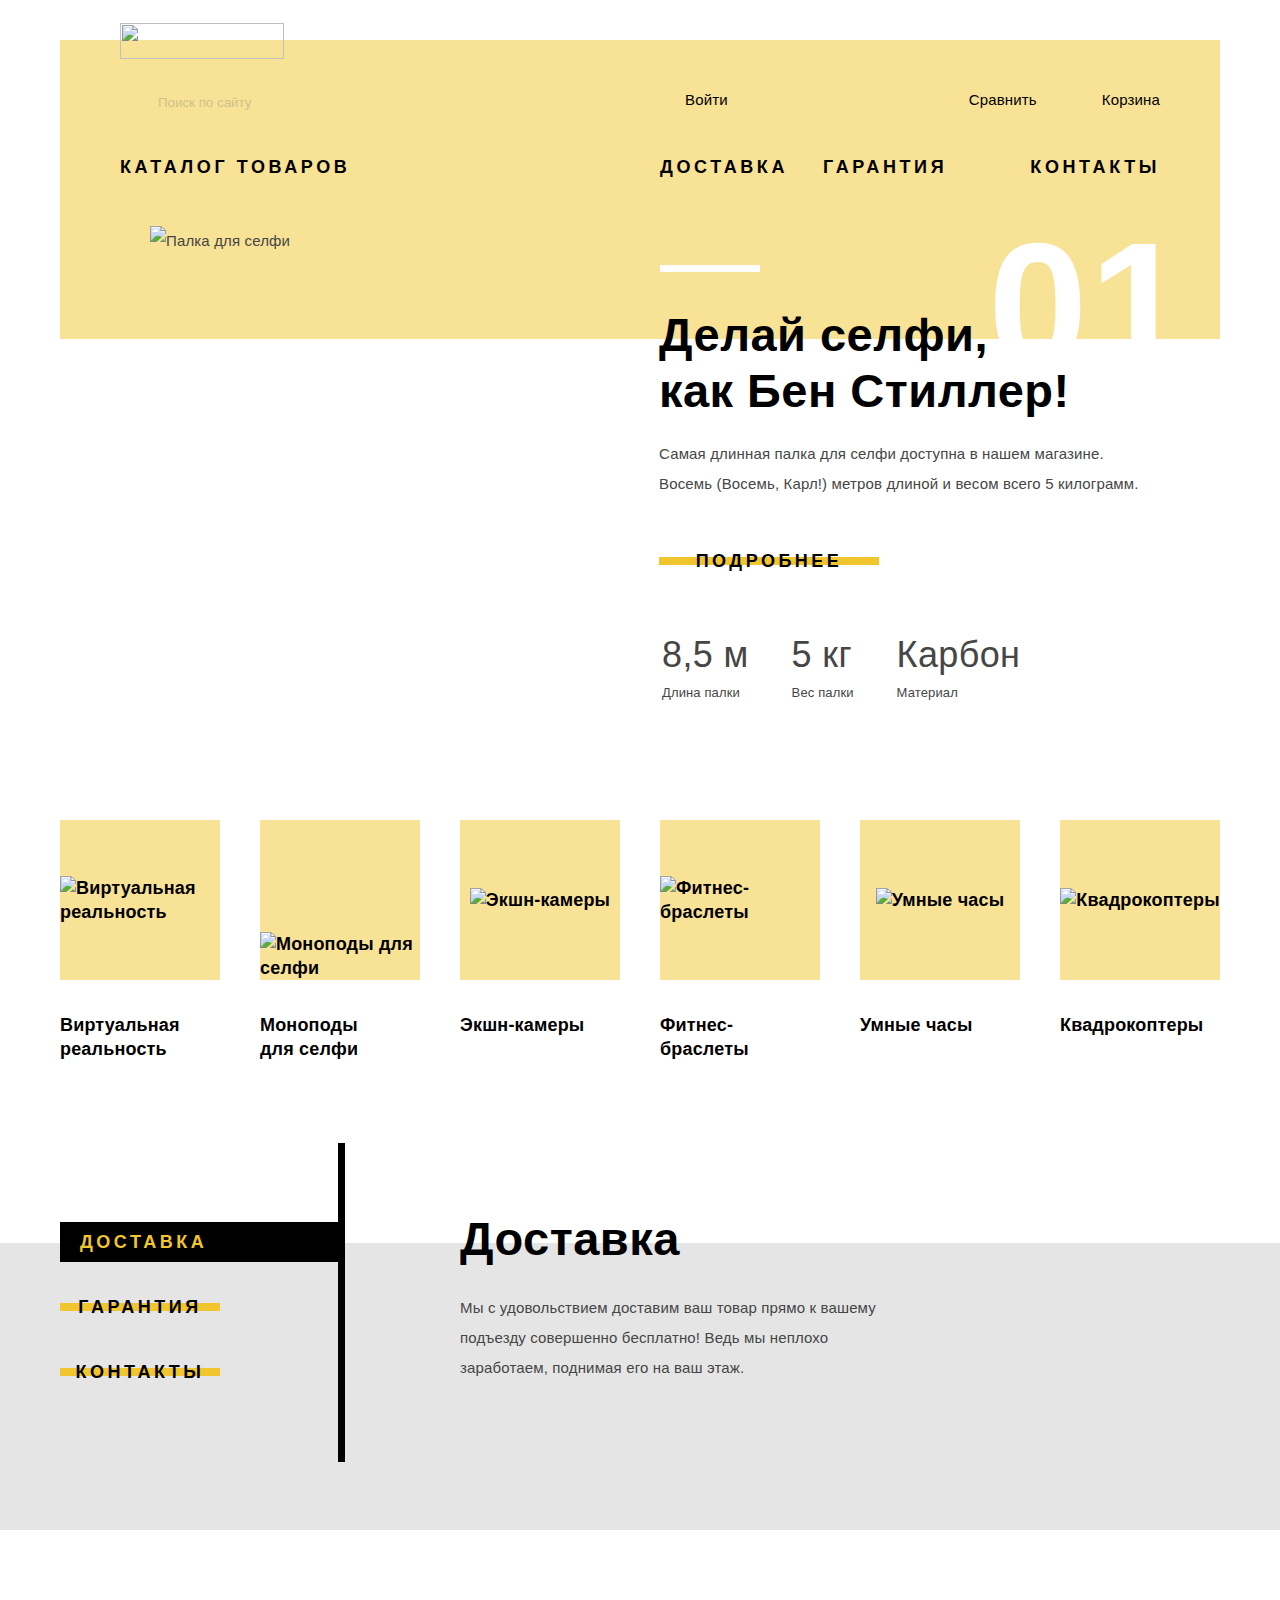
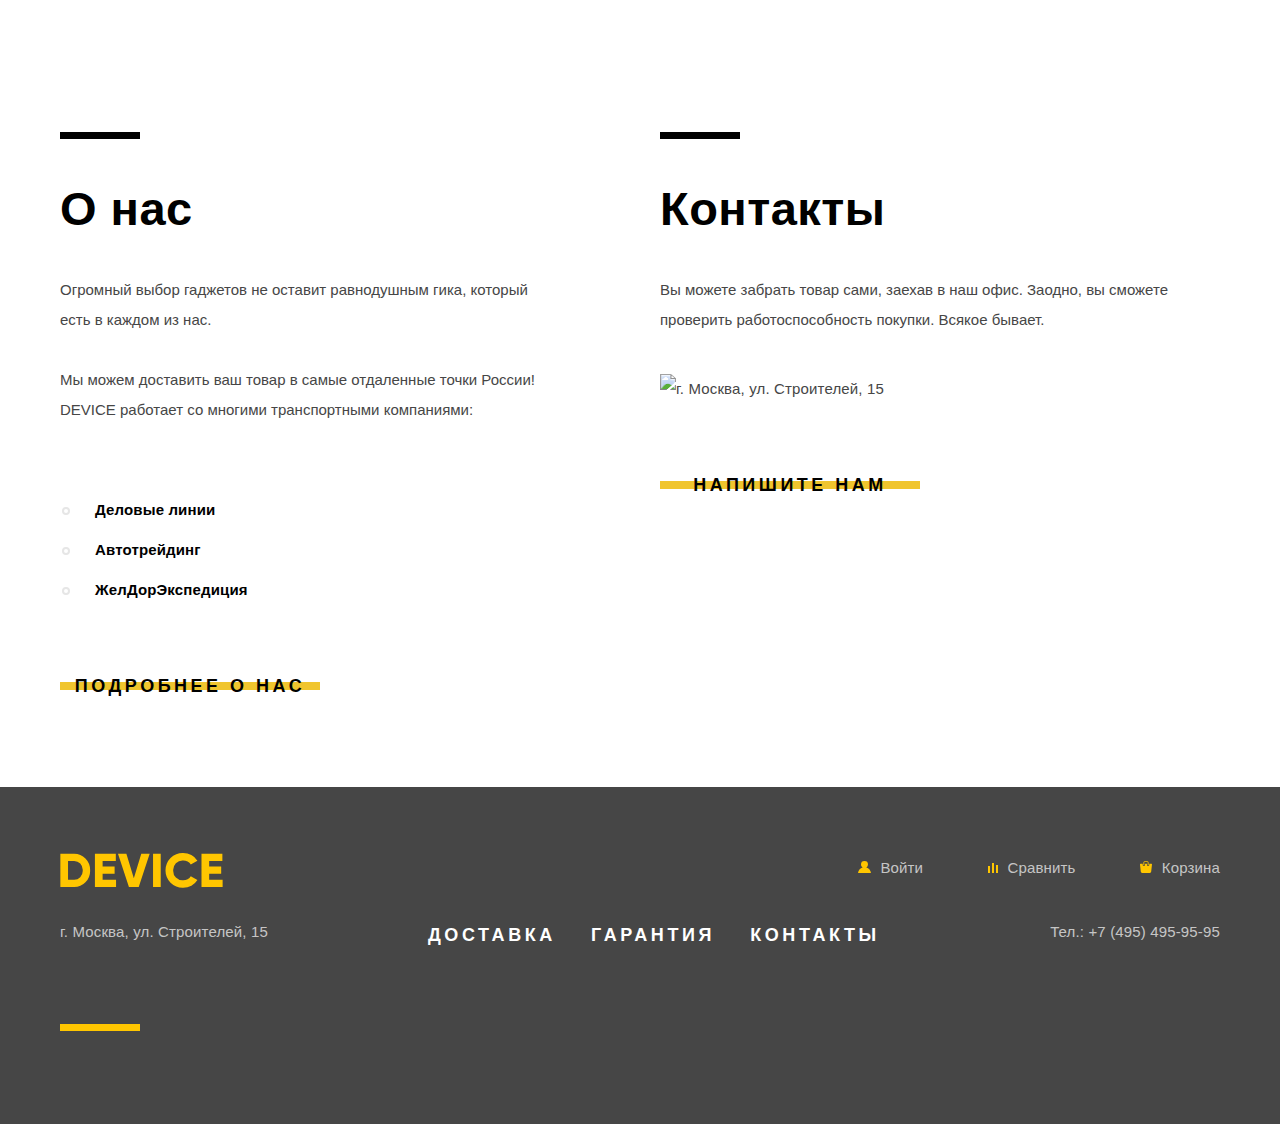
==== index.html @ c59d7c66 "Fixed map popup shadow" ====
<!DOCTYPE html>
<html lang="ru">
  <head>
    <meta charset="utf-8" />
    <title>HTML Academy: Девайс</title>
    <link rel="stylesheet" type="text/css" href="css/normalize.css" />
    <link rel="stylesheet" type="text/css" href="css/style.css" />
  </head>
  <body>
    <header class="main-header">
      <nav class="main-navigation">
        <a class="main-header-logo">
          <img src="img/icons/logo-device.svg" width="164" height="36" />
        </a>

        <div class="header-row-top">
          <div class="main-navigation-search-container">
            <form
              class="main-navigation-search"
              action="https://echo.htmlacademy.ru"
              method="GET"
            >
              <input type="search" name="search" placeholder="Поиск по сайту" />
              <button type="submit" class="navigation-search-button">
                Найти
              </button>
            </form>
          </div>

          <div class="navigation-wrapper">
            <ul class="user-navigation">
              <li><a class="login-link" href="login.html">Войти</a></li>
            </ul>

            <ul class="main-navigation-links">
              <li>
                <a class="main-navigation-link compare-link" href="compare.html"
                  >Сравнить</a
                >
              </li>
              <li>
                <a class="main-navigation-link cart-link" href="cart.html"
                  >Корзина</a
                >
              </li>
            </ul>
          </div>
        </div>

        <div class="header-row-bottom">
          <div class="catalog-link-container">
            <a class="catalog-link" href="catalog.html">
              Каталог товаров
            </a>
            <!-- Выпадающий список категорий -->
            <div class="category-dropdown">
              <div class="category-dropdown-inner">
                <ul class="category-dropdown-column">
                  <li><a href="vr.html">Виртуальная реальность</a></li>
                  <li><a href="monopod.html">Моноподы для селфи</a></li>
                  <li><a href="cameras.html">Экшн-камеры</a></li>
                </ul>
                <ul class="category-dropdown-column">
                  <li><a href="fintess.html">Фитнес-браслеты</a></li>
                  <li><a href="watch.html">Умные часы</a></li>
                </ul>
                <ul class="category-dropdown-column">
                  <li><a href="quadrocopter.html">Квадрокоптеры</a></li>
                </ul>
              </div>
            </div>
          </div>

          <ul class="service-info">
            <li><a href="#">Доставка</a></li>
            <li><a href="#">Гарантия</a></li>
            <li><a href="#">Контакты</a></li>
          </ul>
        </div>
      </nav>
    </header>
    <main>
      <h1 class="visually-hidden">Интернет-магазин "Device"</h1>
      <input
        class="visually-hidden"
        type="radio"
        id="product-1"
        name="toggle"
        checked
      />
      <input
        class="visually-hidden"
        type="radio"
        id="product-2"
        name="toggle"
      />
      <input
        class="visually-hidden"
        type="radio"
        id="product-3"
        name="toggle"
      />
      <section class="promo container">
        <div class="slider-controls">
          <label for="product-1">Первый</label>
          <label for="product-2">Второй</label>
          <label for="product-3">Третий</label>
        </div>
        <ul class="promo-slider-list">
          <!-- ПЕРВЫЙ СЛАЙД -->
          <li
            class="promo-slide promo-slide-current promo-slide-selfie"
            id="slide-1"
          >
            <h2 class="visually-hidden">Палка для селфи</h2>
            <img
              class="promo-photo"
              src="img/index/promo-1.png"
              alt="Палка для селфи"
              width="384"
              height="486"
            />
            <div class="promo-details">
              <p class="promo-header">
                Делай селфи,<br />
                как Бен Стиллер!
              </p>
              <p class="promo-description">
                Самая длинная палка для селфи доступна в нашем магазине.
                <br />Восемь (Восемь, Карл!) метров длиной и весом всего 5
                килограмм.
              </p>

              <button type="button" class="button">Подробнее</button>
              <table class="promo-features">
                <tr>
                  <td>8,5 м</td>
                  <td>5 кг</td>
                  <td>Карбон</td>
                </tr>
                <tr>
                  <td>Длина палки</td>
                  <td>Вес палки</td>
                  <td>Материал</td>
                </tr>
              </table>
            </div>
          </li>

          <!-- ВТОРОЙ СЛАЙД -->
          <li class="promo-slide promo-slide-fitness" id="slide-2">
            <h2 class="visually-hidden">Фитнес-браслет</h2>
            <img
              class="promo-photo"
              src="img/index/promo-2.png"
              alt="Фитнес-браслет"
              width="345"
              height="485"
            />
            <div class="promo-details">
              <p class="promo-header">Худеем<br />правильно!</p>
              <p class="promo-description">
                Мотивирующие фитнес-браслеты помогут найти в себе силы <br />не
                пропускать занятия и соблюдать диету.
              </p>
              <button type="button" class="button">Подробнее</button>
              <table class="promo-features">
                <tr>
                  <td>48 часов</td>
                </tr>
                <tr>
                  <td>Без подзарядки</td>
                </tr>
              </table>
            </div>
          </li>

          <!-- ТРЕТИЙ СЛАЙД -->
          <li class="promo-slide promo-slide-quadrocopter" id="slide-3">
            <h2 class="visually-hidden">Квадрокоптер</h2>
            <img
              class="promo-photo"
              src="img/index/promo-3.png"
              alt="Квадрокоптер"
              width="526"
              height="334"
            />
            <div class="promo-details">
              <p class="promo-header">
                Порхает как бабочка,<br />
                жалит как пчела!
              </p>
              <p class="promo-description">
                Этот обычный, на первый взгляд, квадрокоптер оснащен <br />
                мощным лазером, замаскированным под стандартную камеру.
              </p>
              <button type="button" class="button">Подробнее</button>
              <table class="promo-features">
                <tr>
                  <td>800 м</td>
                  <td>50 м</td>
                </tr>
                <tr>
                  <td>Дальность полета</td>
                  <td>Радиус поражения</td>
                </tr>
              </table>
            </div>
          </li>
        </ul>
      </section>

      <section class="categories">
        <div class="categories-inner container">
          <h2 class="visually-hidden">Категории товаров</h2>
          <ul class="categories-list">
            <li class="category-item">
              <a class="category-item-link" href="vr.html">
                <div class="category-icon-container">
                  <img
                    class="category-icon"
                    src="img/icons/popular-1.svg"
                    alt="Виртуальная реальность"
                  />
                </div>
                <span class="category-item-name">Виртуальная реальность</span>
              </a>
            </li>
            <li class="category-item">
              <a class="category-item-link" href="selfie.html">
                <div class="category-icon-container">
                  <img
                    class="category-icon"
                    src="img/icons/popular-2.svg"
                    alt="Моноподы для селфи"
                  />
                </div>
                <span class="category-item-name">Моноподы<br />для селфи</span>
              </a>
            </li>
            <li class="category-item">
              <a class="category-item-link" href="camera.html">
                <div class="category-icon-container">
                  <img
                    class="category-icon"
                    src="img/icons/popular-3.svg"
                    alt="Экшн-камеры"
                  />
                </div>
                <span class="category-item-name">Экшн-камеры</span>
              </a>
            </li>
            <li class="category-item">
              <a class="category-item-link" href="fitness.html">
                <div class="category-icon-container">
                  <img
                    class="category-icon"
                    src="img/icons/popular-4.svg"
                    alt="Фитнес-браслеты"
                  />
                </div>
                <span class="category-item-name">Фитнес-браслеты</span>
              </a>
            </li>
            <li class="category-item">
              <a class="category-item-link" href="watch.html">
                <div class="category-icon-container">
                  <img
                    class="category-icon"
                    src="img/icons/popular-5.svg"
                    alt="Умные часы"
                  />
                </div>
                <span class="category-item-name">Умные часы</span>
              </a>
            </li>
            <li class="category-item">
              <a class="category-item-link" href="camera.html">
                <div class="category-icon-container">
                  <img
                    class="category-icon"
                    src="img/icons/popular-6.svg"
                    alt="Квадрокоптеры"
                  />
                </div>
                <span class="category-item-name">Квадрокоптеры</span>
              </a>
            </li>
          </ul>
        </div>
      </section>

      <section class="info">
        <div class="info-inner container">
          <h2 class="visually-hidden">Как мы работаем</h2>
          <ul class="info-navigation">
            <li>
              <a
                class="info-navigation-item button info-navigation-current"
                href="#"
                >Доставка</a
              >
            </li>
            <li>
              <a class="info-navigation-item button" href="#">Гарантия</a>
            </li>
            <li>
              <a class="info-navigation-item button" href="#">Контакты</a>
            </li>
          </ul>

          <!-- Тут будет слайдер -->
          <div class="info-slide info-slide-current info-slide-delivery">
            <h3 class="info-section-name">Доставка</h3>
            <p class="info-details">
              Мы с удовольствием доставим ваш товар прямо к вашему подъезду
              совершенно бесплатно! Ведь мы неплохо заработаем, поднимая его на
              ваш этаж.
            </p>
          </div>

          <div class="info-slide info-slide-warranty">
            <h3 class="info-section-name">Гарантия</h3>
            <p class="info-details">
              Если из-за возгорания купленного у нас товара у вас сгорит дом —
              не переживайте, мы выдадим вам новый.  Товар, не дом, конечно же.
            </p>
          </div>

          <div class="info-slide info-slide-credit">
            <h3 class="info-section-name">Кредит</h3>
            <p class="info-details">
              Залезть в долговую яму стало проще! Кредитные консультанты
              подберут для вас наиболее выгодные  условия кредита. Выгодные для
              нашего банка, разумеется.
            </p>
          </div>
        </div>
      </section>

      <section class="brands">
        <div class="brands-inner container">
          <h2 class="visually-hidden">Бренды</h2>
          <ul class="brands-list">
            <li class="brand-item">
              <a class="brand-link brand-link-dji" href="#" aria-label="dji">
                <img
                  class="brand-icon"
                  src="img/index/brand-1-color.png"
                  alt="dji"
                  width="260"
                  height="100"
                />dji
              </a>
            </li>
            <li class="brand-item">
              <a
                class="brand-link brand-link-spgadgets"
                href="#"
                aria-label="SP Gadjets"
              >
                <img
                  class="brand-icon"
                  src="img/index/brand-2-color.png"
                  alt="SP Gadjets"
                  width="260"
                  height="100"
                />SP Gadjets
              </a>
            </li>
            <li class="brand-item">
              <a
                class="brand-link brand-link-gopro"
                href="#"
                aria-label="GoPro"
              >
                <img
                  class="brand-icon"
                  src="img/index/brand-3-color.png"
                  alt="GoPro"
                  width="260"
                  height="100"
                />GoPro
              </a>
            </li>
            <li class="brand-item">
              <a class="brand-link brand-link-vive" href="#" aria-label="Vive">
                <img
                  class="brand-icon"
                  src="img/index/brand-4-color.png"
                  alt="Vive"
                  width="260"
                  height="100"
                />Vive
              </a>
            </li>
          </ul>
        </div>
      </section>

      <div class="about-us-contacts-container container">
        <section class="about-us">
          <h2>О нас</h2>
          <p>
            Огромный выбор гаджетов не оставит равнодушным гика, который есть в
            каждом из нас.
          </p>
          <p>
            Мы можем доставить ваш товар в самые отдаленные точки России! DEVICE
            работает со многими транспортными компаниями:
          </p>
          <ul class="delivery-services">
            <li class="delivery-services-item">Деловые линии</li>
            <li class="delivery-services-item">Автотрейдинг</li>
            <li class="delivery-services-item">ЖелДорЭкспедиция</li>
          </ul>
          <a class="button map-button" href="#">Подробнее о нас</a>
        </section>

        <section class="contacts">
          <h2>Контакты</h2>
          <p>
            Вы можете забрать товар сами, заехав в наш офис. Заодно, вы сможете
            проверить работоспособность покупки. Всякое бывает.
          </p>
          <div class="contacts-map-container">
            <img
              class="contacts-map"
              src="img/index/map.png"
              alt="г. Москва, ул. Строителей, 15"
              width="560"
              height="222"
            />
          </div>
          <button type="button" class="contact-us-button button">
            Напишите нам
          </button>
        </section>
      </div>
    </main>

    <footer class="footer">
      <div class="footer-inner">
        <div class="footer-row-top">
          <a class="footer-logo">
            <svg
              class="footer-logo-image"
              xmlns="http://www.w3.org/2000/svg"
              viewBox="0 0 164 35"
            >
              <path
                d="m0.35 0.7v33.6h13.532a15.723 15.723 0 0 0 11.72-4.824 16.464 16.464 0 0 0 4.712-11.976 16.465 16.465 0 0 0-4.712-11.976 15.723 15.723 0 0 0-11.72-4.824zm7.733 26.208v-18.819h5.8a8.648 8.648 0 0 1 6.5 2.568 9.412 9.412 0 0 1 2.489 6.84 9.41 9.41 0 0 1-2.489 6.84 8.646 8.646 0 0 1-6.5 2.568h-5.8zm34.8-5.952h12.082v-7.3h-12.086v-5.567h13.291v-7.389h-21.024v33.6h21.265v-7.392h-13.532v-5.952zm36.343 13.344 11.019-33.6h-8.458l-7.491 24.72-7.491-24.72h-8.457l11.019 33.6zm14.4 0h7.733v-33.6h-7.733zm38.615-1.416a15.514 15.514 0 0 0 6.041-5.688l-6.67-3.84a7.488 7.488 0 0 1-3.165 3.024 9.874 9.874 0 0 1-4.664 1.1 9.594 9.594 0 0 1-7.177-2.736 9.907 9.907 0 0 1-2.682-7.248 9.908 9.908 0 0 1 2.682-7.248 9.594 9.594 0 0 1 7.177-2.736 9.914 9.914 0 0 1 4.64 1.08 7.6 7.6 0 0 1 3.189 3.048l6.67-3.84a15.881 15.881 0 0 0-6.09-5.688 17.419 17.419 0 0 0-8.409-2.088 17.12 17.12 0 0 0-17.592 17.472 17.12 17.12 0 0 0 17.589 17.476 17.519 17.519 0 0 0 8.458-2.088zm17.881-11.928h12.082v-7.3h-12.085v-5.567h13.29v-7.389h-21.022v33.6h21.264v-7.392h-13.532v-5.952z"
              />
            </svg>
          </a>
          <div class="footer-navigation">
            <ul class="user-navigation">
              <li>
                <a href="login.html">
                  <svg
                    xmlns="http://www.w3.org/2000/svg"
                    width="13"
                    height="12"
                    viewBox="0 0 13 12"
                  >
                    <path
                      d="M.032 12h12.937c-.163-2.643-2.074-4.837-4.671-5.543a3.47 3.47 0 0 0 1.687-2.972 3.485 3.485 0 0 0-6.97 0c0 1.264.68 2.361 1.688 2.972C2.106 7.163.194 9.357.032 12z"
                    />
                  </svg>
                  Войти
                </a>
              </li>
            </ul>
            <ul class="main-navigation-links">
              <li>
                <a
                  class="main-navigation-link compare-link"
                  href="compare.html"
                >
                  <svg
                    xmlns="http://www.w3.org/2000/svg"
                    width="10"
                    height="10"
                    viewBox="0 0 10 10"
                  >
                    <path d="M8 2h1.984v8H8zM0 3h1.984v7H0zM4 0h2v10H4z" />
                  </svg>
                  <span>Сравнить</span>
                </a>
              </li>
              <li>
                <a class="main-navigation-link cart-link" href="cart.html">
                  <svg
                    xmlns="http://www.w3.org/2000/svg"
                    width="12"
                    height="12"
                    viewBox="0 0 12 12"
                  >
                    <path
                      d="M11.864 3.017a.429.429 0 0 0-.327-.154H9.225V4.09c0 .563-.484 1.022-1.08 1.022-.594 0-1.078-.458-1.078-1.022V2.863H4.909V4.09c0 .563-.485 1.022-1.08 1.022-.595 0-1.078-.458-1.078-1.022V2.863H.438a.43.43 0 0 0-.327.154.472.472 0 0 0-.108.358l.776 7.134c.015.806.642 1.455 1.411 1.455h7.595c.77 0 1.396-.649 1.411-1.455l.776-7.134a.476.476 0 0 0-.108-.358z"
                    />
                    <path
                      d="M3.829 4.499c.239 0 .433-.184.433-.409V1.84c0-.632.672-1.022 1.295-1.022h1.079c.655 0 1.078.401 1.078 1.022v2.25c0 .225.194.409.431.409.239 0 .433-.184.433-.409V1.84C8.577.773 7.761 0 6.636 0H5.557c-1.19 0-2.159.826-2.159 1.84v2.25c0 .225.194.409.431.409z"
                    />
                  </svg>
                  <span>Корзина</span>
                </a>
              </li>
            </ul>
          </div>
        </div>

        <div class="footer-row-middle">
          <p class="footer-address">
            г. Москва, ул. Строителей, 15
          </p>
          <ul class="service-info">
            <li><a href="#">Доставка</a></li>
            <li><a href="#">Гарантия</a></li>
            <li><a href="#">Контакты</a></li>
          </ul>
          <p class="footer-phone">
            <a href="tel:8-495-495-9595">Тел.: +7 (495) 495-95-95</a>
          </p>
        </div>

        <div class="footer-row-bottom">
          <ul class="footer-social-links">
            <li>
              <a
                class="social social-fb"
                href="#"
                aria-label="Device на фейсбуке"
              >
                Фейсбук
              </a>
            </li>
            <li>
              <a
                class="social social-in"
                href="#"
                aria-label="Device в инстаграме"
              >
                Инстаграм
              </a>
            </li>
            <li>
              <a
                class="social social-tw"
                href="#"
                aria-label="Device в твиттере"
              >
                Твиттер
              </a>
            </li>
          </ul>
          <div class="footer-developer">
            <a
              class="developer-link"
              href="https://htmlacademy.ru/intensive/htmlcss"
              aria-label="Разработчик HTML Академия"
              >HTML Академия</a
            >
          </div>
        </div>
      </div>
    </footer>

    <!-- НАПИШИТЕ НАМ - ФОРМА -->
    <div class="contact-us-popup">
      <button type="button" class="popup-close" aria-label="Закрыть форму">
        Закрыть
      </button>
      <form
        class="contact-us-form"
        action="https://echo.htmlacademy.ru"
        method="GET"
      >
        <label>
          Ваше имя:
          <input type="text" name="name" placeholder="Имя Фамилия" />
        </label>

        <label>
          Ваш e-mail:
          <input type="email" name="email" placeholder="email@example.com" />
        </label>

        <label>
          Текст письма:
          <textarea rows="5" name="text">В свободной форме</textarea>
        </label>

        <button type="submit" class="button">Отправить</button>
      </form>
    </div>

    <!-- MAP POPUP -->
    <div class="map-popup">
      <img src="img/index/map-big.png" width="960" height="559" alt="г. Москва, ул. Строителей, 15"/>
      <button type="button" class="popup-close" aria-label="Закрыть карту">
        Закрыть
      </button>
    </div>

    <script>
      var contactUsLink = document.querySelector(".contact-us-button");
      var mapLink = document.querySelector(".map-button");

      var contactPopup = document.querySelector(".contact-us-popup");
      var mapPopup = document.querySelector(".map-popup");

      var closeForm = contactPopup.querySelector(".popup-close");
      var closeMap = mapPopup.querySelector(".popup-close");

      contactUsLink.addEventListener("click", function(evt) {
        evt.preventDefault();
        contactPopup.classList.add("popup-show");
      });

      mapLink.addEventListener("click", function(evt) {
        evt.preventDefault();
        mapPopup.classList.add("popup-show");
      });

      closeForm.addEventListener("click", function(evt) {
        evt.preventDefault();
        contactPopup.classList.remove("popup-show");
      });

      closeMap.addEventListener("click", function(evt) {
        evt.preventDefault();
        mapPopup.classList.remove("popup-show");
      });
    </script>
  </body>
</html>
---- css/style.css ----
@font-face {
  font-family: Gilroy;
  src: url(../fonts/Gilroy-ExtraBold.otf);
  font-weight: 800;
}

@font-face {
  font-family: Gilroy-Light;
  src: url(../fonts/Gilroy-Light.otf);
  font-weight: 300;
}

@font-face {
  font-family: OpenSans-Light;
  src: url(../fonts/OpenSans-Light.ttf);
  font-weight: 300;
}

@font-face {
  font-family: OpenSans;
  src: url(../fonts/opensans.woff2);
  font-weight: 400;
}

/* GLOBAL STYLES */
body {
  margin: 0;
  padding: 0;

  font-family: OpenSans-Light, Arial, sans-serif;
  font-weight: 300;
  font-size: 15px;
  letter-spacing: 0.15px;
  line-height: 30px;
  color: #464646;
}

.container {
  width: 1160px;
  margin: 0 auto;
  padding: 0;
}

.visually-hidden {
  position: absolute;

  width: 1px;
  height: 1px;
  margin: -1px;
  border: 0;
  padding: 0;

  clip: rect(0 0 0 0);
  overflow: hidden;
}

.button {
  position: relative;
  z-index: 10;
  width: 200px;
  height: 40px;
  border: none;

  display: flex;
  align-items: center;
  justify-content: center;

  font-family: Gilroy, Geneva, sans-serif;
  font-weight: 800;
  font-size: 18px;
  letter-spacing: 3.5px;
  line-height: 24px;
  text-transform: uppercase;
  color: #000000;

  /* background-color: transparent; */
  background: linear-gradient(
    transparent,
    transparent 16px,
    #f0c52e 16px,
    #f0c52e 24px,
    transparent 24px,
    transparent 40px
  );
  transition: all 0.2s;
  cursor: pointer;
}

.button:hover,
.button:focus,
.button:active {
  background-color: #f0c52e;
}

.button:active {
  color: rgba(0, 0, 0, 0.3);
}

/* HEADER */
.main-header {
  position: relative;
  box-sizing: border-box;
  width: 1160px;
  min-height: 226px;
  margin: 0 auto;
  padding-top: 23px;

  background: linear-gradient(#ffffff, #ffffff 40px, #f7e296 40px, #f7e296);
}

.main-header-logo {
  display: inline-block;
  width: 164px;
  height: 36px;
}

.main-header-logo[href]:hover,
.main-header-logo[href]:focus {
  opacity: 0.6;
}

.main-header-logo[href]:active {
  opacity: 0.3;
}

.main-navigation {
  padding-left: 60px;
  padding-right: 60px;
}

.header-row-top,
.header-row-bottom {
  display: flex;
  align-items: flex-start;
}

.header-row-top {
  margin-top: 16px;
  margin-bottom: 21px;
}

/* Search */
.main-navigation-search-container {
  position: relative;
  width: 440px;
  margin-right: auto;
  padding-left: 36px;

  display: flex;
  align-items: center;
  justify-content: flex-start;
}

.main-navigation-search-container::before {
  content: "";
  position: absolute;
  bottom: 22px;
  left: 0;

  width: 16px;
  height: 16px;
  background-image: url("../img/icons/search.svg");
  background-repeat: no-repeat;
}

.main-navigation-search {
  min-height: 49px;
  display: flex;
  align-items: flex-end;
}

.main-navigation-search input[type="search"] {
  box-sizing: border-box;
  height: 49px;
  padding-bottom: 14px;
  border: none;
  border-bottom: 2px solid transparent;

  background-color: #f7e296;
  opacity: 0.3;
}

.main-navigation-search input[type="search"]:hover {
  opacity: 0.6;
}

.main-navigation-search input[type="search"]:focus {
  border-bottom: 2px solid #000000;
  outline: none;
  opacity: 1;
}

.navigation-search-button {
  display: none;
  box-sizing: border-box;
  width: 84px;
  height: 49px;

  color: #000000;
  background-color: #f7e296;
  border: 2px solid #000000;
}

.main-navigation-search input[type="search"]:focus + .navigation-search-button {
  display: block;
  margin: 0;
  padding: 0;
}

.navigation-search-button:hover,
.navigation-search-button:focus {
  width: 84px;
  color: #ffffff;
  background-color: #000000;
  border: none;
}

.navigation-search-button:active {
  width: 84px;
  border: none;
  color: rgba(256, 256, 256, 0.3);
  background-color: #000000;
}

/* navigation-wrapper */
.navigation-wrapper {
  width: 500px;
  display: flex;
  align-items: center;
}

/* User auth */
.user-navigation {
  position: relative;
  padding: 0;
  padding-left: 25px;
  margin: 0;
  margin-right: auto;
  display: flex;
  list-style: none;
}

.profile-link {
  margin-right: 20px;
}

.logout-link {
  opacity: 0.3;
}

.main-navigation-links {
  padding: 0;
  margin: 0;
  display: flex;
  list-style: none;
}

.main-navigation-link {
  position: relative;
  margin-left: 65px;
  display: inline-block;
}

.compare-link::before {
  content: "";
  position: absolute;
  top: 10px;
  left: -20px;

  width: 10px;
  height: 10px;
  background-image: url("../img/icons/compare.svg");
  background-repeat: no-repeat;
}

.cart-link::before {
  content: "";
  position: absolute;
  top: 9px;
  left: -20px;

  width: 12px;
  height: 12px;
  background-image: url("../img/icons/cart.svg");
  background-repeat: no-repeat;
}

/* user icon */
.user-navigation a:first-child::before {
  content: "";
  position: absolute;
  top: 10px;
  left: 0px;

  width: 13px;
  height: 12px;
  background-image: url("../img/icons/user.svg");
  background-repeat: no-repeat;
}

.main-navigation-link,
.user-navigation a {
  text-decoration: none;
  line-height: 30px;
  color: #000000;
}

.main-navigation-link:hover,
.main-navigation-link:focus,
.user-navigation a:hover,
.user-navigation a:focus {
  color: rgba(0, 0, 0, 0.6);
}

.main-navigation-link:active,
.user-navigation a:active {
  color: rgba(0, 0, 0, 0.3);
}

.main-navigation-link:hover::before,
.main-navigation-link:focus::before,
.user-navigation a:hover::before,
.user-navigation a:focus::before {
  opacity: 0.6;
}

.main-navigation-link:active::before,
.user-navigation a:active::before {
  opacity: 0.3;
}

/* Header bottom row */

.catalog-link-container {
  position: relative;
  width: 250px;
  min-height: 56px;
  margin-right: auto;
}

.catalog-link {
  display: block;
}

.catalog-link span {
  position: relative;
}

.catalog-link::after {
  content: "";
  position: absolute;
  top: 4px;
  right: 3px;

  width: 16px;
  height: 16px;
  background-image: url("../img/icons/plus.svg");
  background-repeat: no-repeat;
}

/* Category dropdown */
.category-dropdown {
  display: none;
  z-index: 15;
  position: absolute;
  left: -60px;
  top: 35px;

  box-sizing: border-box;
  width: 1160px;
  min-height: 150px;
  padding-left: 60px;
  padding-bottom: 30px;

  background-color: #f7e296;
  transition: all 0.2s;
}

.catalog-link-container:hover .category-dropdown,
.catalog-link-container:focus .category-dropdown {
  display: block;
}

.category-dropdown-inner {
  width: 660px;
  display: flex;
  justify-content: space-between;
}

.category-dropdown-column {
  width: 220px;
  padding: 0;
  margin: 0;
  list-style: none;
}

.category-dropdown a {
  font-size: 15px;
  letter-spacing: 0.15px;
  line-height: 36px;
  text-decoration: none;
  color: #000000;
}

.category-dropdown a:hover,
.category-dropdown a:focus {
  color: rgba(0, 0, 0, 0.6);
}

.category-dropdown a:active {
  color: rgba(0, 0, 0, 0.3);
}

/* Info links */
.service-info {
  list-style: none;
  padding: 0;
  margin: 0;
  display: flex;
  align-items: center;
  width: 500px;
}

.main-header .service-info li:nth-of-type(1) {
  margin-right: 35px;
}

.main-header .service-info li:nth-last-of-type(1) {
  margin-left: auto;
}

.service-info a,
.catalog-link {
  display: inline-block;
  vertical-align: top;
  font-family: Gilroy, Geneva, sans-serif;
  font-weight: 800;
  font-size: 18px;
  color: #000000;
  letter-spacing: 3.6px;
  line-height: 24px;
  text-decoration: none;
  text-transform: uppercase;
}

.service-info a:hover,
.service-info a:focus,
.catalog-link[href]:hover,
.catalog-link[href]:focus {
  color: rgba(0, 0, 0, 0.6);
}

/* INDEX PAGE */
/* Promo section */
.promo {
  position: relative;
  margin-bottom: 108px;
  background: linear-gradient(#f7e296, #f7e296 113px, #ffffff 113px, #ffffff);
}

.promo-slide {
  display: none;
  position: relative;
  min-height: 486px;
}

/* decoration */
.promo-slide::before {
  content: "";
  position: absolute;
  top: 39px;
  left: 600px;

  width: 100px;
  height: 7px;
  background-color: #ffffff;
}

.promo-slide::after {
  content: "01";
  z-index: 1;
  position: absolute;
  top: -10px;
  left: 928px;

  width: 166px;
  height: 113px;

  font-family: Gilroy, Geneva, sans-serif;
  font-weight: 800;
  font-size: 179px;
  line-height: 179px;
  letter-spacing: 1.79px;
  color: #ffffff;
}

.promo-slide:nth-of-type(1)::after {
  content: "01";
}

.promo-slide:nth-of-type(2)::after {
  content: "02";
}

.promo-slide:nth-of-type(3)::after {
  content: "03";
}

.promo-slider-list {
  padding: 0;
  margin: 0;
  list-style: none;
}

.slider-controls {
  z-index: 20;
  position: absolute;
  top: 330px;
  right: 20px;

  font-size: 0;
}

.slider-controls label {
  display: inline-block;
  box-sizing: border-box;
  width: 23px;
  height: 23px;
  margin-right: 21px;
  vertical-align: top;

  background-image: url("../img/icons/slider-button-empty.svg");
  background-repeat: no-repeat;
  background-position: 0 0;
  background-size: 12px 12px;
  cursor: pointer;
}

#product-1:checked ~ .promo #slide-1,
#product-2:checked ~ .promo #slide-2,
#product-3:checked ~ .promo #slide-3 {
  display: flex;
  /* justify-content: space-around; */
}

#product-1:checked ~ .promo label[for="product-1"],
#product-2:checked ~ .promo label[for="product-2"],
#product-3:checked ~ .promo label[for="product-3"] {
  background-image: url("../img/icons/slider-button.svg");
  background-repeat: no-repeat;
  background-position: 0 0;
  background-size: 12px 12px;
}

.promo-slide-selfie img {
  margin-left: 90px;
  margin-right: 125px;
}

.promo-slide-fitness img {
  margin-left: 103px;
  margin-right: 138px;
}

.promo-slide-quadrocopter img {
  margin-left: 60px;
  margin-right: 42px;
}

.promo-details {
  width: 502px;
  padding-top: 34px;
}

.promo-header {
  z-index: 10;
  position: relative;

  margin-bottom: 20px;

  font-family: Gilroy, Geneva, sans-serif;
  font-weight: 800;
  font-size: 47px;
  letter-spacing: 0.47px;
  line-height: 56px;
  color: #000000;
}

.promo-description {
  margin-bottom: 42px;
  font-size: 15px;
}

.promo-slide .button {
  width: 220px;
}

.promo-features {
  margin-top: 47px;
}

.promo-features td {
  padding-right: 40px;
}

.promo-features tr:nth-of-type(1) td {
  font-family: Gilroy-Light, Geneva, sans-serif;
  font-weight: 300;
  font-size: 36px;
  line-height: 48px;
  letter-spacing: 0.36px;
}

.promo-features tr:nth-of-type(2) td {
  font-family: OpenSans-Light, Arial, sans-serif;
  font-weight: 300;
  font-size: 13px;
  line-height: 20px;
  letter-spacing: 0.13px;
}

/* Categories section */
.categories-inner {
  margin-bottom: 116px;
}

.categories-list {
  padding: 0;
  display: flex;
  justify-content: space-between;
  list-style: none;
}

.category-item-link {
  display: block;
  width: 160px;
  font-family: Gilroy, Geneva, sans-serif;
  font-weight: 800;
  color: #000000;
  font-size: 18px;
  line-height: 24px;
  letter-spacing: 0.18px;
  text-align: left;
  text-decoration: none;
}

.category-icon-container {
  width: 160px;
  height: 160px;
  display: flex;
  align-items: center;
  justify-content: center;
  background-color: rgba(240, 197, 46, 0.5);
}

.category-item:nth-of-type(2) .category-icon-container {
  align-items: flex-end;
}

.category-item-link:hover .category-icon-container,
.category-item-link:focus .category-icon-container {
  background-color: #f0c52e;
}

.category-item-link:active .category-icon-container {
  background-color: #f0c52e;
}

.category-item-link:active .category-item-name {
  color: rgba(0, 0, 0, 0.3);
}

.category-item-link:active .category-icon {
  filter: opacity(0.5);
}

.category-item-name {
  margin-top: 33px;
  display: inline-block;
}

/* Info section */
.info {
  z-index: 0;
  position: relative;
  min-height: 353px;
  margin-bottom: 94px;

  background: linear-gradient(
    #ffffff,
    #ffffff 66px,
    #e5e5e5 66px,
    #e5e5e5 100%
  );
}

.info-slide {
  display: none;
  width: 700px;
  margin-left: 120px;
}

.info-details {
  width: 430px;
}

.info-slide-current {
  display: flex;
  flex-direction: column;
}

.info-inner {
  display: flex;
}

.info-slide-delivery {
  background-image: url("../img/icons/delivery.svg");
  background-repeat: no-repeat;
  background-position: 559px 49px;
}

.info-slide-credit {
  background-image: url("../img/icons/credit.svg");
  background-repeat: no-repeat;
  background-position: 559px 49px;
}

.info-slide-warranty {
  background-image: url("../img/icons/warranty.svg");
  background-repeat: no-repeat;
  background-position: 559px 49px;
}

.info-navigation {
  position: relative;
  width: 280px;
  min-height: 170px;
  padding: 0;
  padding-top: 30px;

  display: flex;
  justify-content: space-between;
  flex-direction: column;
  list-style: none;
}

.info-navigation li {
  vertical-align: bottom;
}

.info-navigation::before {
  content: "";
  position: absolute;
  top: -49px;
  left: 278px;
  width: 7px;
  height: 319px;
  background-color: #000000;
}

.info-navigation-item {
  z-index: 2;
  position: relative;
  box-sizing: border-box;
  width: 160px;

  font-family: Gilroy, Geneva, sans-serif;
  font-weight: 800;
  font-size: 18px;
  letter-spacing: 3.5px;
  line-height: 24px;
  color: #000000;
  text-transform: uppercase;
  text-decoration: none;
}

.info-navigation-current:hover,
.info-navigation-current:focus {
  background-color: #000000;
}

.info-navigation-item:active,
.info-navigation-current {
  width: 278px;
  min-height: 40px;
  padding-left: 20px;
  display: flex;
  justify-content: flex-start;
  background: none;
  background-color: #000000;
  color: #f0c52e;
}

.info-navigation-current::before {
  display: none;
}

.info-navigation-current:hover::before,
.info-navigation-current:focus::before {
  display: none;
}

.info-section-name {
  display: inline-block;
  margin-bottom: 24px;
  font-family: Gilroy, Geneva, sans-serif;
  font-weight: 800;
  font-size: 47px;
  letter-spacing: 0.47px;
  color: #000000;
}

/* Brands section */
.brands {
  margin-bottom: 88px;
}

.brands-list {
  margin: 0;
  padding: 0;
  display: flex;
  justify-content: space-around;
  list-style: none;
}

.brand-link {
  display: block;
  font-size: 0;
  background-repeat: no-repeat;
  transition: all 0.2s;
}

.brand-link-dji {
  background-image: url("../img/index/brand-1.png");
}

.brand-link-spgadgets {
  background-image: url("../img/index/brand-2.png");
}

.brand-link-gopro {
  background-image: url("../img/index/brand-3.png");
}

.brand-link-vive {
  background-image: url("../img/index/brand-4.png");
}

.brand-icon {
  opacity: 0;
}

.brand-link:hover .brand-icon,
.brand-link:focus .brand-icon,
.brand-link:active .brand-icon {
  opacity: 1;
}

/* About us section */
.about-us,
.contacts {
  position: relative;
}

.about-us::before,
.contacts::before {
  content: "";
  position: absolute;
  left: 0;
  top: -10px;
  width: 80px;
  height: 7px;
  background-color: #000000;
}

.about-us h2,
.contacts h2 {
  display: inline-block;
  margin-bottom: 23px;
  font-family: Gilroy, Geneva, sans-serif;
  font-weight: 800;
  font-size: 47px;
  letter-spacing: 0.47px;
  line-height: 56px;
  color: #000000;
}

.about-us p,
.contacts p {
  letter-spacing: 0;
}

.about-us {
  width: 480px;
  display: flex;
  flex-direction: column;
}

.contacts {
  width: 560px;
  display: flex;
  flex-direction: column;
}

.about-us a {
  text-decoration: none;
}

.delivery-services {
  padding: 0;
  margin: 0;
  margin-bottom: 51px;
  margin-top: 55px;
  font-weight: bold;
  color: #000000;
  list-style: none;
}

.delivery-services-item {
  position: relative;
  display: block;
  padding-left: 35px;
  margin-bottom: 10px;
}

.delivery-services-item::before {
  content: "";
  position: absolute;
  top: 12px;
  left: 2px;
  box-sizing: border-box;
  width: 8px;
  height: 8px;
  border: 2px solid #e6e6e6;
  border-radius: 50%;
}

.about-us-contacts-container {
  margin-bottom: 81px;
  display: flex;
  justify-content: space-between;
}

.contacts-map-container {
  margin-top: 24px;
  margin-bottom: 61px;
}

.about-us-contacts-container .button {
  width: 260px;
}

/* CATALOG PAGE */
.catalog-header-container {
  box-sizing: border-box;
  width: 1160px;
  margin: 0 auto;
  padding: 0;
  padding-left: 60px;
  padding-top: 36px;
  margin-bottom: 47px;
}

.page-header {
  display: block;
  padding: 0;
  margin: 0;
  margin-bottom: 25px;
}

/* Breadcrumbs */
.breadcrumbs {
  padding: 0;
  display: flex;
  color: rgba(0, 0, 0, 0.3);
  font-size: 14px;
  letter-spacing: 0.14px;
  line-height: 24px;
  list-style: none;
}

.breadcrumbs-link {
  position: relative;
  margin-right: 40px;
  display: inline-block;
  color: rgba(0, 0, 0, 0.3);
  text-decoration: none;
}

.breadcrumbs-link:not(.breadcrumbs-current)::after {
  content: "";
  position: absolute;
  bottom: 8px;
  right: -18px;
  width: 4px;
  height: 7px;
  background-image: url("../img/icons/nav-arrow.svg");
  background-position: 50% 50%;
  background-repeat: no-repeat;
}

.breadcrumbs-link:hover,
.breadcrumbs-link:focus {
  color: rgba(0, 0, 0, 0.6);
}

.breadcrumbs-link:active {
  color: rgba(0, 0, 0, 0.3);
}

.page-header {
  font-size: 47px;
  font-family: Gilroy, Geneva, sans-serif;
  font-weight: 800;
  color: #000000;
  line-height: 48px;
  letter-spacing: 0.47px;
}

.catalog-container {
  display: flex;
  justify-content: space-between;
}

/* Filters */
.filters h2,
.sorting h2 {
  font-family: Gilroy, Geneva, sans-serif;
  font-weight: 800;
  font-size: 16px;
  color: #000000;
  letter-spacing: 3.5px;
  line-height: 24px;
  text-transform: uppercase;
}

.filters {
  padding: 0;
  flex-grow: 1;
  background-color: #ebebeb;
}

.filters-inner {
  box-sizing: border-box;
  width: 327px;
  margin: 0;
  margin-left: auto;
  padding-left: 60px;
  padding-right: 67px;
  padding-top: 78px;
}

.filters-header-container {
  margin-left: auto;
  width: 100%;
  height: 70px;
  display: flex;
  align-items: center;
  background-color: #d9d9d9;
}

.filter-item {
  position: relative;
  margin: 0;
  padding: 0;
  margin-bottom: 42px;
  border: none;
}

.filter-item::before {
  content: "";
  position: absolute;
  top: -10px;
  left: 0;
  width: 201px;
  height: 2px;
  background-color: #000000;
}

.filters-header {
  width: 270px;
  padding: 0;
  padding-left: 60px;
  margin: 0;
  margin-left: auto;
}

.filter-name {
  display: inline-block;
  margin-bottom: 16px;
  font-family: Gilroy, Geneva, sans-serif;
  font-weight: 800;
  font-size: 18px;
  color: #000000;
  letter-spacing: 0.18px;
  line-height: 24px;
}

/* Price range */
.range-controls {
  position: relative;
  padding-top: 20px;
  padding-bottom: 10px;
}

.range-controls .scale {
  height: 2px;
  background: #dbdbdb;
}

.range-controls .bar {
  width: 60%;
  height: 2px;

  background: #91c92f;
}

.range-controls .toggle {
  position: absolute;
  top: 10px;
  left: 0;

  display: block;
  width: 4px;
  height: 4px;
  padding: 0;

  border: 8px solid #ffffff;
  border-radius: 50%;
  box-shadow: 0 2px 1px 0 #cfcfcf;
  background-color: #acacad;
  cursor: pointer;
}

.range-controls .toggle-min {
  left: 0px;
}

.range-controls .toggle-max {
  left: 110px;
}

.price-label {
  display: inline-block;
  font-family: Gilroy-Light, Geneva, sans-serif;
  font-weight: 300;
  font-size: 14px;
  color: #464646;
  line-height: 24px;
  opacity: 0.2;
}

.price-label-input {
  display: inline-block;
  width: 60px;

  background: none;
  border: none;
  outline: none;
}

/* Other filters */

.checkbox-label,
.radio-label {
  position: relative;
  display: inline-block;
  margin-left: 36px;

  font-family: OpenSans-Light;
  font-size: 14px;
  color: #000000;
  letter-spacing: 0.14px;
  line-height: 40px;
  cursor: pointer;
}

.checkbox-label::before {
  content: "";
  position: absolute;
  left: -40px;
  top: 8px;
  box-sizing: border-box;
  width: 27px;
  height: 23px;
  background-image: url("../img/icons/checkbox-off.svg");
  background-repeat: no-repeat;
}

.checkbox-label:hover,
.checkbox-label:focus {
  opacity: 0.6;
}

.checkbox-label:hover::before,
.checkbox-label:focus::before {
  opacity: 0.6;
}

input[type="checkbox"]:checked + .checkbox-label::before {
  background-image: url("../img/icons/checkbox-on.svg");
}

.radio-label::before {
  content: "";
  position: absolute;
  left: -40px;
  top: 7px;
  box-sizing: border-box;
  width: 25px;
  height: 25px;
  background-image: url("../img/icons/radio-off.svg");
  background-repeat: no-repeat;
}

.radio-label:hover,
.radio-label:focus {
  opacity: 0.6;
}

.radio-label:hover::before,
.radio-label:focus::before {
  opacity: 0.6;
}

input[type="radio"]:checked + .radio-label::before {
  background-image: url("../img/icons/radio-on.svg");
}

input[disabled] + .radio-label,
input[disabled] + .checkbox-label {
  opacity: 0.25;
}

input[disabled] + .radio-label::before,
input[disabled] + .checkbox-label::before {
  opacity: 0.25;
}

.filter-color {
  display: flex;
  flex-direction: column;
}

.filter-bluetooth {
  display: flex;
  flex-direction: column;
}

.catalog-wrapper {
  padding-bottom: 60px;
  margin-right: auto;
  display: flex;
  flex-direction: column;
  flex-grow: 1;
}

/* Sorting */
.sorting {
  background-color: #ebebeb;
  min-height: 70px;
}

.sorting-inner {
  width: 756px;
  min-height: 70px;
  margin-left: 73px;
  display: flex;
  align-items: center;
}

.sorting-param-list,
.sorting-order-list {
  padding: 0;
  display: flex;
  list-style: none;
}

.sorting-param-list {
  margin-left: 55px;
}

.sorting-param {
  margin-right: 25px;
  text-decoration: none;
  color: inherit;
  opacity: 0.3;
}

.sorting-param:hover,
.sorting-param:focus {
  opacity: 0.6;
}

.sorting-param:active,
.sorting-param-selected {
  opacity: 1;
}

.sorting-order-list {
  width: 31px;
  margin-left: auto;
  display: flex;
  align-items: center;
  justify-content: space-between;
}

.sorting-order-item {
  position: relative;
  text-decoration: none;
}

.sorting-order-asc::before {
  content: "";
  position: absolute;
  width: 11px;
  height: 10px;
  top: 0;
  right: 0;
  background-image: url("../img/icons/icon-up-dir.svg");
  background-repeat: no-repeat;
  background-position: 50% 50%;
}

.sorting-order-desc::before {
  content: "";
  position: absolute;
  top: 0;
  right: 0;
  width: 11px;
  height: 10px;

  background-image: url("../img/icons/icon-down-dir.svg");
  background-repeat: no-repeat;
  background-position: 50% 50%;
}

.sorting-order-item::before {
  opacity: 0.3;
}

.sorting-order-item:hover::before,
.sorting-order-item:focus::before {
  opacity: 0.6;
}

.sorting-order-item:active::before,
.sorting-order-item-selected::before {
  opacity: 1;
}

/* Catalog items */
.catalog {
  margin-left: 70px;
  display: flex;
  flex-direction: column;
}

.catalog-list {
  width: 760px;
  margin-top: 70px;
  display: flex;
  flex-wrap: wrap;
  justify-content: space-between;
}

.catalog-item {
  position: relative;
  width: 360px;

  margin-bottom: 46px;
}

.catalog-item-actions {
  z-index: -10;
  position: absolute;
  width: 360px;
  height: 380px;
  display: flex;
  flex-direction: column;
  justify-content: center;
  align-items: center;
}

.catalog-item:hover .catalog-item-actions,
.catalog-item:focus .catalog-item-actions {
  z-index: 10;
}

.catalog-item:hover .catalog-image,
.catalog-item:focus .catalog-image {
  opacity: 0.7;
}

.catalog-item-actions a {
  text-decoration: none;
}

.catalog-image-container {
  background-color: #d8d8d8;
}

.catalog-description {
  padding-top: 22px;
  display: flex;
  justify-content: space-between;
}

.catalog-item-link {
  display: inline-block;
  width: 270px;
  padding: 0;
  margin: 0;

  font-family: Gilroy, Geneva, sans-serif;
  font-weight: 800;
  font-size: 18px;
  color: #000000;
  letter-spacing: 0.18px;
  line-height: 24px;
  text-decoration: none;
}

.catalog-item-name {
  padding: 0;
  margin: 0;
}

.catalog-price {
  display: inline-block;
  vertical-align: top;
}

.button-cart {
  width: 200px;
}

.button-compare {
  font-family: OpenSans-Light, Arial, sans-serif;
  font-weight: 300;
  font-size: 13px;
  color: #000000;
  letter-spacing: 0.13px;
  text-align: center;
  line-height: 36px;
  text-decoration: none;
  opacity: 0.5;
}

.button-compare:focus,
.button-compare:hover {
  opacity: 1;
}

.button-compare:active {
  opacity: 0.3;
}

.catalog-price {
  font-family: Gilroy-Light, Geneva, sans-serif;
  font-weight: 300;
  font-size: 16px;
  color: #464646;
  line-height: 24px;
  letter-spacing: 0.16px;
}

/* Catalog page pagination */
.pagination {
  width: 760px;
  min-height: 70px;

  display: flex;
  justify-content: space-between;
  align-items: center;

  background-color: rgba(0, 0, 0, 0.08);
}

.pagination ul {
  padding: 0;
  margin: 0;
  list-style: none;
}

.pagination li {
  display: inline-block;
  margin-right: 30px;
}

.pagination-item {
  text-decoration: none;
  font-family: Gilroy, Geneva, sans-serif;
  font-weight: 800;
  font-size: 16px;
  color: #000000;
  opacity: 0.3;
}

.pagination-item:hover,
.pagination-item:focus {
  opacity: 0.6;
}

.pagination-item-current,
.pagination-item:active {
  opacity: 1;
}

.pagination-direction {
  display: inline-block;
  width: 137px;
  min-height: 70px;

  font-family: Gilroy, Geneva, sans-serif;
  font-weight: 800;
  font-size: 16px;
  color: #000000;
  letter-spacing: 3.5px;
  line-height: 24px;
  text-transform: uppercase;

  border: none;
  background: transparent;
}

.pagination-direction:hover,
.pagination-direction:focus {
  background-color: rgba(0, 0, 0, 0.08);
}

.pagination-direction:active {
  background-color: rgba(0, 0, 0, 0.08);
  color: rgba(0, 0, 0, 0.3);
}

.pagination-item,
.pagination-list {
  display: inline-block;
}

/* FOOTER */
.footer {
  padding-top: 66px;
  padding-bottom: 65px;

  font-size: 15px;
  letter-spacing: 0.15px;
  line-height: 30px;

  background-color: #464646;
  color: rgba(256, 256, 256, 0.7);
}

.footer-inner {
  position: relative;
  width: 1160px;
  margin: 0 auto;
}

.footer-logo {
  width: 163px;
  height: 35px;
}

.footer-logo[href]:hover,
.footer-logo[href]:focus {
  opacity: 0.6;
}

.footer-logo[href]:active {
  opacity: 0.3;
}

.footer-logo .footer-logo-image {
  fill: #ffc600;
}

.footer-row-top,
.footer-row-middle,
.footer-row-bottom {
  display: flex;
  justify-content: space-between;
}

.footer-row-top {
  margin-bottom: 29px;
}

.footer-info {
  display: flex;
}

.footer-info li {
  width: 160px;
}

.footer-address,
.footer-phone {
  padding: 0;
  margin: 0;
}

.footer-navigation {
  margin: 0;
  padding: 0;
  display: flex;
  list-style: none;
}

.footer-navigation a,
.footer-developer a,
.footer-phone a {
  text-decoration: none;
  color: rgba(256, 256, 256, 0.7);
}

.footer-navigation a:hover,
.footer-navigation a:focus {
  color: #ffffff;
}

.footer-navigation a:active {
  color: rgba(256, 256, 256, 0.3);
}

.footer .user-navigation a::before {
  display: none;
}

.footer .cart-link::before,
.footer .compare-link::before {
  display: none;
}

.user-navigation svg,
.main-navigation-link svg {
  margin-right: 5px;
  fill: #ffc600;
}

.user-navigation a:hover svg,
.user-navigation a:focus svg,
.main-navigation-link:hover svg,
.main-navigation-link:focus svg {
  opacity: 0.6;
}

.main-navigation-link:active svg {
  opacity: 0.3;
}

.footer .service-info {
  margin-left: 160px;
  margin-right: auto;
}

.footer .service-info a {
  margin-right: 35px;
  vertical-align: bottom;
}

.footer .service-info a {
  color: #ffffff;
}

.footer .service-info a:hover,
.footer .service-info a:focus {
  color: rgba(256, 256, 256, 0.6);
}

.footer .service-info a:active {
  color: rgba(256, 256, 256, 0.3);
}

.footer-row-middle {
  margin-bottom: 50px;
}

.footer-social-links {
  padding: 0;
  margin-left: 509px;
  margin-right: auto;
  display: flex;
  justify-content: space-between;
  list-style: none;
}

.social {
  display: inline-block;
  width: 32px;
  height: 32px;
  margin-right: 23px;
  vertical-align: top;

  font-size: 0px;
  opacity: 0.3;
}

.social-fb {
  background-image: url("../img/icons/fb.svg");
  background-repeat: no-repeat;
}

.social-in {
  background-image: url("../img/icons/instagram.svg");
  background-repeat: no-repeat;
}

.social-tw {
  background-image: url("../img/icons/twitter.svg");
  background-repeat: no-repeat;
}

.social:hover,
.social:focus {
  opacity: 0.6;
}

.social:active {
  opacity: 0.1;
}

.developer-link {
  display: inline-block;
  width: 27px;
  height: 35px;

  font-size: 0px;
  background-image: url("../img/icons/logo-html.svg");
  background-repeat: no-repeat;
}

.developer-link:hover,
.developer-link:focus {
  opacity: 0.6;
}

.developer-link:active {
  opacity: 0.3;
}

.footer-inner::after {
  content: "";
  position: absolute;
  bottom: 28px;
  left: 0;
  width: 80px;
  height: 7px;
  background-color: #ffc600;
}

/* Pop-ups */
.contact-us-popup {
  display: none;
  z-index: 100;
  position: fixed;
  top: 200px;
  left: 50%;
  box-sizing: border-box;
  width: 960px;
  height: 553px;
  margin-left: -480px;
  padding: 90px 100px;

  border: none;
  background-color: #ffffff;
  box-shadow: 0px 10px 20px 0 rgba(0, 0, 0, 0.2);
}

.contact-us-form {
  display: flex;
  flex-wrap: wrap;
  justify-content: space-between;
}

.contact-us-form label {
  font-family: Gilroy, Geneva, sans-serif;
  font-weight: 800;
  font-size: 18px;
  line-height: 24px;
}

.contact-us-form input,
.contact-us-form textarea {
  margin-top: 10px;

  font-family: OpenSans, Arial, sans-serif;
  font-weight: 400;
  font-size: 14px;
  line-height: 18px;
  color: rgba(70, 70, 70, 0.4);
  background-color: #f2f2f2;
  border: none;
}

.contact-us-form input {
  display: block;
  width: 360px;
  height: 50px;
  margin-bottom: 30px;
}

.contact-us-form textarea {
  width: 760px;
  min-height: 156px;
  margin-bottom: 50px;
}

.map-popup {
  display: none;
  z-index: 100;
  position: fixed;
  top: 200px;
  left: 50%;
  width: 960px;
  height: 550px;
  margin-left: -480px;
}

.popup-show {
  display: block;
}

.popup-close {
  position: absolute;
  right: 22px;
  top: 22px;
  width: 55px;
  height: 55px;

  font-size: 0;
  background-image: url("../img/icons/modal-close.svg");
  background-repeat: no-repeat;
  background-position: 0 0;
  background-color: transparent;
  border: none;
  opacity: 0.5;
}

.popup-close:hover,
.popup-close:focus {
  opacity: 1;
}

.popup-close:active {
  opacity: 0.3;
}
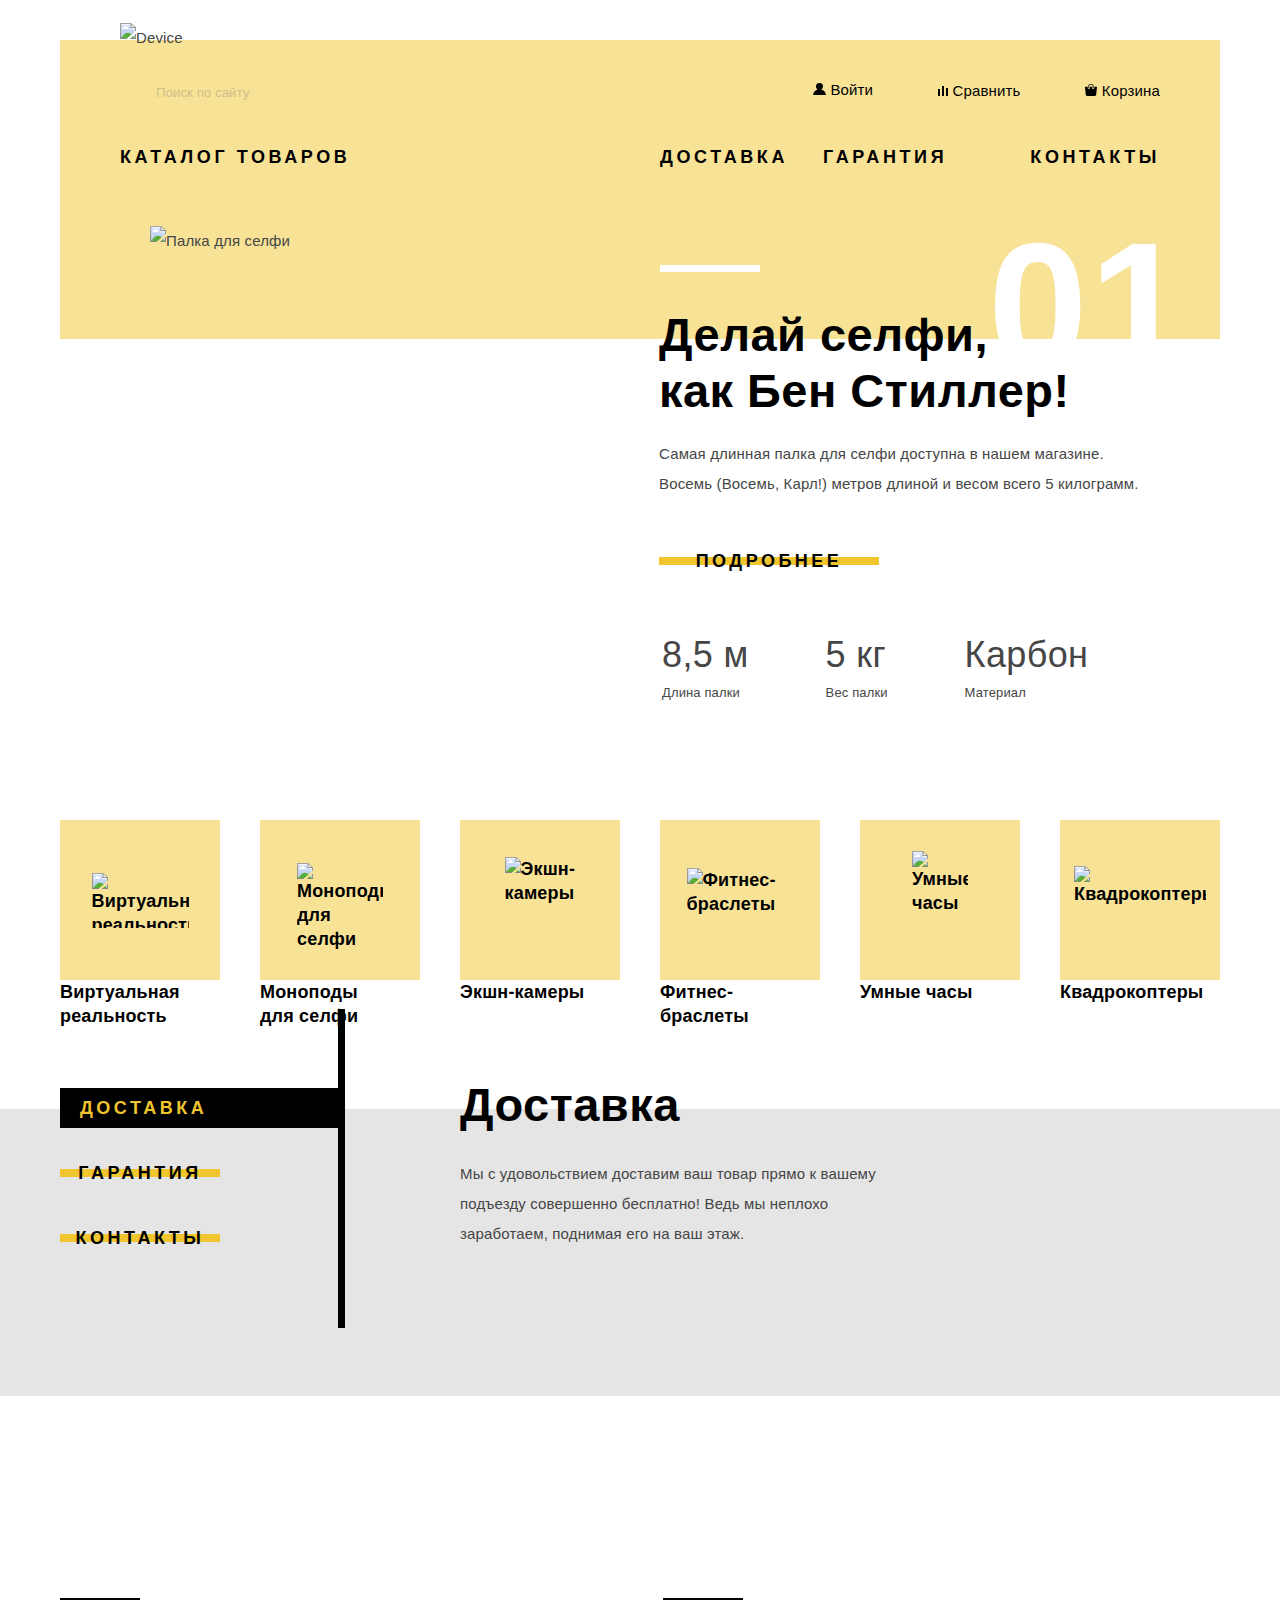
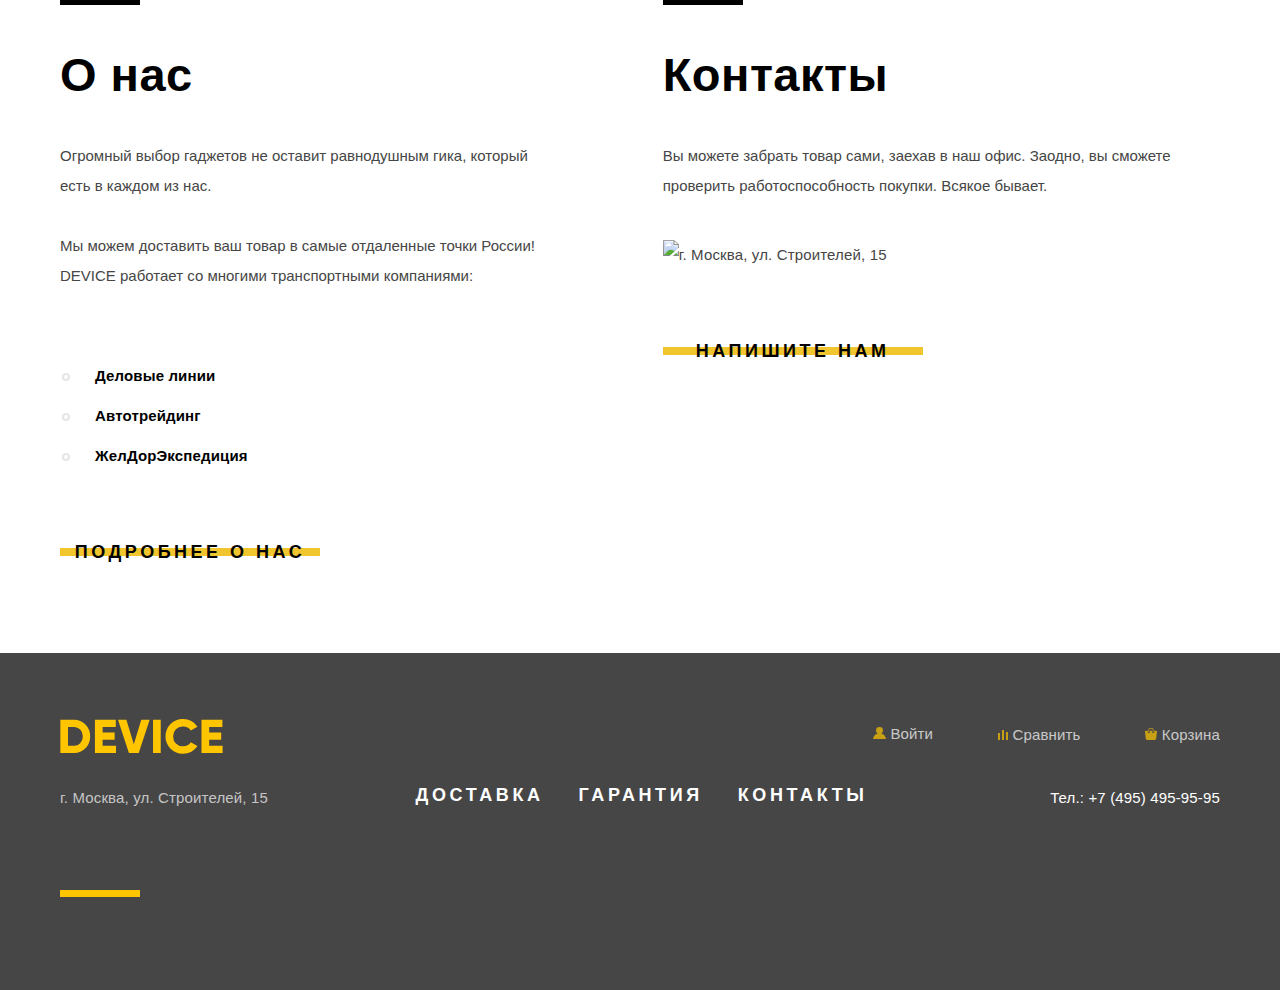
==== commit f10d433b: "Refactored header and footer" ====
--- a/index.html
+++ b/index.html
@@ -1,639 +1,480 @@
 <!DOCTYPE html>
 <html lang="ru">
-  <head>
-    <meta charset="utf-8" />
-    <title>HTML Academy: Девайс</title>
-    <link rel="stylesheet" type="text/css" href="css/normalize.css" />
-    <link rel="stylesheet" type="text/css" href="css/style.css" />
-  </head>
-  <body>
-    <header class="main-header">
-      <nav class="main-navigation">
-        <a class="main-header-logo">
-          <img src="img/icons/logo-device.svg" width="164" height="36" />
-        </a>
-
-        <div class="header-row-top">
-          <div class="main-navigation-search-container">
-            <form
-              class="main-navigation-search"
-              action="https://echo.htmlacademy.ru"
-              method="GET"
-            >
-              <input type="search" name="search" placeholder="Поиск по сайту" />
-              <button type="submit" class="navigation-search-button">
-                Найти
-              </button>
-            </form>
-          </div>
-
-          <div class="navigation-wrapper">
-            <ul class="user-navigation">
-              <li><a class="login-link" href="login.html">Войти</a></li>
+
+<head>
+  <meta charset="utf-8" />
+  <title>HTML Academy: Девайс</title>
+  <link rel="stylesheet" type="text/css" href="css/normalize.css" />
+  <link rel="stylesheet" type="text/css" href="css/style.css" />
+</head>
+
+<body>
+  <header class="main-header">
+    <nav class="main-navigation">
+      <a class="main-header-logo">
+        <img src="img/icons/logo-device.svg" width="164" height="36" alt="Device" />
+      </a>
+
+      <div class="header-row-top">
+        <form class="main-navigation-search" action="https://echo.htmlacademy.ru" method="GET">
+          <input class="search-input" type="search" name="search" placeholder="Поиск по сайту" />
+          <button type="submit" class="search-button">
+            Найти
+          </button>
+        </form>
+
+        <ul class="user-navigation">
+          <li class="user-navigation-item">
+            <a class="user-navigation-link login-link" href="login.html">
+              <svg class="user-navigation-icon" xmlns="http://www.w3.org/2000/svg" width="13" height="12"
+                viewBox="0 0 13 12">
+                <path
+                  d="M.032 12h12.937c-.163-2.643-2.074-4.837-4.671-5.543a3.47 3.47 0 0 0 1.687-2.972 3.485 3.485 0 0 0-6.97 0c0 1.264.68 2.361 1.688 2.972C2.106 7.163.194 9.357.032 12z" />
+              </svg>
+              Войти
+            </a>
+          </li>
+        </ul>
+
+        <ul class="actions-navigation">
+          <li class="actions-navigation-item">
+            <a class="actions-navigation-link compare-link" href="compare.html">
+              <svg class="actions-navigation-icon" xmlns="http://www.w3.org/2000/svg" width="10" height="10"
+                viewBox="0 0 10 10">
+                <path d="M8 2h1.984v8H8zM0 3h1.984v7H0zM4 0h2v10H4z" />
+              </svg>
+              <span>Сравнить</span>
+            </a>
+          </li>
+          <li class="actions-navigation-item">
+            <a class="actions-navigation-link cart-link" href="cart.html">
+              <svg class="actions-navigation-icon" xmlns="http://www.w3.org/2000/svg" width="12" height="12"
+                viewBox="0 0 12 12">
+                <path
+                  d="M11.864 3.017a.429.429 0 0 0-.327-.154H9.225V4.09c0 .563-.484 1.022-1.08 1.022-.594 0-1.078-.458-1.078-1.022V2.863H4.909V4.09c0 .563-.485 1.022-1.08 1.022-.595 0-1.078-.458-1.078-1.022V2.863H.438a.43.43 0 0 0-.327.154.472.472 0 0 0-.108.358l.776 7.134c.015.806.642 1.455 1.411 1.455h7.595c.77 0 1.396-.649 1.411-1.455l.776-7.134a.476.476 0 0 0-.108-.358z" />
+                <path
+                  d="M3.829 4.499c.239 0 .433-.184.433-.409V1.84c0-.632.672-1.022 1.295-1.022h1.079c.655 0 1.078.401 1.078 1.022v2.25c0 .225.194.409.431.409.239 0 .433-.184.433-.409V1.84C8.577.773 7.761 0 6.636 0H5.557c-1.19 0-2.159.826-2.159 1.84v2.25c0 .225.194.409.431.409z" />
+              </svg>
+              <span>Корзина</span>
+            </a>
+          </li>
+        </ul>
+      </div>
+
+      <div class="header-row-bottom">
+        <div class="catalog-link-container">
+          <a class="catalog-link" href="catalog.html">
+            Каталог товаров
+          </a>
+          <!-- Выпадающий список категорий -->
+          <div class="category-dropdown">
+
+            <ul class="category-dropdown-column">
+              <li><a href="vr.html">Виртуальная реальность</a></li>
+              <li><a href="monopod.html">Моноподы для селфи</a></li>
+              <li><a href="cameras.html">Экшн-камеры</a></li>
             </ul>
-
-            <ul class="main-navigation-links">
-              <li>
-                <a class="main-navigation-link compare-link" href="compare.html"
-                  >Сравнить</a
-                >
-              </li>
-              <li>
-                <a class="main-navigation-link cart-link" href="cart.html"
-                  >Корзина</a
-                >
-              </li>
+            <ul class="category-dropdown-column">
+              <li><a href="fintess.html">Фитнес-браслеты</a></li>
+              <li><a href="watch.html">Умные часы</a></li>
+            </ul>
+            <ul class="category-dropdown-column">
+              <li><a href="quadrocopter.html">Квадрокоптеры</a></li>
             </ul>
           </div>
         </div>
 
-        <div class="header-row-bottom">
-          <div class="catalog-link-container">
-            <a class="catalog-link" href="catalog.html">
-              Каталог товаров
-            </a>
-            <!-- Выпадающий список категорий -->
-            <div class="category-dropdown">
-              <div class="category-dropdown-inner">
-                <ul class="category-dropdown-column">
-                  <li><a href="vr.html">Виртуальная реальность</a></li>
-                  <li><a href="monopod.html">Моноподы для селфи</a></li>
-                  <li><a href="cameras.html">Экшн-камеры</a></li>
-                </ul>
-                <ul class="category-dropdown-column">
-                  <li><a href="fintess.html">Фитнес-браслеты</a></li>
-                  <li><a href="watch.html">Умные часы</a></li>
-                </ul>
-                <ul class="category-dropdown-column">
-                  <li><a href="quadrocopter.html">Квадрокоптеры</a></li>
-                </ul>
-              </div>
-            </div>
+        <ul class="service-navigation">
+          <li class="service-navigation-item"><a href="delivery.html" class="service-navigation-link">Доставка</a></li>
+          <li class="service-navigation-item"><a href="warranty.html" class="service-navigation-link">Гарантия</a></li>
+          <li class="service-navigation-item"><a href="contacts.html" class="service-navigation-link">Контакты</a></li>
+        </ul>
+      </div>
+    </nav>
+  </header>
+
+  <main>
+    <h1 class="visually-hidden">Интернет-магазин "Device"</h1>
+    <input class="visually-hidden" type="radio" id="product-1" name="toggle" checked />
+    <input class="visually-hidden" type="radio" id="product-2" name="toggle" />
+    <input class="visually-hidden" type="radio" id="product-3" name="toggle" />
+    <section class="promo container">
+      <div class="slider-controls">
+        <label for="product-1">Первый</label>
+        <label for="product-2">Второй</label>
+        <label for="product-3">Третий</label>
+      </div>
+      <ul class="promo-slider-list">
+        <!-- ПЕРВЫЙ СЛАЙД -->
+        <li class="promo-slide promo-slide-current promo-slide-selfie" id="slide-1">
+          <h2 class="visually-hidden">Палка для селфи</h2>
+          <img class="promo-photo" src="img/index/promo-1.png" alt="Палка для селфи" width="384" height="486" />
+          <div class="promo-details">
+            <p class="promo-header">
+              Делай селфи,<br />
+              как Бен Стиллер!
+            </p>
+            <p class="promo-description">
+              Самая длинная палка для селфи доступна в нашем магазине.
+              <br />Восемь (Восемь, Карл!) метров длиной и весом всего 5
+              килограмм.
+            </p>
+
+            <button type="button" class="button">Подробнее</button>
+            <table class="promo-features">
+              <tr>
+                <td class="promo-feature-value">8,5 м</td>
+                <td class="promo-feature-value">5 кг</td>
+                <td class="promo-feature-value">Карбон</td>
+              </tr>
+              <tr>
+                <td class="promo-feature-name">Длина палки</td>
+                <td class="promo-feature-name">Вес палки</td>
+                <td class="promo-feature-name">Материал</td>
+              </tr>
+            </table>
           </div>
-
-          <ul class="service-info">
-            <li><a href="#">Доставка</a></li>
-            <li><a href="#">Гарантия</a></li>
-            <li><a href="#">Контакты</a></li>
-          </ul>
-        </div>
-      </nav>
-    </header>
-    <main>
-      <h1 class="visually-hidden">Интернет-магазин "Device"</h1>
-      <input
-        class="visually-hidden"
-        type="radio"
-        id="product-1"
-        name="toggle"
-        checked
-      />
-      <input
-        class="visually-hidden"
-        type="radio"
-        id="product-2"
-        name="toggle"
-      />
-      <input
-        class="visually-hidden"
-        type="radio"
-        id="product-3"
-        name="toggle"
-      />
-      <section class="promo container">
-        <div class="slider-controls">
-          <label for="product-1">Первый</label>
-          <label for="product-2">Второй</label>
-          <label for="product-3">Третий</label>
-        </div>
-        <ul class="promo-slider-list">
-          <!-- ПЕРВЫЙ СЛАЙД -->
-          <li
-            class="promo-slide promo-slide-current promo-slide-selfie"
-            id="slide-1"
-          >
-            <h2 class="visually-hidden">Палка для селфи</h2>
-            <img
-              class="promo-photo"
-              src="img/index/promo-1.png"
-              alt="Палка для селфи"
-              width="384"
-              height="486"
-            />
-            <div class="promo-details">
-              <p class="promo-header">
-                Делай селфи,<br />
-                как Бен Стиллер!
-              </p>
-              <p class="promo-description">
-                Самая длинная палка для селфи доступна в нашем магазине.
-                <br />Восемь (Восемь, Карл!) метров длиной и весом всего 5
-                килограмм.
-              </p>
-
-              <button type="button" class="button">Подробнее</button>
-              <table class="promo-features">
-                <tr>
-                  <td>8,5 м</td>
-                  <td>5 кг</td>
-                  <td>Карбон</td>
-                </tr>
-                <tr>
-                  <td>Длина палки</td>
-                  <td>Вес палки</td>
-                  <td>Материал</td>
-                </tr>
-              </table>
-            </div>
-          </li>
-
-          <!-- ВТОРОЙ СЛАЙД -->
-          <li class="promo-slide promo-slide-fitness" id="slide-2">
-            <h2 class="visually-hidden">Фитнес-браслет</h2>
-            <img
-              class="promo-photo"
-              src="img/index/promo-2.png"
-              alt="Фитнес-браслет"
-              width="345"
-              height="485"
-            />
-            <div class="promo-details">
-              <p class="promo-header">Худеем<br />правильно!</p>
-              <p class="promo-description">
-                Мотивирующие фитнес-браслеты помогут найти в себе силы <br />не
-                пропускать занятия и соблюдать диету.
-              </p>
-              <button type="button" class="button">Подробнее</button>
-              <table class="promo-features">
-                <tr>
-                  <td>48 часов</td>
-                </tr>
-                <tr>
-                  <td>Без подзарядки</td>
-                </tr>
-              </table>
-            </div>
-          </li>
-
-          <!-- ТРЕТИЙ СЛАЙД -->
-          <li class="promo-slide promo-slide-quadrocopter" id="slide-3">
-            <h2 class="visually-hidden">Квадрокоптер</h2>
-            <img
-              class="promo-photo"
-              src="img/index/promo-3.png"
-              alt="Квадрокоптер"
-              width="526"
-              height="334"
-            />
-            <div class="promo-details">
-              <p class="promo-header">
-                Порхает как бабочка,<br />
-                жалит как пчела!
-              </p>
-              <p class="promo-description">
-                Этот обычный, на первый взгляд, квадрокоптер оснащен <br />
-                мощным лазером, замаскированным под стандартную камеру.
-              </p>
-              <button type="button" class="button">Подробнее</button>
-              <table class="promo-features">
-                <tr>
-                  <td>800 м</td>
-                  <td>50 м</td>
-                </tr>
-                <tr>
-                  <td>Дальность полета</td>
-                  <td>Радиус поражения</td>
-                </tr>
-              </table>
-            </div>
-          </li>
-        </ul>
+        </li>
+
+        <!-- ВТОРОЙ СЛАЙД -->
+        <li class="promo-slide promo-slide-fitness" id="slide-2">
+          <h2 class="visually-hidden">Фитнес-браслет</h2>
+          <img class="promo-photo" src="img/index/promo-2.png" alt="Фитнес-браслет" width="345" height="485" />
+          <div class="promo-details">
+            <p class="promo-header">Худеем<br />правильно!</p>
+            <p class="promo-description">
+              Мотивирующие фитнес-браслеты помогут найти в себе силы <br />не
+              пропускать занятия и соблюдать диету.
+            </p>
+            <button type="button" class="button">Подробнее</button>
+            <table class="promo-features">
+              <tr>
+                <td class="promo-feature-value">48 часов</td>
+              </tr>
+              <tr>
+                <td class="promo-feature-name">Без подзарядки</td>
+              </tr>
+            </table>
+          </div>
+        </li>
+
+        <!-- ТРЕТИЙ СЛАЙД -->
+        <li class="promo-slide promo-slide-quadrocopter" id="slide-3">
+          <h2 class="visually-hidden">Квадрокоптер</h2>
+          <img class="promo-photo" src="img/index/promo-3.png" alt="Квадрокоптер" width="526" height="334" />
+          <div class="promo-details">
+            <p class="promo-header">
+              Порхает как бабочка,<br />
+              жалит как пчела!
+            </p>
+            <p class="promo-description">
+              Этот обычный, на первый взгляд, квадрокоптер оснащен <br />
+              мощным лазером, замаскированным под стандартную камеру.
+            </p>
+            <button type="button" class="button">Подробнее</button>
+            <table class="promo-features">
+              <tr>
+                <td class="promo-feature-value">800 м</td>
+                <td class="promo-feature-value">50 м</td>
+              </tr>
+              <tr>
+                <td class="promo-feature-name">Дальность полета</td>
+                <td class="promo-feature-name">Радиус поражения</td>
+              </tr>
+            </table>
+          </div>
+        </li>
+      </ul>
+    </section>
+
+    <section class="categories container">
+      <h2 class="visually-hidden">Категории товаров</h2>
+      <ul class="categories-list">
+        <li class="category-item">
+          <a class="category-item-link" href="vr.html">
+            <div class="category-icon-container">
+              <img class="category-icon" src="img/icons/popular-1.svg" width="97" height="55"
+                alt="Виртуальная реальность" />
+            </div>
+            <span class="category-item-name">Виртуальная реальность</span>
+          </a>
+        </li>
+        <li class="category-item">
+          <a class="category-item-link" href="selfie.html">
+            <div class="category-icon-container">
+              <img class="category-icon" src="img/icons/popular-2.svg" width="86" height="117"
+                alt="Моноподы для селфи" />
+            </div>
+            <span class="category-item-name">Моноподы<br />для селфи</span>
+          </a>
+        </li>
+        <li class="category-item">
+          <a class="category-item-link" href="camera.html">
+            <div class="category-icon-container">
+              <img class="category-icon" src="img/icons/popular-3.svg" width="71" height="87" alt="Экшн-камеры" />
+            </div>
+            <span class="category-item-name">Экшн-камеры</span>
+          </a>
+        </li>
+        <li class="category-item">
+          <a class="category-item-link" href="fitness.html">
+            <div class="category-icon-container">
+              <img class="category-icon" src="img/icons/popular-4.svg" width="107" height="65" alt="Фитнес-браслеты" />
+            </div>
+            <span class="category-item-name">Фитнес-браслеты</span>
+          </a>
+        </li>
+        <li class="category-item">
+          <a class="category-item-link" href="watch.html">
+            <div class="category-icon-container">
+              <img class="category-icon" src="img/icons/popular-5.svg" width="56" height="98" alt="Умные часы" />
+            </div>
+            <span class="category-item-name">Умные часы</span>
+          </a>
+        </li>
+        <li class="category-item">
+          <a class="category-item-link" href="camera.html">
+            <div class="category-icon-container">
+              <img class="category-icon" src="img/icons/popular-6.svg" width="132" height="69" alt="Квадрокоптеры" />
+            </div>
+            <span class="category-item-name">Квадрокоптеры</span>
+          </a>
+        </li>
+      </ul>
+    </section>
+
+    <section class="info">
+      <div class="info-inner container">
+        <h2 class="visually-hidden">Как мы работаем</h2>
+        <ul class="info-navigation">
+          <li>
+            <a class="info-navigation-item button info-navigation-current" href="#">Доставка</a>
+          </li>
+          <li>
+            <a class="info-navigation-item button" href="#">Гарантия</a>
+          </li>
+          <li>
+            <a class="info-navigation-item button" href="#">Контакты</a>
+          </li>
+        </ul>
+
+        <!-- Тут будет слайдер -->
+        <div class="info-slide info-slide-current info-slide-delivery">
+          <h3 class="info-section-name">Доставка</h3>
+          <p class="info-details">
+            Мы с удовольствием доставим ваш товар прямо к вашему подъезду
+            совершенно бесплатно! Ведь мы неплохо заработаем, поднимая его на
+            ваш этаж.
+          </p>
+        </div>
+
+        <div class="info-slide info-slide-warranty">
+          <h3 class="info-section-name">Гарантия</h3>
+          <p class="info-details">
+            Если из-за возгорания купленного у нас товара у вас сгорит дом —
+            не переживайте, мы выдадим вам новый.  +Товар, не дом, конечно же.
+          </p>
+        </div>
+
+        <div class="info-slide info-slide-credit">
+          <h3 class="info-section-name">Кредит</h3>
+          <p class="info-details">
+            Залезть в долговую яму стало проще! Кредитные консультанты
+            подберут для вас наиболее выгодные  +условия кредита. Выгодные для
+            нашего банка, разумеется.
+          </p>
+        </div>
+      </div>
+    </section>
+
+    <section class="brands container">
+      <h2 class="visually-hidden">Бренды</h2>
+      <ul class="brands-list">
+        <li class="brand-item">
+          <a class="brand-link brand-link-dji" href="#" aria-label="dji">
+            <img class="brand-icon" src="img/index/brand-1-color.png" alt="dji" width="260" height="100" />dji
+          </a>
+        </li>
+        <li class="brand-item">
+          <a class="brand-link brand-link-spgadgets" href="#" aria-label="SP Gadjets">
+            <img class="brand-icon" src="img/index/brand-2-color.png" alt="SP Gadjets" width="260" height="100" />SP
+            Gadjets
+          </a>
+        </li>
+        <li class="brand-item">
+          <a class="brand-link brand-link-gopro" href="#" aria-label="GoPro">
+            <img class="brand-icon" src="img/index/brand-3-color.png" alt="GoPro" width="260" height="100" />GoPro
+          </a>
+        </li>
+        <li class="brand-item">
+          <a class="brand-link brand-link-vive" href="#" aria-label="Vive">
+            <img class="brand-icon" src="img/index/brand-4-color.png" alt="Vive" width="260" height="100" />Vive
+          </a>
+        </li>
+      </ul>
+    </section>
+
+    <div class="about-us-contacts-container container">
+      <section class="about-us">
+        <h2>О нас</h2>
+        <p>
+          Огромный выбор гаджетов не оставит равнодушным гика, который есть в
+          каждом из нас.
+        </p>
+        <p>
+          Мы можем доставить ваш товар в самые отдаленные точки России! DEVICE
+          работает со многими транспортными компаниями:
+        </p>
+        <ul class="delivery-services">
+          <li class="delivery-services-item">Деловые линии</li>
+          <li class="delivery-services-item">Автотрейдинг</li>
+          <li class="delivery-services-item">ЖелДорЭкспедиция</li>
+        </ul>
+        <a class="button" href="#">Подробнее о нас</a>
       </section>
 
-      <section class="categories">
-        <div class="categories-inner container">
-          <h2 class="visually-hidden">Категории товаров</h2>
-          <ul class="categories-list">
-            <li class="category-item">
-              <a class="category-item-link" href="vr.html">
-                <div class="category-icon-container">
-                  <img
-                    class="category-icon"
-                    src="img/icons/popular-1.svg"
-                    alt="Виртуальная реальность"
-                  />
-                </div>
-                <span class="category-item-name">Виртуальная реальность</span>
-              </a>
-            </li>
-            <li class="category-item">
-              <a class="category-item-link" href="selfie.html">
-                <div class="category-icon-container">
-                  <img
-                    class="category-icon"
-                    src="img/icons/popular-2.svg"
-                    alt="Моноподы для селфи"
-                  />
-                </div>
-                <span class="category-item-name">Моноподы<br />для селфи</span>
-              </a>
-            </li>
-            <li class="category-item">
-              <a class="category-item-link" href="camera.html">
-                <div class="category-icon-container">
-                  <img
-                    class="category-icon"
-                    src="img/icons/popular-3.svg"
-                    alt="Экшн-камеры"
-                  />
-                </div>
-                <span class="category-item-name">Экшн-камеры</span>
-              </a>
-            </li>
-            <li class="category-item">
-              <a class="category-item-link" href="fitness.html">
-                <div class="category-icon-container">
-                  <img
-                    class="category-icon"
-                    src="img/icons/popular-4.svg"
-                    alt="Фитнес-браслеты"
-                  />
-                </div>
-                <span class="category-item-name">Фитнес-браслеты</span>
-              </a>
-            </li>
-            <li class="category-item">
-              <a class="category-item-link" href="watch.html">
-                <div class="category-icon-container">
-                  <img
-                    class="category-icon"
-                    src="img/icons/popular-5.svg"
-                    alt="Умные часы"
-                  />
-                </div>
-                <span class="category-item-name">Умные часы</span>
-              </a>
-            </li>
-            <li class="category-item">
-              <a class="category-item-link" href="camera.html">
-                <div class="category-icon-container">
-                  <img
-                    class="category-icon"
-                    src="img/icons/popular-6.svg"
-                    alt="Квадрокоптеры"
-                  />
-                </div>
-                <span class="category-item-name">Квадрокоптеры</span>
-              </a>
-            </li>
-          </ul>
-        </div>
+      <section class="contacts">
+        <h2>Контакты</h2>
+        <p>
+          Вы можете забрать товар сами, заехав в наш офис. Заодно, вы сможете
+          проверить работоспособность покупки. Всякое бывает.
+        </p>
+        <div class="contacts-map-container">
+          <img class="contacts-map" src="img/index/map.png" alt="г. Москва, ул. Строителей, 15" width="560"
+            height="222" />
+        </div>
+        <a href="contact-us.html" class="contact-us-button button">
+          Напишите нам
+        </a>
       </section>
-
-      <section class="info">
-        <div class="info-inner container">
-          <h2 class="visually-hidden">Как мы работаем</h2>
-          <ul class="info-navigation">
-            <li>
-              <a
-                class="info-navigation-item button info-navigation-current"
-                href="#"
-                >Доставка</a
-              >
-            </li>
-            <li>
-              <a class="info-navigation-item button" href="#">Гарантия</a>
-            </li>
-            <li>
-              <a class="info-navigation-item button" href="#">Контакты</a>
-            </li>
-          </ul>
-
-          <!-- Тут будет слайдер -->
-          <div class="info-slide info-slide-current info-slide-delivery">
-            <h3 class="info-section-name">Доставка</h3>
-            <p class="info-details">
-              Мы с удовольствием доставим ваш товар прямо к вашему подъезду
-              совершенно бесплатно! Ведь мы неплохо заработаем, поднимая его на
-              ваш этаж.
-            </p>
-          </div>
-
-          <div class="info-slide info-slide-warranty">
-            <h3 class="info-section-name">Гарантия</h3>
-            <p class="info-details">
-              Если из-за возгорания купленного у нас товара у вас сгорит дом —
-              не переживайте, мы выдадим вам новый.  -Товар, не дом, конечно же.
-            </p>
-          </div>
-
-          <div class="info-slide info-slide-credit">
-            <h3 class="info-section-name">Кредит</h3>
-            <p class="info-details">
-              Залезть в долговую яму стало проще! Кредитные консультанты
-              подберут для вас наиболее выгодные  -условия кредита. Выгодные для
-              нашего банка, разумеется.
-            </p>
-          </div>
-        </div>
-      </section>
-
-      <section class="brands">
-        <div class="brands-inner container">
-          <h2 class="visually-hidden">Бренды</h2>
-          <ul class="brands-list">
-            <li class="brand-item">
-              <a class="brand-link brand-link-dji" href="#" aria-label="dji">
-                <img
-                  class="brand-icon"
-                  src="img/index/brand-1-color.png"
-                  alt="dji"
-                  width="260"
-                  height="100"
-                />dji
-              </a>
-            </li>
-            <li class="brand-item">
-              <a
-                class="brand-link brand-link-spgadgets"
-                href="#"
-                aria-label="SP Gadjets"
-              >
-                <img
-                  class="brand-icon"
-                  src="img/index/brand-2-color.png"
-                  alt="SP Gadjets"
-                  width="260"
-                  height="100"
-                />SP Gadjets
-              </a>
-            </li>
-            <li class="brand-item">
-              <a
-                class="brand-link brand-link-gopro"
-                href="#"
-                aria-label="GoPro"
-              >
-                <img
-                  class="brand-icon"
-                  src="img/index/brand-3-color.png"
-                  alt="GoPro"
-                  width="260"
-                  height="100"
-                />GoPro
-              </a>
-            </li>
-            <li class="brand-item">
-              <a class="brand-link brand-link-vive" href="#" aria-label="Vive">
-                <img
-                  class="brand-icon"
-                  src="img/index/brand-4-color.png"
-                  alt="Vive"
-                  width="260"
-                  height="100"
-                />Vive
-              </a>
-            </li>
-          </ul>
-        </div>
-      </section>
-
-      <div class="about-us-contacts-container container">
-        <section class="about-us">
-          <h2>О нас</h2>
-          <p>
-            Огромный выбор гаджетов не оставит равнодушным гика, который есть в
-            каждом из нас.
-          </p>
-          <p>
-            Мы можем доставить ваш товар в самые отдаленные точки России! DEVICE
-            работает со многими транспортными компаниями:
-          </p>
-          <ul class="delivery-services">
-            <li class="delivery-services-item">Деловые линии</li>
-            <li class="delivery-services-item">Автотрейдинг</li>
-            <li class="delivery-services-item">ЖелДорЭкспедиция</li>
-          </ul>
-          <a class="button map-button" href="#">Подробнее о нас</a>
-        </section>
-
-        <section class="contacts">
-          <h2>Контакты</h2>
-          <p>
-            Вы можете забрать товар сами, заехав в наш офис. Заодно, вы сможете
-            проверить работоспособность покупки. Всякое бывает.
-          </p>
-          <div class="contacts-map-container">
-            <img
-              class="contacts-map"
-              src="img/index/map.png"
-              alt="г. Москва, ул. Строителей, 15"
-              width="560"
-              height="222"
-            />
-          </div>
-          <button type="button" class="contact-us-button button">
-            Напишите нам
-          </button>
-        </section>
-      </div>
-    </main>
-
-    <footer class="footer">
-      <div class="footer-inner">
-        <div class="footer-row-top">
-          <a class="footer-logo">
-            <svg
-              class="footer-logo-image"
-              xmlns="http://www.w3.org/2000/svg"
-              viewBox="0 0 164 35"
-            >
-              <path
-                d="m0.35 0.7v33.6h13.532a15.723 15.723 0 0 0 11.72-4.824 16.464 16.464 0 0 0 4.712-11.976 16.465 16.465 0 0 0-4.712-11.976 15.723 15.723 0 0 0-11.72-4.824zm7.733 26.208v-18.819h5.8a8.648 8.648 0 0 1 6.5 2.568 9.412 9.412 0 0 1 2.489 6.84 9.41 9.41 0 0 1-2.489 6.84 8.646 8.646 0 0 1-6.5 2.568h-5.8zm34.8-5.952h12.082v-7.3h-12.086v-5.567h13.291v-7.389h-21.024v33.6h21.265v-7.392h-13.532v-5.952zm36.343 13.344 11.019-33.6h-8.458l-7.491 24.72-7.491-24.72h-8.457l11.019 33.6zm14.4 0h7.733v-33.6h-7.733zm38.615-1.416a15.514 15.514 0 0 0 6.041-5.688l-6.67-3.84a7.488 7.488 0 0 1-3.165 3.024 9.874 9.874 0 0 1-4.664 1.1 9.594 9.594 0 0 1-7.177-2.736 9.907 9.907 0 0 1-2.682-7.248 9.908 9.908 0 0 1 2.682-7.248 9.594 9.594 0 0 1 7.177-2.736 9.914 9.914 0 0 1 4.64 1.08 7.6 7.6 0 0 1 3.189 3.048l6.67-3.84a15.881 15.881 0 0 0-6.09-5.688 17.419 17.419 0 0 0-8.409-2.088 17.12 17.12 0 0 0-17.592 17.472 17.12 17.12 0 0 0 17.589 17.476 17.519 17.519 0 0 0 8.458-2.088zm17.881-11.928h12.082v-7.3h-12.085v-5.567h13.29v-7.389h-21.022v33.6h21.264v-7.392h-13.532v-5.952z"
-              />
-            </svg>
-          </a>
-          <div class="footer-navigation">
-            <ul class="user-navigation">
-              <li>
-                <a href="login.html">
-                  <svg
-                    xmlns="http://www.w3.org/2000/svg"
-                    width="13"
-                    height="12"
-                    viewBox="0 0 13 12"
-                  >
-                    <path
-                      d="M.032 12h12.937c-.163-2.643-2.074-4.837-4.671-5.543a3.47 3.47 0 0 0 1.687-2.972 3.485 3.485 0 0 0-6.97 0c0 1.264.68 2.361 1.688 2.972C2.106 7.163.194 9.357.032 12z"
-                    />
-                  </svg>
-                  Войти
-                </a>
-              </li>
-            </ul>
-            <ul class="main-navigation-links">
-              <li>
-                <a
-                  class="main-navigation-link compare-link"
-                  href="compare.html"
-                >
-                  <svg
-                    xmlns="http://www.w3.org/2000/svg"
-                    width="10"
-                    height="10"
-                    viewBox="0 0 10 10"
-                  >
-                    <path d="M8 2h1.984v8H8zM0 3h1.984v7H0zM4 0h2v10H4z" />
-                  </svg>
-                  <span>Сравнить</span>
-                </a>
-              </li>
-              <li>
-                <a class="main-navigation-link cart-link" href="cart.html">
-                  <svg
-                    xmlns="http://www.w3.org/2000/svg"
-                    width="12"
-                    height="12"
-                    viewBox="0 0 12 12"
-                  >
-                    <path
-                      d="M11.864 3.017a.429.429 0 0 0-.327-.154H9.225V4.09c0 .563-.484 1.022-1.08 1.022-.594 0-1.078-.458-1.078-1.022V2.863H4.909V4.09c0 .563-.485 1.022-1.08 1.022-.595 0-1.078-.458-1.078-1.022V2.863H.438a.43.43 0 0 0-.327.154.472.472 0 0 0-.108.358l.776 7.134c.015.806.642 1.455 1.411 1.455h7.595c.77 0 1.396-.649 1.411-1.455l.776-7.134a.476.476 0 0 0-.108-.358z"
-                    />
-                    <path
-                      d="M3.829 4.499c.239 0 .433-.184.433-.409V1.84c0-.632.672-1.022 1.295-1.022h1.079c.655 0 1.078.401 1.078 1.022v2.25c0 .225.194.409.431.409.239 0 .433-.184.433-.409V1.84C8.577.773 7.761 0 6.636 0H5.557c-1.19 0-2.159.826-2.159 1.84v2.25c0 .225.194.409.431.409z"
-                    />
-                  </svg>
-                  <span>Корзина</span>
-                </a>
-              </li>
-            </ul>
-          </div>
-        </div>
-
-        <div class="footer-row-middle">
-          <p class="footer-address">
-            г. Москва, ул. Строителей, 15
-          </p>
-          <ul class="service-info">
-            <li><a href="#">Доставка</a></li>
-            <li><a href="#">Гарантия</a></li>
-            <li><a href="#">Контакты</a></li>
-          </ul>
-          <p class="footer-phone">
-            <a href="tel:8-495-495-9595">Тел.: +7 (495) 495-95-95</a>
-          </p>
-        </div>
-
-        <div class="footer-row-bottom">
-          <ul class="footer-social-links">
-            <li>
-              <a
-                class="social social-fb"
-                href="#"
-                aria-label="Device на фейсбуке"
-              >
-                Фейсбук
-              </a>
-            </li>
-            <li>
-              <a
-                class="social social-in"
-                href="#"
-                aria-label="Device в инстаграме"
-              >
-                Инстаграм
-              </a>
-            </li>
-            <li>
-              <a
-                class="social social-tw"
-                href="#"
-                aria-label="Device в твиттере"
-              >
-                Твиттер
-              </a>
-            </li>
-          </ul>
-          <div class="footer-developer">
-            <a
-              class="developer-link"
-              href="https://htmlacademy.ru/intensive/htmlcss"
-              aria-label="Разработчик HTML Академия"
-              >HTML Академия</a
-            >
-          </div>
-        </div>
-      </div>
-    </footer>
-
-    <!-- НАПИШИТЕ НАМ - ФОРМА -->
-    <div class="contact-us-popup">
-      <button type="button" class="popup-close" aria-label="Закрыть форму">
-        Закрыть
-      </button>
-      <form
-        class="contact-us-form"
-        action="https://echo.htmlacademy.ru"
-        method="GET"
-      >
-        <label>
-          Ваше имя:
-          <input type="text" name="name" placeholder="Имя Фамилия" />
-        </label>
-
-        <label>
-          Ваш e-mail:
-          <input type="email" name="email" placeholder="email@example.com" />
-        </label>
-
-        <label>
-          Текст письма:
-          <textarea rows="5" name="text">В свободной форме</textarea>
-        </label>
-
-        <button type="submit" class="button">Отправить</button>
-      </form>
     </div>
-
-    <!-- MAP POPUP -->
-    <div class="map-popup">
-      <img src="img/index/map-big.png" width="960" height="559" alt="г. Москва, ул. Строителей, 15"/>
-      <button type="button" class="popup-close" aria-label="Закрыть карту">
-        Закрыть
-      </button>
+  </main>
+
+  <footer class="footer">
+    <div class="footer-inner">
+      <div class="footer-row-top">
+        <a class="footer-logo">
+          <svg class="footer-logo-image" xmlns="http://www.w3.org/2000/svg" viewBox="0 0 164 35">
+            <path
+              d="m0.35 0.7v33.6h13.532a15.723 15.723 0 0 0 11.72-4.824 16.464 16.464 0 0 0 4.712-11.976 16.465 16.465 0 0 0-4.712-11.976 15.723 15.723 0 0 0-11.72-4.824zm7.733 26.208v-18.819h5.8a8.648 8.648 0 0 1 6.5 2.568 9.412 9.412 0 0 1 2.489 6.84 9.41 9.41 0 0 1-2.489 6.84 8.646 8.646 0 0 1-6.5 2.568h-5.8zm34.8-5.952h12.082v-7.3h-12.086v-5.567h13.291v-7.389h-21.024v33.6h21.265v-7.392h-13.532v-5.952zm36.343 13.344 11.019-33.6h-8.458l-7.491 24.72-7.491-24.72h-8.457l11.019 33.6zm14.4 0h7.733v-33.6h-7.733zm38.615-1.416a15.514 15.514 0 0 0 6.041-5.688l-6.67-3.84a7.488 7.488 0 0 1-3.165 3.024 9.874 9.874 0 0 1-4.664 1.1 9.594 9.594 0 0 1-7.177-2.736 9.907 9.907 0 0 1-2.682-7.248 9.908 9.908 0 0 1 2.682-7.248 9.594 9.594 0 0 1 7.177-2.736 9.914 9.914 0 0 1 4.64 1.08 7.6 7.6 0 0 1 3.189 3.048l6.67-3.84a15.881 15.881 0 0 0-6.09-5.688 17.419 17.419 0 0 0-8.409-2.088 17.12 17.12 0 0 0-17.592 17.472 17.12 17.12 0 0 0 17.589 17.476 17.519 17.519 0 0 0 8.458-2.088zm17.881-11.928h12.082v-7.3h-12.085v-5.567h13.29v-7.389h-21.022v33.6h21.264v-7.392h-13.532v-5.952z" />
+          </svg>
+        </a>
+        <ul class="user-navigation">
+          <li class="user-navigation-item">
+            <a href="login.html" class="user-navigation-link">
+              <svg class="user-navigation-icon" xmlns="http://www.w3.org/2000/svg" width="13" height="12"
+                viewBox="0 0 13 12">
+                <path
+                  d="M.032 12h12.937c-.163-2.643-2.074-4.837-4.671-5.543a3.47 3.47 0 0 0 1.687-2.972 3.485 3.485 0 0 0-6.97 0c0 1.264.68 2.361 1.688 2.972C2.106 7.163.194 9.357.032 12z" />
+              </svg>
+              Войти
+            </a>
+          </li>
+        </ul>
+        <ul class="actions-navigation">
+          <li class="actions-navigation-item">
+            <a class="actions-navigation-link compare-link" href="compare.html">
+              <svg class="actions-navigation-icon" xmlns="http://www.w3.org/2000/svg" width="10" height="10"
+                viewBox="0 0 10 10">
+                <path d="M8 2h1.984v8H8zM0 3h1.984v7H0zM4 0h2v10H4z" />
+              </svg>
+              <span>Сравнить</span>
+            </a>
+          </li>
+          <li class="actions-navigation-item">
+            <a class="actions-navigation-link cart-link" href="cart.html">
+              <svg class="actions-navigation-icon" xmlns="http://www.w3.org/2000/svg" width="12" height="12"
+                viewBox="0 0 12 12">
+                <path
+                  d="M11.864 3.017a.429.429 0 0 0-.327-.154H9.225V4.09c0 .563-.484 1.022-1.08 1.022-.594 0-1.078-.458-1.078-1.022V2.863H4.909V4.09c0 .563-.485 1.022-1.08 1.022-.595 0-1.078-.458-1.078-1.022V2.863H.438a.43.43 0 0 0-.327.154.472.472 0 0 0-.108.358l.776 7.134c.015.806.642 1.455 1.411 1.455h7.595c.77 0 1.396-.649 1.411-1.455l.776-7.134a.476.476 0 0 0-.108-.358z" />
+                <path
+                  d="M3.829 4.499c.239 0 .433-.184.433-.409V1.84c0-.632.672-1.022 1.295-1.022h1.079c.655 0 1.078.401 1.078 1.022v2.25c0 .225.194.409.431.409.239 0 .433-.184.433-.409V1.84C8.577.773 7.761 0 6.636 0H5.557c-1.19 0-2.159.826-2.159 1.84v2.25c0 .225.194.409.431.409z" />
+              </svg>
+              <span>Корзина</span>
+            </a>
+          </li>
+        </ul>
+      </div>
+
+      <div class="footer-row-middle">
+        <p class="footer-address">
+          г. Москва, ул. Строителей, 15
+        </p>
+
+        <ul class="service-navigation">
+          <li class="service-navigation-item"><a href="delivery.html" class="service-navigation-link">Доставка</a></li>
+          <li class="service-navigation-item"><a href="warranty.html" class="service-navigation-link">Гарантия</a></li>
+          <li class="service-navigation-item"><a href="contacts.html" class="service-navigation-link">Контакты</a></li>
+        </ul>
+
+        <p class="footer-phone">
+          <a href="tel:8-495-495-9595">Тел.: +7 (495) 495-95-95</a>
+        </p>
+      </div>
+
+      <div class="footer-row-bottom">
+        <ul class="footer-social-links">
+          <li>
+            <a class="social social-fb" href="#" aria-label="Device на фейсбуке">
+              Фейсбук
+            </a>
+          </li>
+          <li>
+            <a class="social social-in" href="#" aria-label="Device в инстаграме">
+              Инстаграм
+            </a>
+          </li>
+          <li>
+            <a class="social social-tw" href="#" aria-label="Device в твиттере">
+              Твиттер
+            </a>
+          </li>
+        </ul>
+        <div class="footer-developer">
+          <a class="developer-link" href="https://htmlacademy.ru/intensive/htmlcss"
+            aria-label="Разработчик HTML Академия">HTML Академия</a>
+        </div>
+      </div>
     </div>
-
-    <script>
-      var contactUsLink = document.querySelector(".contact-us-button");
-      var mapLink = document.querySelector(".map-button");
-
-      var contactPopup = document.querySelector(".contact-us-popup");
-      var mapPopup = document.querySelector(".map-popup");
-
-      var closeForm = contactPopup.querySelector(".popup-close");
-      var closeMap = mapPopup.querySelector(".popup-close");
-
-      contactUsLink.addEventListener("click", function(evt) {
-        evt.preventDefault();
-        contactPopup.classList.add("popup-show");
-      });
-
-      mapLink.addEventListener("click", function(evt) {
-        evt.preventDefault();
-        mapPopup.classList.add("popup-show");
-      });
-
-      closeForm.addEventListener("click", function(evt) {
-        evt.preventDefault();
-        contactPopup.classList.remove("popup-show");
-      });
-
-      closeMap.addEventListener("click", function(evt) {
-        evt.preventDefault();
-        mapPopup.classList.remove("popup-show");
-      });
-    </script>
-  </body>
-</html>
+  </footer>
+
+
+  <!-- НАПИШИТЕ НАМ - ФОРМА -->
+  <div class="contact-us-popup">
+    <button type="button" class="popup-close" aria-label="Закрыть форму">
+      Закрыть
+    </button>
+    <form class="contact-us-form" action="https://echo.htmlacademy.ru" method="GET">
+      <label>
+        Ваше имя:
+        <input type="text" name="name" placeholder="Имя Фамилия" />
+      </label>
+
+      <label>
+        Ваш e-mail:
+        <input type="email" name="email" placeholder="email@example.com" />
+      </label>
+
+      <label>
+        Текст письма:
+        <textarea rows="5" name="text">В свободной форме</textarea>
+      </label>
+
+      <button type="submit" class="button">Отправить</button>
+    </form>
+  </div>
+
+  <!-- MAP POPUP -->
+  <div class="map-popup">
+    <img src="img/index/map-big.png" width="960" height="559" alt="г. Москва, ул. Строителей, 15" />
+    <button type="button" class="popup-close" aria-label="Закрыть карту">
+      Закрыть
+    </button>
+  </div>
+
+  <script src="js/modals.js"></script>
+</body>
+
+</html>--- a/css/style.css
+++ b/css/style.css
@@ -1,18 +1,18 @@
 @font-face {
   font-family: Gilroy;
-  src: url(../fonts/Gilroy-ExtraBold.otf);
+  src: url(../fonts/gilroyextrabold.woff2);
   font-weight: 800;
 }
 
 @font-face {
   font-family: Gilroy-Light;
-  src: url(../fonts/Gilroy-Light.otf);
+  src: url(../fonts/gilroylight.woff2);
   font-weight: 300;
 }
 
 @font-face {
   font-family: OpenSans-Light;
-  src: url(../fonts/OpenSans-Light.ttf);
+  src: url(../fonts/opensanslight.woff2);
   font-weight: 300;
 }
 
@@ -35,6 +35,10 @@
   color: #464646;
 }
 
+a {
+  text-decoration: none;
+}
+
 .container {
   width: 1160px;
   margin: 0 auto;
@@ -73,7 +77,6 @@
   text-transform: uppercase;
   color: #000000;
 
-  /* background-color: transparent; */
   background: linear-gradient(
     transparent,
     transparent 16px,
@@ -112,6 +115,7 @@
   display: inline-block;
   width: 164px;
   height: 36px;
+  vertical-align: middle;
 }
 
 .main-header-logo[href]:hover,
@@ -140,22 +144,11 @@
 }
 
 /* Search */
-.main-navigation-search-container {
-  position: relative;
-  width: 440px;
-  margin-right: auto;
-  padding-left: 36px;
-
-  display: flex;
-  align-items: center;
-  justify-content: flex-start;
-}
-
-.main-navigation-search-container::before {
+.main-navigation-search::before {
   content: "";
   position: absolute;
-  bottom: 22px;
-  left: 0;
+  bottom: 25px;
+  left: 3px;
 
   width: 16px;
   height: 16px;
@@ -164,15 +157,21 @@
 }
 
 .main-navigation-search {
+  position: relative;
+  width: 440px;
+  margin-right: auto;
+  
   min-height: 49px;
   display: flex;
   align-items: flex-end;
 }
 
-.main-navigation-search input[type="search"] {
+.search-input {
   box-sizing: border-box;
   height: 49px;
+  width: 356px;
   padding-bottom: 14px;
+  padding-left: 36px;
   border: none;
   border-bottom: 2px solid transparent;
 
@@ -180,17 +179,17 @@
   opacity: 0.3;
 }
 
-.main-navigation-search input[type="search"]:hover {
+.search-input:hover {
   opacity: 0.6;
 }
 
-.main-navigation-search input[type="search"]:focus {
+.search-input:focus {
   border-bottom: 2px solid #000000;
   outline: none;
   opacity: 1;
 }
 
-.navigation-search-button {
+.search-button {
   display: none;
   box-sizing: border-box;
   width: 84px;
@@ -201,45 +200,35 @@
   border: 2px solid #000000;
 }
 
-.main-navigation-search input[type="search"]:focus + .navigation-search-button {
+.search-input:focus + .search-button {
   display: block;
   margin: 0;
   padding: 0;
 }
 
-.navigation-search-button:hover,
-.navigation-search-button:focus {
+.search-button:hover,
+.search-button:focus {
   width: 84px;
   color: #ffffff;
   background-color: #000000;
   border: none;
 }
 
-.navigation-search-button:active {
+.search-button:active {
   width: 84px;
   border: none;
   color: rgba(256, 256, 256, 0.3);
   background-color: #000000;
 }
 
-/* navigation-wrapper */
-.navigation-wrapper {
-  width: 500px;
-  display: flex;
-  align-items: center;
+.user-navigation, .actions-navigation, .service-navigation {
+  margin: 0;
+  padding: 0;
+  list-style: none;
+  display: flex;
 }
 
 /* User auth */
-.user-navigation {
-  position: relative;
-  padding: 0;
-  padding-left: 25px;
-  margin: 0;
-  margin-right: auto;
-  display: flex;
-  list-style: none;
-}
-
 .profile-link {
   margin-right: 20px;
 }
@@ -248,86 +237,42 @@
   opacity: 0.3;
 }
 
-.main-navigation-links {
-  padding: 0;
-  margin: 0;
-  display: flex;
-  list-style: none;
-}
-
-.main-navigation-link {
-  position: relative;
+.actions-navigation-link {
   margin-left: 65px;
   display: inline-block;
-}
-
-.compare-link::before {
-  content: "";
-  position: absolute;
-  top: 10px;
-  left: -20px;
-
-  width: 10px;
-  height: 10px;
-  background-image: url("../img/icons/compare.svg");
-  background-repeat: no-repeat;
-}
-
-.cart-link::before {
-  content: "";
-  position: absolute;
-  top: 9px;
-  left: -20px;
-
-  width: 12px;
-  height: 12px;
-  background-image: url("../img/icons/cart.svg");
-  background-repeat: no-repeat;
-}
-
-/* user icon */
-.user-navigation a:first-child::before {
-  content: "";
-  position: absolute;
-  top: 10px;
-  left: 0px;
-
-  width: 13px;
-  height: 12px;
-  background-image: url("../img/icons/user.svg");
-  background-repeat: no-repeat;
-}
-
-.main-navigation-link,
-.user-navigation a {
-  text-decoration: none;
+  vertical-align: middle;
+}
+
+.actions-navigation-link,
+.user-navigation-link {
   line-height: 30px;
   color: #000000;
 }
 
-.main-navigation-link:hover,
-.main-navigation-link:focus,
-.user-navigation a:hover,
-.user-navigation a:focus {
-  color: rgba(0, 0, 0, 0.6);
-}
-
-.main-navigation-link:active,
-.user-navigation a:active {
-  color: rgba(0, 0, 0, 0.3);
-}
-
-.main-navigation-link:hover::before,
-.main-navigation-link:focus::before,
-.user-navigation a:hover::before,
-.user-navigation a:focus::before {
+.actions-navigation-link:hover,
+.actions-navigation-link:focus,
+.user-navigation-link:hover,
+.user-navigation-link:focus {
   opacity: 0.6;
 }
 
-.main-navigation-link:active::before,
-.user-navigation a:active::before {
+.actions-navigation-link:active,
+.user-navigation-link:active {
   opacity: 0.3;
 }
+
+.actions-navigation-link:hover .actions-navigation-icon,
+.actions-navigation-link:focus .actions-navigation-icon,
+.user-navigation-link:hover .user-navigation-icon,
+.user-navigation-link:focus .user-navigation-icon{
+  opacity: 0.6;
+}
+
+.actions-navigation-link:active .actions-navigation-icon,
+.user-navigation-link:active  .user-navigation-icon{
+  opacity: 0.3;
+}
+
 
 /* Header bottom row */
 
@@ -360,7 +305,7 @@
 
 /* Category dropdown */
 .category-dropdown {
-  display: none;
+  opacity: 0;
   z-index: 15;
   position: absolute;
   left: -60px;
@@ -371,6 +316,7 @@
   min-height: 150px;
   padding-left: 60px;
   padding-bottom: 30px;
+  display: flex;
 
   background-color: #f7e296;
   transition: all 0.2s;
@@ -378,19 +324,14 @@
 
 .catalog-link-container:hover .category-dropdown,
 .catalog-link-container:focus .category-dropdown {
-  display: block;
-}
-
-.category-dropdown-inner {
-  width: 660px;
-  display: flex;
-  justify-content: space-between;
+  opacity: 1;
 }
 
 .category-dropdown-column {
   width: 220px;
   padding: 0;
   margin: 0;
+  margin-right: 58px;
   list-style: none;
 }
 
@@ -398,38 +339,36 @@
   font-size: 15px;
   letter-spacing: 0.15px;
   line-height: 36px;
-  text-decoration: none;
   color: #000000;
 }
 
 .category-dropdown a:hover,
 .category-dropdown a:focus {
-  color: rgba(0, 0, 0, 0.6);
+  opacity: 0.6;
 }
 
 .category-dropdown a:active {
-  color: rgba(0, 0, 0, 0.3);
+  opacity: 0.3;
 }
 
 /* Info links */
-.service-info {
-  list-style: none;
-  padding: 0;
-  margin: 0;
-  display: flex;
-  align-items: center;
+.service-navigation {
+  display: flex;
+}
+
+.main-header .service-navigation {
   width: 500px;
 }
 
-.main-header .service-info li:nth-of-type(1) {
+.main-header .service-navigation-item:nth-of-type(1){
   margin-right: 35px;
 }
 
-.main-header .service-info li:nth-last-of-type(1) {
+.main-header  .service-navigation-item:nth-last-of-type(1){
   margin-left: auto;
 }
 
-.service-info a,
+.service-navigation-link,
 .catalog-link {
   display: inline-block;
   vertical-align: top;
@@ -439,15 +378,19 @@
   color: #000000;
   letter-spacing: 3.6px;
   line-height: 24px;
-  text-decoration: none;
   text-transform: uppercase;
 }
 
-.service-info a:hover,
-.service-info a:focus,
+.service-navigation-link:hover,
+.service-navigation-link:focus,
 .catalog-link[href]:hover,
 .catalog-link[href]:focus {
-  color: rgba(0, 0, 0, 0.6);
+  opacity: 0.6;
+}
+
+.service-navigation-link:active,
+.catalog-link[href]:active {
+  opacity: 0.3;
 }
 
 /* INDEX PAGE */
@@ -516,7 +459,7 @@
   z-index: 20;
   position: absolute;
   top: 330px;
-  right: 20px;
+  right: 71px;
 
   font-size: 0;
 }
@@ -526,7 +469,7 @@
   box-sizing: border-box;
   width: 23px;
   height: 23px;
-  margin-right: 21px;
+  margin-left: 10px;
   vertical-align: top;
 
   background-image: url("../img/icons/slider-button-empty.svg");
@@ -540,7 +483,6 @@
 #product-2:checked ~ .promo #slide-2,
 #product-3:checked ~ .promo #slide-3 {
   display: flex;
-  /* justify-content: space-around; */
 }
 
 #product-1:checked ~ .promo label[for="product-1"],
@@ -600,10 +542,14 @@
 }
 
 .promo-features td {
-  padding-right: 40px;
-}
-
-.promo-features tr:nth-of-type(1) td {
+  padding-right: 74px;
+}
+
+.promo-features td:last-child {
+  padding-right: 0;
+}
+
+.promo-feature-value {
   font-family: Gilroy-Light, Geneva, sans-serif;
   font-weight: 300;
   font-size: 36px;
@@ -611,7 +557,7 @@
   letter-spacing: 0.36px;
 }
 
-.promo-features tr:nth-of-type(2) td {
+.promo-feature-name {
   font-family: OpenSans-Light, Arial, sans-serif;
   font-weight: 300;
   font-size: 13px;
@@ -641,7 +587,6 @@
   line-height: 24px;
   letter-spacing: 0.18px;
   text-align: left;
-  text-decoration: none;
 }
 
 .category-icon-container {
@@ -676,7 +621,6 @@
 
 .category-item-name {
   margin-top: 33px;
-  display: inline-block;
 }
 
 /* Info section */
@@ -771,7 +715,6 @@
   line-height: 24px;
   color: #000000;
   text-transform: uppercase;
-  text-decoration: none;
 }
 
 .info-navigation-current:hover,
@@ -802,6 +745,7 @@
 
 .info-section-name {
   display: inline-block;
+  vertical-align: middle;
   margin-bottom: 24px;
   font-family: Gilroy, Geneva, sans-serif;
   font-weight: 800;
@@ -875,7 +819,6 @@
 
 .about-us h2,
 .contacts h2 {
-  display: inline-block;
   margin-bottom: 23px;
   font-family: Gilroy, Geneva, sans-serif;
   font-weight: 800;
@@ -892,6 +835,7 @@
 
 .about-us {
   width: 480px;
+  padding-right: 125px;
   display: flex;
   flex-direction: column;
 }
@@ -900,10 +844,6 @@
   width: 560px;
   display: flex;
   flex-direction: column;
-}
-
-.about-us a {
-  text-decoration: none;
 }
 
 .delivery-services {
@@ -972,7 +912,7 @@
 .breadcrumbs {
   padding: 0;
   display: flex;
-  color: rgba(0, 0, 0, 0.3);
+  color: #000000;
   font-size: 14px;
   letter-spacing: 0.14px;
   line-height: 24px;
@@ -983,8 +923,9 @@
   position: relative;
   margin-right: 40px;
   display: inline-block;
-  color: rgba(0, 0, 0, 0.3);
-  text-decoration: none;
+  vertical-align: middle;
+  color: #000000;
+  opacity: 0.3;
 }
 
 .breadcrumbs-link:not(.breadcrumbs-current)::after {
@@ -1001,11 +942,11 @@
 
 .breadcrumbs-link:hover,
 .breadcrumbs-link:focus {
-  color: rgba(0, 0, 0, 0.6);
+  opacity: 0.6;
 }
 
 .breadcrumbs-link:active {
-  color: rgba(0, 0, 0, 0.3);
+  opacity: 0.1;
 }
 
 .page-header {
@@ -1040,14 +981,14 @@
   background-color: #ebebeb;
 }
 
-.filters-inner {
+.filter-form {
   box-sizing: border-box;
-  width: 327px;
+  width: 330px;
   margin: 0;
   margin-left: auto;
-  padding-left: 60px;
-  padding-right: 67px;
-  padding-top: 78px;
+  padding-left: 58px;
+  padding-right: 71px;
+  padding-top: 80px;
 }
 
 .filters-header-container {
@@ -1067,12 +1008,16 @@
   border: none;
 }
 
+.filter-item:last-of-type {
+  margin-bottom: 32px;
+}
+
 .filter-item::before {
   content: "";
   position: absolute;
-  top: -10px;
-  left: 0;
-  width: 201px;
+  top: -12px;
+  left: 1px;
+  width: 202px;
   height: 2px;
   background-color: #000000;
 }
@@ -1086,8 +1031,7 @@
 }
 
 .filter-name {
-  display: inline-block;
-  margin-bottom: 16px;
+  margin-bottom: 18px;
   font-family: Gilroy, Geneva, sans-serif;
   font-weight: 800;
   font-size: 18px;
@@ -1099,8 +1043,8 @@
 /* Price range */
 .range-controls {
   position: relative;
-  padding-top: 20px;
-  padding-bottom: 10px;
+  padding-top: 18px;
+  padding-bottom: 6px;
 }
 
 .range-controls .scale {
@@ -1117,7 +1061,7 @@
 
 .range-controls .toggle {
   position: absolute;
-  top: 10px;
+  top: 8px;
   left: 0;
 
   display: block;
@@ -1133,7 +1077,7 @@
 }
 
 .range-controls .toggle-min {
-  left: 0px;
+  left: -4px;
 }
 
 .range-controls .toggle-max {
@@ -1141,7 +1085,6 @@
 }
 
 .price-label {
-  display: inline-block;
   font-family: Gilroy-Light, Geneva, sans-serif;
   font-weight: 300;
   font-size: 14px;
@@ -1152,6 +1095,7 @@
 
 .price-label-input {
   display: inline-block;
+  vertical-align: middle;
   width: 60px;
 
   background: none;
@@ -1165,20 +1109,22 @@
 .radio-label {
   position: relative;
   display: inline-block;
-  margin-left: 36px;
-
-  font-family: OpenSans-Light;
+  vertical-align: middle;
+  margin-left: 38px;
+
+  font-family: OpenSans-Light, Arial, sans-serif;;
   font-size: 14px;
   color: #000000;
-  letter-spacing: 0.14px;
+  letter-spacing: 0.1px;
   line-height: 40px;
   cursor: pointer;
 }
 
+
 .checkbox-label::before {
   content: "";
   position: absolute;
-  left: -40px;
+  left: -38px;
   top: 8px;
   box-sizing: border-box;
   width: 27px;
@@ -1204,7 +1150,7 @@
 .radio-label::before {
   content: "";
   position: absolute;
-  left: -40px;
+  left: -38px;
   top: 7px;
   box-sizing: border-box;
   width: 25px;
@@ -1282,7 +1228,7 @@
 
 .sorting-param {
   margin-right: 25px;
-  text-decoration: none;
+  letter-spacing: normal;
   color: inherit;
   opacity: 0.3;
 }
@@ -1307,7 +1253,6 @@
 
 .sorting-order-item {
   position: relative;
-  text-decoration: none;
 }
 
 .sorting-order-asc::before {
@@ -1371,6 +1316,41 @@
   margin-bottom: 46px;
 }
 
+.catalog-item-new::before {
+  content: "";
+  position: absolute;
+  top: 28px;
+  right: 27px;
+  z-index: 100;
+  width: 61px;
+  height: 61px;
+  box-sizing: border-box;
+  opacity: 0.1;
+  border: solid 2px black;
+  border-radius: 50%;
+}
+
+.catalog-item-new::after {
+  content: "new";
+  position: absolute;
+  top: 47px;
+  right: 38px;
+  z-index: 100;
+  box-sizing: border-box;
+  font-family: Gilroy, Geneva, sans-serif;
+  font-weight: 800;
+  font-style: normal;
+  font-stretch: normal;
+  line-height: 1.71;
+  letter-spacing: 0.7px;
+  text-align: center;
+  text-transform: uppercase;
+  color: #000000;
+  opacity: 0.2;
+}
+
+
+
 .catalog-item-actions {
   z-index: -10;
   position: absolute;
@@ -1392,10 +1372,6 @@
   opacity: 0.7;
 }
 
-.catalog-item-actions a {
-  text-decoration: none;
-}
-
 .catalog-image-container {
   background-color: #d8d8d8;
 }
@@ -1407,7 +1383,6 @@
 }
 
 .catalog-item-link {
-  display: inline-block;
   width: 270px;
   padding: 0;
   margin: 0;
@@ -1418,17 +1393,16 @@
   color: #000000;
   letter-spacing: 0.18px;
   line-height: 24px;
-  text-decoration: none;
 }
 
 .catalog-item-name {
   padding: 0;
   margin: 0;
-}
-
-.catalog-price {
-  display: inline-block;
-  vertical-align: top;
+  font-family: Gilroy, Geneva, sans-serif;
+  font-weight: 800;
+  font-size: 18px;
+  letter-spacing: 0.18px;
+  line-height: 24px;
 }
 
 .button-cart {
@@ -1443,7 +1417,6 @@
   letter-spacing: 0.13px;
   text-align: center;
   line-height: 36px;
-  text-decoration: none;
   opacity: 0.5;
 }
 
@@ -1485,11 +1458,11 @@
 
 .pagination li {
   display: inline-block;
+  vertical-align: middle;
   margin-right: 30px;
 }
 
 .pagination-item {
-  text-decoration: none;
   font-family: Gilroy, Geneva, sans-serif;
   font-weight: 800;
   font-size: 16px;
@@ -1508,7 +1481,6 @@
 }
 
 .pagination-direction {
-  display: inline-block;
   width: 137px;
   min-height: 70px;
 
@@ -1534,10 +1506,6 @@
   color: rgba(0, 0, 0, 0.3);
 }
 
-.pagination-item,
-.pagination-list {
-  display: inline-block;
-}
 
 /* FOOTER */
 .footer {
@@ -1561,6 +1529,7 @@
 .footer-logo {
   width: 163px;
   height: 35px;
+  margin-right: auto;
 }
 
 .footer-logo[href]:hover,
@@ -1587,13 +1556,6 @@
   margin-bottom: 29px;
 }
 
-.footer-info {
-  display: flex;
-}
-
-.footer-info li {
-  width: 160px;
-}
 
 .footer-address,
 .footer-phone {
@@ -1601,76 +1563,42 @@
   margin: 0;
 }
 
-.footer-navigation {
-  margin: 0;
-  padding: 0;
-  display: flex;
-  list-style: none;
-}
-
-.footer-navigation a,
-.footer-developer a,
 .footer-phone a {
-  text-decoration: none;
-  color: rgba(256, 256, 256, 0.7);
-}
-
-.footer-navigation a:hover,
-.footer-navigation a:focus {
   color: #ffffff;
 }
 
-.footer-navigation a:active {
-  color: rgba(256, 256, 256, 0.3);
-}
-
-.footer .user-navigation a::before {
-  display: none;
-}
-
-.footer .cart-link::before,
-.footer .compare-link::before {
-  display: none;
-}
-
-.user-navigation svg,
-.main-navigation-link svg {
-  margin-right: 5px;
+.footer .user-navigation-link,
+.footer .actions-navigation-link {
+  color: #ffffff;
+  opacity: 0.7;
+}
+
+.footer .user-navigation-link:hover,
+.footer .user-navigation-link:focus,
+.footer .actions-navigation-link:hover,
+.footer .actions-navigation-link:focus {
+  opacity: 1;
+}
+
+.footer .user-navigation-link:active
+.footer .actions-navigation-link:active {
+  opacity: 0.3;
+}
+
+
+
+.footer .user-navigation-icon,
+.footer .actions-navigation-icon {
   fill: #ffc600;
-}
-
-.user-navigation a:hover svg,
-.user-navigation a:focus svg,
-.main-navigation-link:hover svg,
-.main-navigation-link:focus svg {
-  opacity: 0.6;
-}
-
-.main-navigation-link:active svg {
-  opacity: 0.3;
-}
-
-.footer .service-info {
-  margin-left: 160px;
-  margin-right: auto;
-}
-
-.footer .service-info a {
+  opacity: 1.0;
+}
+
+.footer .service-navigation-link {
+  color: #ffffff;
+}
+
+.footer .service-navigation-item {
   margin-right: 35px;
-  vertical-align: bottom;
-}
-
-.footer .service-info a {
-  color: #ffffff;
-}
-
-.footer .service-info a:hover,
-.footer .service-info a:focus {
-  color: rgba(256, 256, 256, 0.6);
-}
-
-.footer .service-info a:active {
-  color: rgba(256, 256, 256, 0.3);
 }
 
 .footer-row-middle {
@@ -1723,6 +1651,7 @@
 
 .developer-link {
   display: inline-block;
+  vertical-align: top;
   width: 27px;
   height: 35px;
 
@@ -1750,12 +1679,15 @@
   background-color: #ffc600;
 }
 
+
+
+
 /* Pop-ups */
 .contact-us-popup {
   display: none;
   z-index: 100;
   position: fixed;
-  top: 200px;
+  top: 100px;
   left: 50%;
   box-sizing: border-box;
   width: 960px;
@@ -1811,7 +1743,7 @@
   display: none;
   z-index: 100;
   position: fixed;
-  top: 200px;
+  top: 100px;
   left: 50%;
   width: 960px;
   height: 550px;
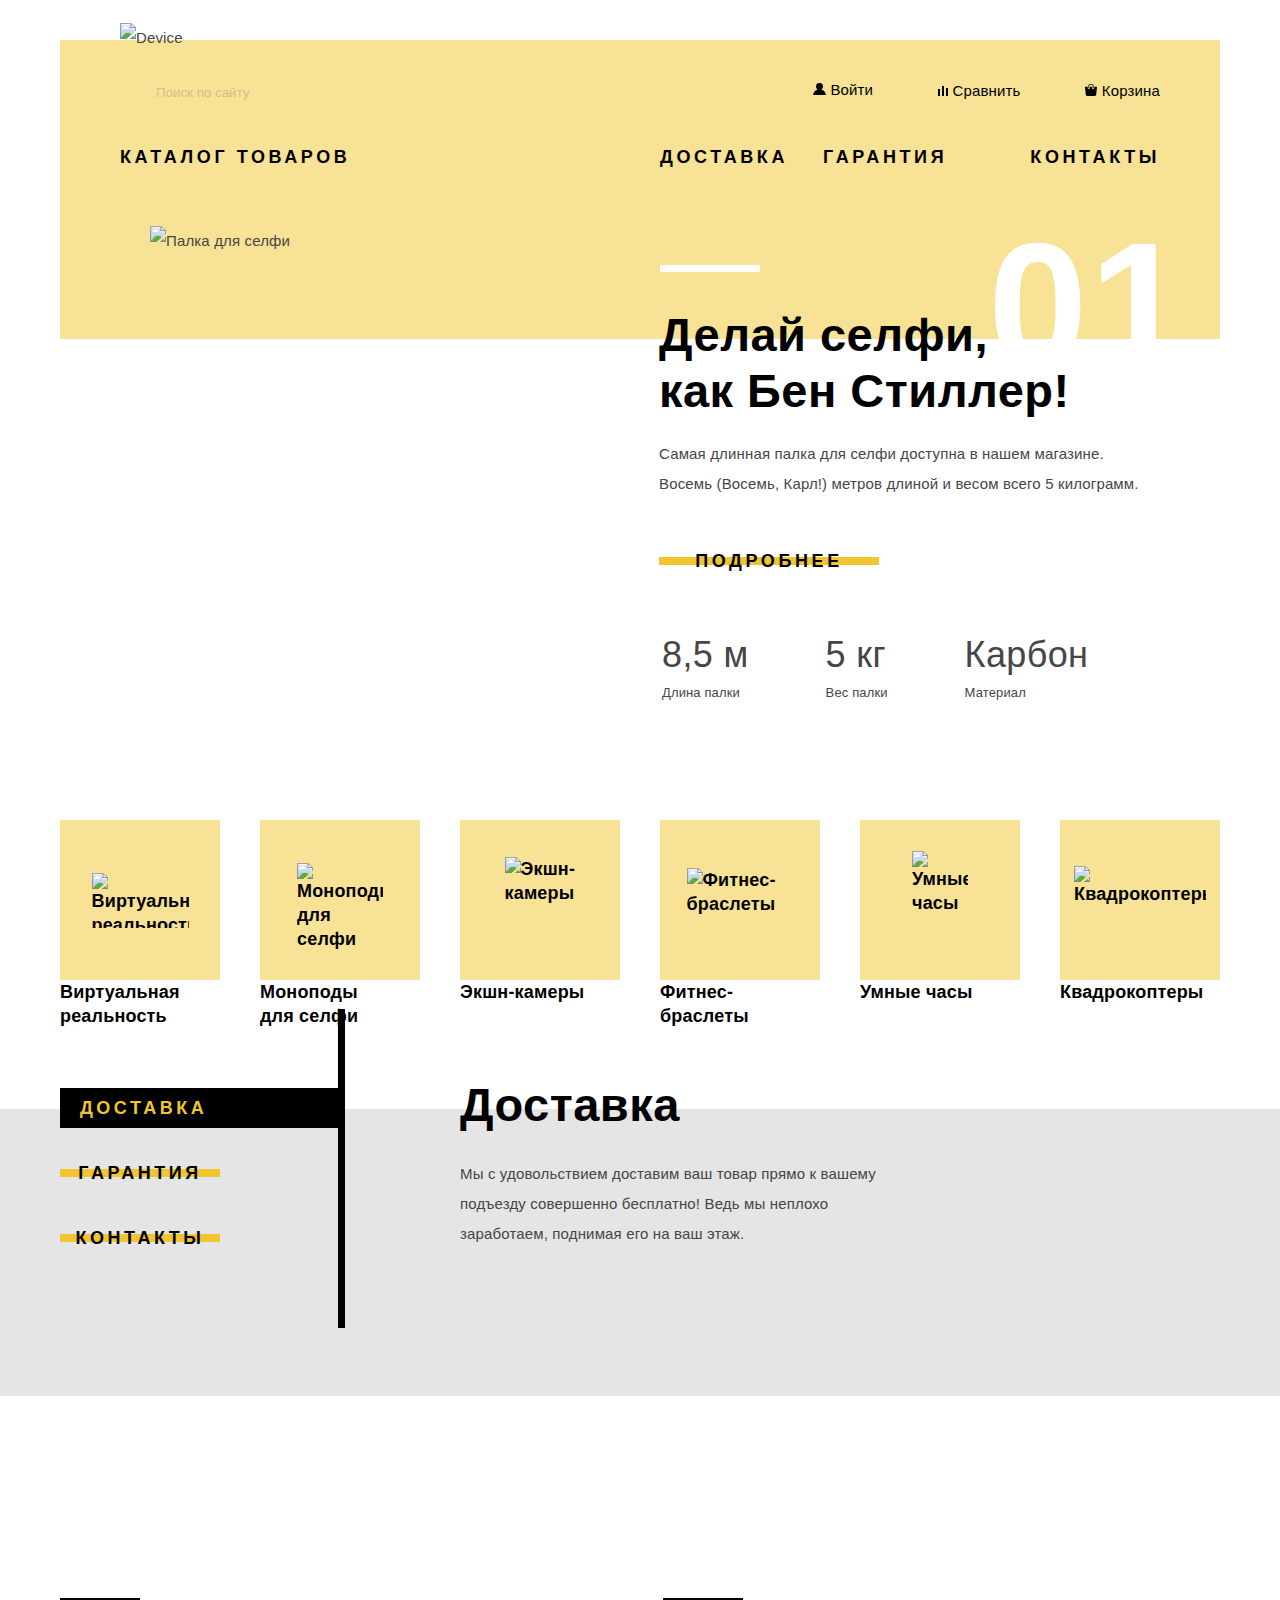
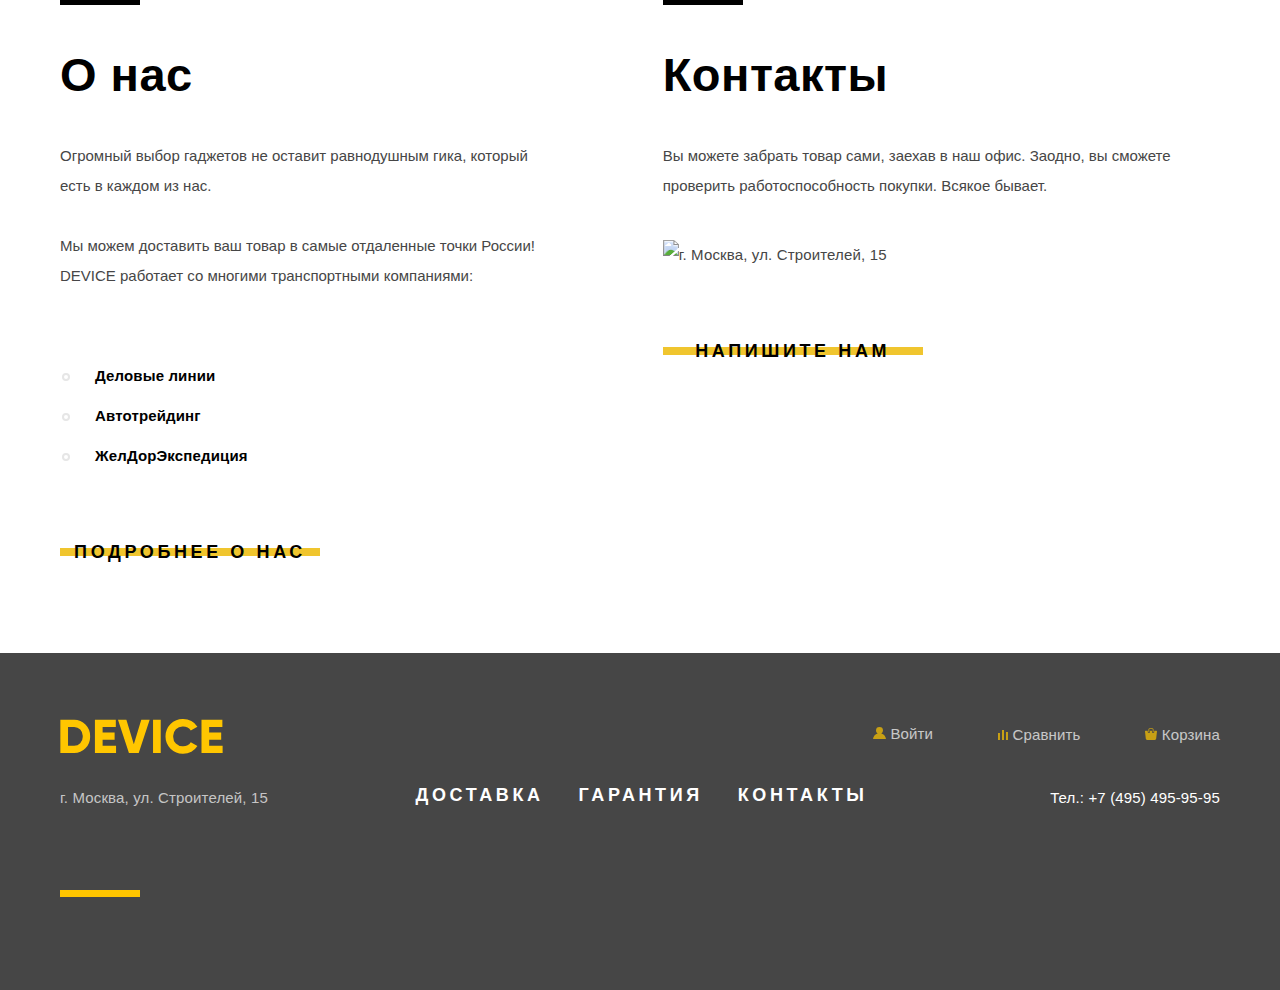
==== commit 2d2671a8: "Added iframe for map" ====
--- a/index.html
+++ b/index.html
@@ -120,7 +120,7 @@
               килограмм.
             </p>
 
-            <button type="button" class="button">Подробнее</button>
+            <button type="button" class="button promo-slide-button">Подробнее</button>
             <table class="promo-features">
               <tr>
                 <td class="promo-feature-value">8,5 м</td>
@@ -332,7 +332,7 @@
           <li class="delivery-services-item">Автотрейдинг</li>
           <li class="delivery-services-item">ЖелДорЭкспедиция</li>
         </ul>
-        <a class="button" href="#">Подробнее о нас</a>
+        <a class="button about-us-button" href="#">Подробнее о нас</a>
       </section>
 
       <section class="contacts">
@@ -449,17 +449,18 @@
     <form class="contact-us-form" action="https://echo.htmlacademy.ru" method="GET">
       <label>
         Ваше имя:
-        <input type="text" name="name" placeholder="Имя Фамилия" />
+        <input class="contact-us-form-field contact-us-form-name" type="text" name="name" placeholder="Имя Фамилия" />
       </label>
 
       <label>
         Ваш e-mail:
-        <input type="email" name="email" placeholder="email@example.com" />
+        <input class="contact-us-form-field contact-us-form-email" type="email" name="email"
+          placeholder="email@example.com" />
       </label>
 
       <label>
         Текст письма:
-        <textarea rows="5" name="text">В свободной форме</textarea>
+        <textarea class="contact-us-form-field contact-us-form-text" rows="5" name="text">В свободной форме</textarea>
       </label>
 
       <button type="submit" class="button">Отправить</button>
@@ -468,6 +469,7 @@
 
   <!-- MAP POPUP -->
   <div class="map-popup">
+    <iframe src="https://yandex.ru/map-widget/v1/-/CCS-uQkp" width="960" height="559" allowfullscreen></iframe>
     <img src="img/index/map-big.png" width="960" height="559" alt="г. Москва, ул. Строителей, 15" />
     <button type="button" class="popup-close" aria-label="Закрыть карту">
       Закрыть
--- a/css/style.css
+++ b/css/style.css
@@ -72,7 +72,7 @@
   font-family: Gilroy, Geneva, sans-serif;
   font-weight: 800;
   font-size: 18px;
-  letter-spacing: 3.5px;
+  letter-spacing: 3.6px;
   line-height: 24px;
   text-transform: uppercase;
   color: #000000;
@@ -198,6 +198,7 @@
   color: #000000;
   background-color: #f7e296;
   border: 2px solid #000000;
+  cursor: pointer;
 }
 
 .search-input:focus + .search-button {
@@ -533,7 +534,7 @@
   font-size: 15px;
 }
 
-.promo-slide .button {
+.promo-slide-button {
   width: 220px;
 }
 
@@ -886,7 +887,11 @@
   margin-bottom: 61px;
 }
 
-.about-us-contacts-container .button {
+.contacts-map {
+  cursor: pointer;
+}
+
+.contact-us-button, .about-us-button{
   width: 260px;
 }
 
@@ -1494,6 +1499,7 @@
 
   border: none;
   background: transparent;
+  cursor: pointer;
 }
 
 .pagination-direction:hover,
@@ -1541,7 +1547,7 @@
   opacity: 0.3;
 }
 
-.footer-logo .footer-logo-image {
+.footer-logo-image {
   fill: #ffc600;
 }
 
@@ -1711,12 +1717,14 @@
   font-weight: 800;
   font-size: 18px;
   line-height: 24px;
-}
-
-.contact-us-form input,
-.contact-us-form textarea {
+  letter-spacing: normal;
+  color: #000000;
+}
+
+.contact-us-form-field  {
+  box-sizing: border-box;
   margin-top: 10px;
-
+  padding-left: 20px;
   font-family: OpenSans, Arial, sans-serif;
   font-weight: 400;
   font-size: 14px;
@@ -1726,17 +1734,19 @@
   border: none;
 }
 
-.contact-us-form input {
+.contact-us-form-name, .contact-us-form-email {
   display: block;
   width: 360px;
   height: 50px;
   margin-bottom: 30px;
 }
 
-.contact-us-form textarea {
+.contact-us-form-text {
+  box-sizing: border-box;
   width: 760px;
   min-height: 156px;
   margin-bottom: 50px;
+  padding-top: 10px;
 }
 
 .map-popup {
@@ -1750,6 +1760,20 @@
   margin-left: -480px;
 }
 
+.map-popup iframe {
+    position: relative;
+    z-index: 2;
+  
+    border: none;
+}
+
+.map-popup img {
+  position: absolute;
+  top: 0;
+  left: 0;
+  z-index: 1;
+}
+
 .popup-show {
   display: block;
 }
@@ -1770,6 +1794,11 @@
   opacity: 0.5;
 }
 
+.map-popup .popup-close {
+  top: 30px;
+  right: 37px;
+}
+
 .popup-close:hover,
 .popup-close:focus {
   opacity: 1;
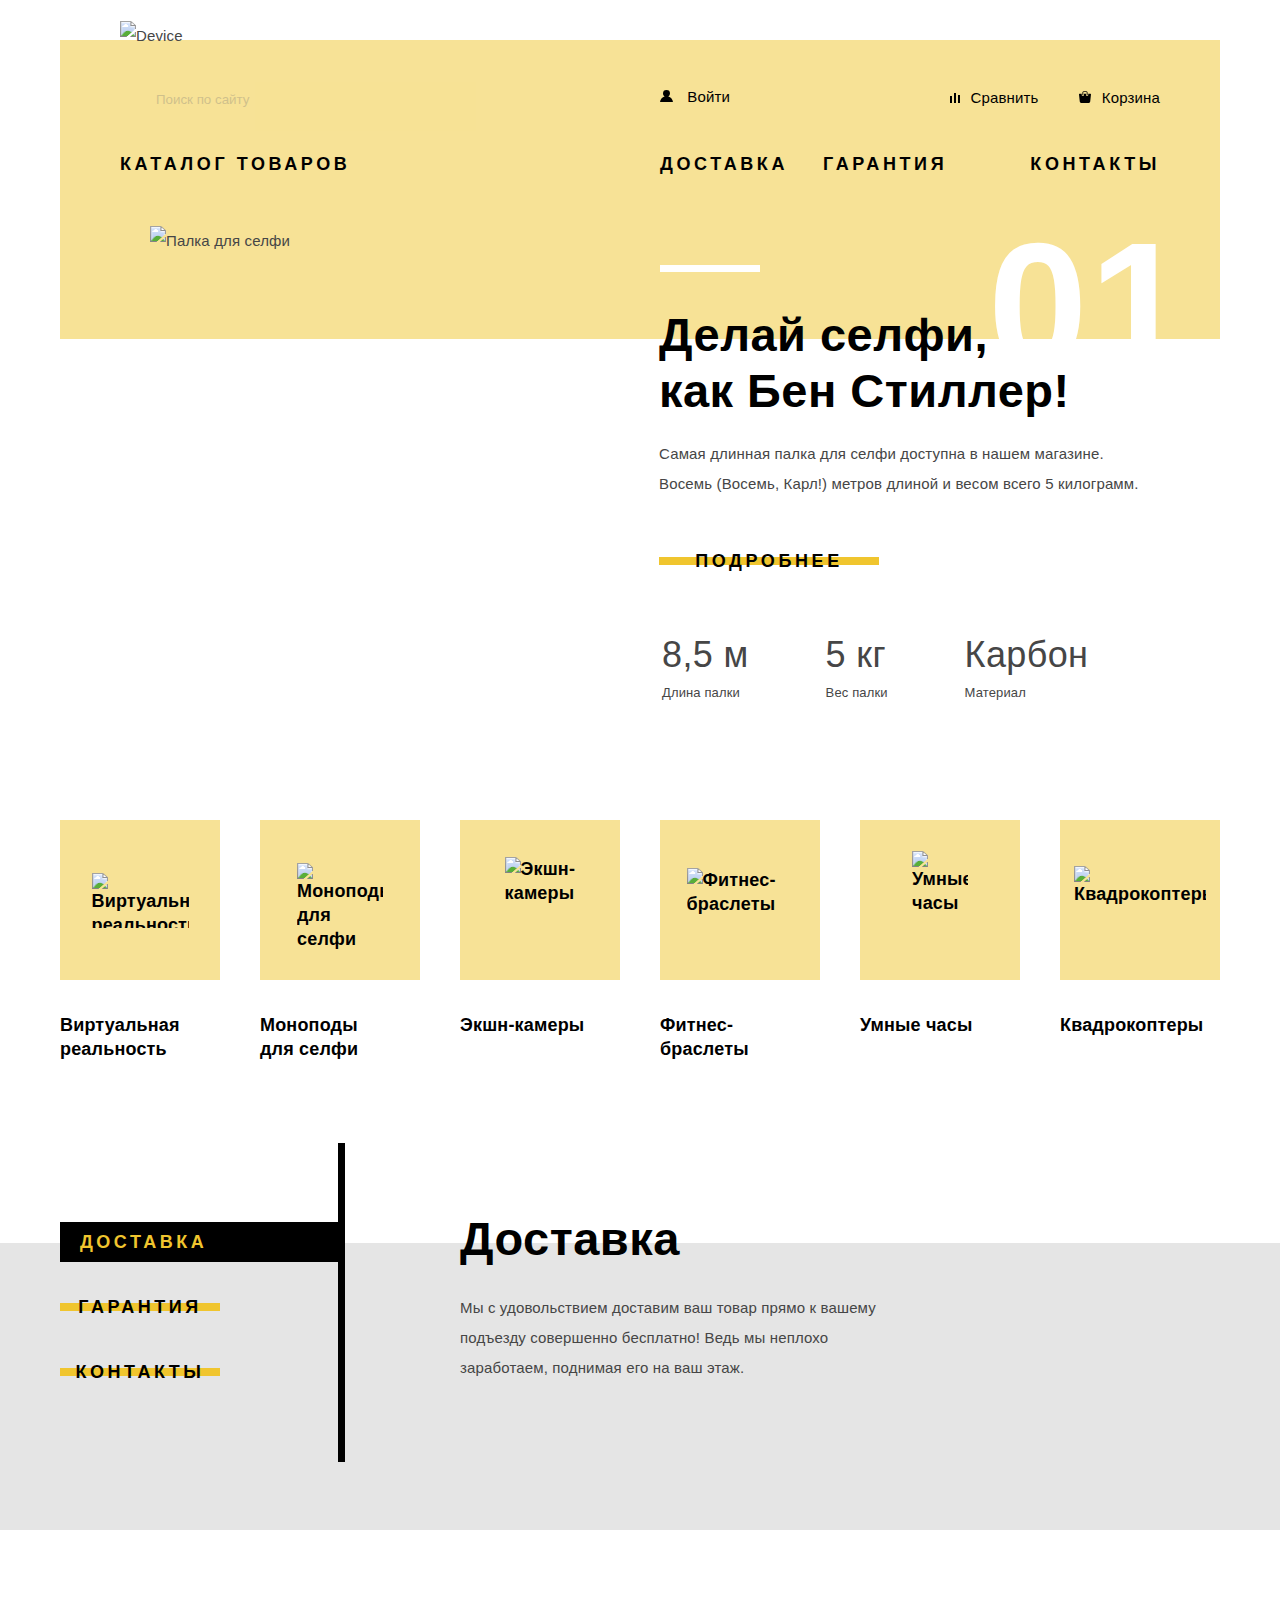
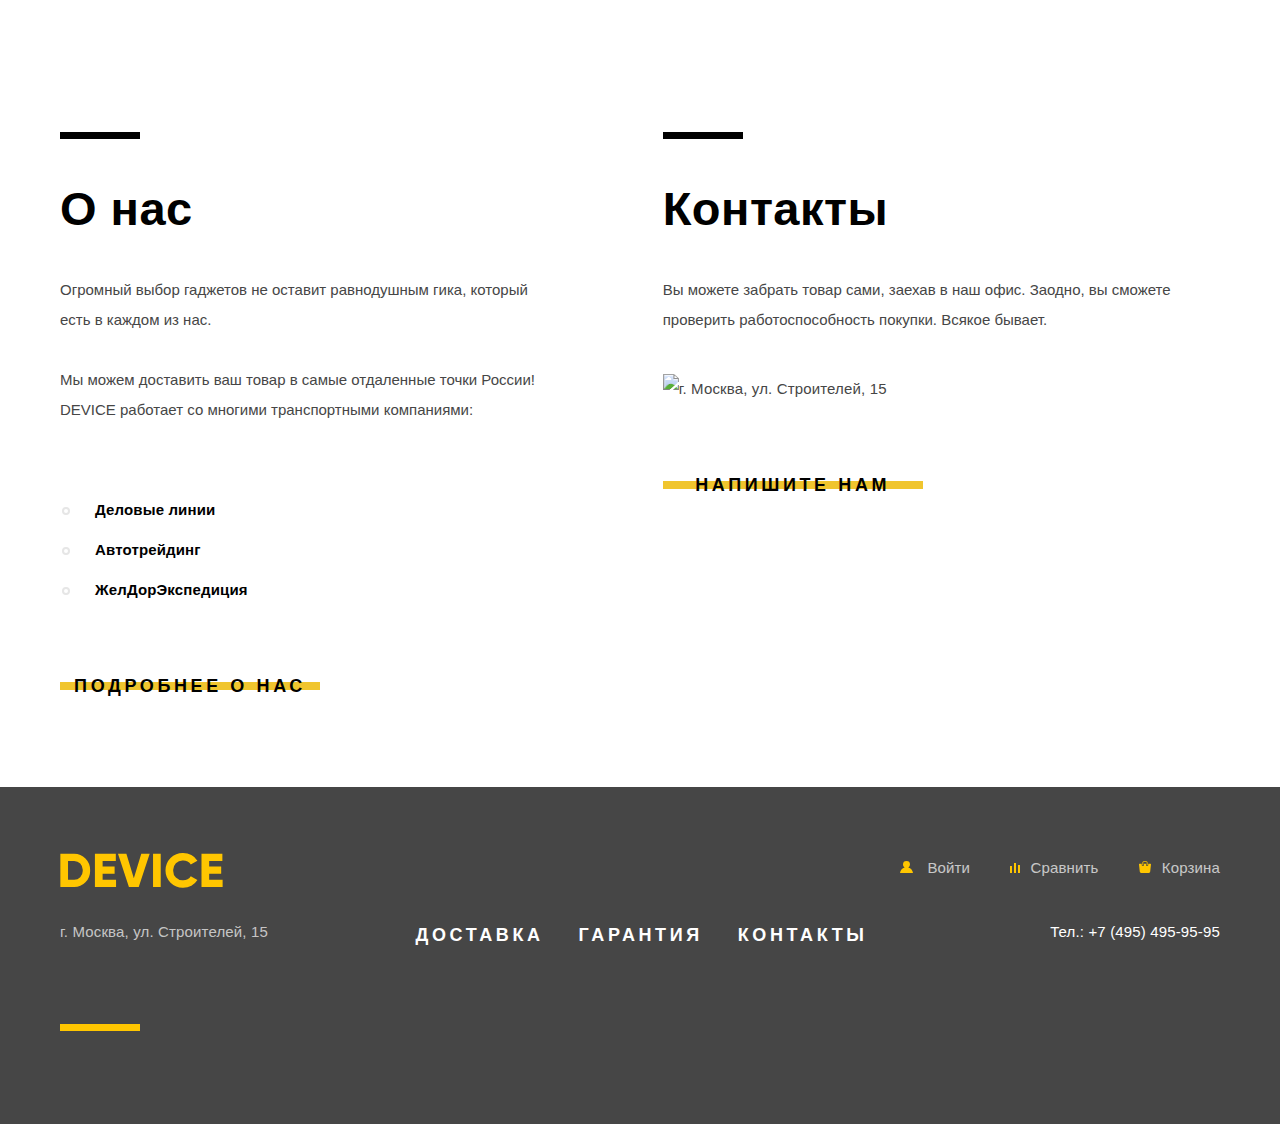
==== commit f938e669: "Fixed promo-description width" ====
--- a/index.html
+++ b/index.html
@@ -116,7 +116,7 @@
             </p>
             <p class="promo-description">
               Самая длинная палка для селфи доступна в нашем магазине.
-              <br />Восемь (Восемь, Карл!) метров длиной и весом всего 5
+              Восемь (Восемь, Карл!) метров длиной и весом всего 5
               килограмм.
             </p>
 
@@ -363,28 +363,29 @@
         </a>
         <ul class="user-navigation">
           <li class="user-navigation-item">
-            <a href="login.html" class="user-navigation-link">
+            <a href="login.html" class="user-navigation-link  footer-navigation-link">
               <svg class="user-navigation-icon" xmlns="http://www.w3.org/2000/svg" width="13" height="12"
                 viewBox="0 0 13 12">
                 <path
                   d="M.032 12h12.937c-.163-2.643-2.074-4.837-4.671-5.543a3.47 3.47 0 0 0 1.687-2.972 3.485 3.485 0 0 0-6.97 0c0 1.264.68 2.361 1.688 2.972C2.106 7.163.194 9.357.032 12z" />
               </svg>
-              Войти
+              <span class="footer-navigation-link-text">Войти</span>
+
             </a>
           </li>
         </ul>
         <ul class="actions-navigation">
           <li class="actions-navigation-item">
-            <a class="actions-navigation-link compare-link" href="compare.html">
+            <a class="actions-navigation-link compare-link  footer-navigation-link" href="compare.html">
               <svg class="actions-navigation-icon" xmlns="http://www.w3.org/2000/svg" width="10" height="10"
                 viewBox="0 0 10 10">
                 <path d="M8 2h1.984v8H8zM0 3h1.984v7H0zM4 0h2v10H4z" />
               </svg>
-              <span>Сравнить</span>
+              <span class="footer-navigation-link-text">Сравнить</span>
             </a>
           </li>
           <li class="actions-navigation-item">
-            <a class="actions-navigation-link cart-link" href="cart.html">
+            <a class="actions-navigation-link cart-link  footer-navigation-link" href="cart.html">
               <svg class="actions-navigation-icon" xmlns="http://www.w3.org/2000/svg" width="12" height="12"
                 viewBox="0 0 12 12">
                 <path
@@ -392,7 +393,7 @@
                 <path
                   d="M3.829 4.499c.239 0 .433-.184.433-.409V1.84c0-.632.672-1.022 1.295-1.022h1.079c.655 0 1.078.401 1.078 1.022v2.25c0 .225.194.409.431.409.239 0 .433-.184.433-.409V1.84C8.577.773 7.761 0 6.636 0H5.557c-1.19 0-2.159.826-2.159 1.84v2.25c0 .225.194.409.431.409z" />
               </svg>
-              <span>Корзина</span>
+              <span class="footer-navigation-link-text">Корзина</span>
             </a>
           </li>
         </ul>
@@ -442,7 +443,8 @@
 
 
   <!-- НАПИШИТЕ НАМ - ФОРМА -->
-  <div class="contact-us-popup">
+  <section class="contact-us-popup">
+    <h2 class="visually-hidden">Напишите нам</h2>
     <button type="button" class="popup-close" aria-label="Закрыть форму">
       Закрыть
     </button>
@@ -465,16 +467,17 @@
 
       <button type="submit" class="button">Отправить</button>
     </form>
-  </div>
+  </section>
 
   <!-- MAP POPUP -->
-  <div class="map-popup">
+  <section class="map-popup">
+    <h2 class="visually-hidden">Как до нас добраться</h2>
     <iframe src="https://yandex.ru/map-widget/v1/-/CCS-uQkp" width="960" height="559" allowfullscreen></iframe>
     <img src="img/index/map-big.png" width="960" height="559" alt="г. Москва, ул. Строителей, 15" />
     <button type="button" class="popup-close" aria-label="Закрыть карту">
       Закрыть
     </button>
-  </div>
+  </section>
 
   <script src="js/modals.js"></script>
 </body>
--- a/css/style.css
+++ b/css/style.css
@@ -106,7 +106,7 @@
   width: 1160px;
   min-height: 226px;
   margin: 0 auto;
-  padding-top: 23px;
+  padding-top: 21px;
 
   background: linear-gradient(#ffffff, #ffffff 40px, #f7e296 40px, #f7e296);
 }
@@ -139,7 +139,7 @@
 }
 
 .header-row-top {
-  margin-top: 16px;
+  margin-top: 25px;
   margin-bottom: 21px;
 }
 
@@ -147,7 +147,7 @@
 .main-navigation-search::before {
   content: "";
   position: absolute;
-  bottom: 25px;
+  bottom: 24px;
   left: 3px;
 
   width: 16px;
@@ -158,8 +158,7 @@
 
 .main-navigation-search {
   position: relative;
-  width: 440px;
-  margin-right: auto;
+  width: 540px;
   
   min-height: 49px;
   display: flex;
@@ -229,25 +228,37 @@
   display: flex;
 }
 
-/* User auth */
-.profile-link {
-  margin-right: 20px;
-}
-
 .logout-link {
   opacity: 0.3;
-}
-
-.actions-navigation-link {
-  margin-left: 65px;
-  display: inline-block;
-  vertical-align: middle;
+  margin-left: 20px;
 }
 
 .actions-navigation-link,
 .user-navigation-link {
   line-height: 30px;
   color: #000000;
+}
+
+.user-navigation-icon {
+  margin-right: 10px;
+}
+
+.actions-navigation-icon {
+  margin-right: 6px;
+}
+
+.actions-navigation {
+  margin-left: auto;
+}
+
+.actions-navigation-item:nth-of-type(1) {
+  margin-right: 41px;
+}
+
+
+.actions-navigation-link {
+  display: inline-block;
+  vertical-align: middle;
 }
 
 .actions-navigation-link:hover,
@@ -262,24 +273,12 @@
   opacity: 0.3;
 }
 
-.actions-navigation-link:hover .actions-navigation-icon,
-.actions-navigation-link:focus .actions-navigation-icon,
-.user-navigation-link:hover .user-navigation-icon,
-.user-navigation-link:focus .user-navigation-icon{
-  opacity: 0.6;
-}
-
-.actions-navigation-link:active .actions-navigation-icon,
-.user-navigation-link:active  .user-navigation-icon{
-  opacity: 0.3;
-}
-
 
 /* Header bottom row */
 
 .catalog-link-container {
   position: relative;
-  width: 250px;
+  width: 260px;
   min-height: 56px;
   margin-right: auto;
 }
@@ -296,7 +295,7 @@
   content: "";
   position: absolute;
   top: 4px;
-  right: 3px;
+  right: 15px;
 
   width: 16px;
   height: 16px;
@@ -314,9 +313,9 @@
 
   box-sizing: border-box;
   width: 1160px;
-  min-height: 150px;
+  min-height: 153px;
   padding-left: 60px;
-  padding-bottom: 30px;
+  padding-bottom: 35px;
   display: flex;
 
   background-color: #f7e296;
@@ -500,14 +499,26 @@
   margin-right: 125px;
 }
 
+.promo-slide-selfie .promo-description {
+  width: 483px;
+}
+
 .promo-slide-fitness img {
   margin-left: 103px;
   margin-right: 138px;
 }
 
+.promo-slide-fitness .promo-description {
+  width: 443px;
+}
+
 .promo-slide-quadrocopter img {
   margin-left: 60px;
   margin-right: 42px;
+}
+
+.promo-slide-quadrocopter .promo-description {
+  width: 453px;
 }
 
 .promo-details {
@@ -567,7 +578,7 @@
 }
 
 /* Categories section */
-.categories-inner {
+.categories {
   margin-bottom: 116px;
 }
 
@@ -621,6 +632,8 @@
 }
 
 .category-item-name {
+  display: inline-block;
+  vertical-align: middle;
   margin-top: 33px;
 }
 
@@ -903,14 +916,14 @@
   padding: 0;
   padding-left: 60px;
   padding-top: 36px;
-  margin-bottom: 47px;
+  margin-bottom: 46px;
 }
 
 .page-header {
   display: block;
   padding: 0;
   margin: 0;
-  margin-bottom: 25px;
+  margin-bottom: 24px;
 }
 
 /* Breadcrumbs */
@@ -926,7 +939,7 @@
 
 .breadcrumbs-link {
   position: relative;
-  margin-right: 40px;
+  margin-right: 38px;
   display: inline-block;
   vertical-align: middle;
   color: #000000;
@@ -993,7 +1006,7 @@
   margin-left: auto;
   padding-left: 58px;
   padding-right: 71px;
-  padding-top: 80px;
+  padding-top: 81px;
 }
 
 .filters-header-container {
@@ -1115,7 +1128,7 @@
   position: relative;
   display: inline-block;
   vertical-align: middle;
-  margin-left: 38px;
+  margin-left: 39px;
 
   font-family: OpenSans-Light, Arial, sans-serif;;
   font-size: 14px;
@@ -1215,7 +1228,7 @@
 .sorting-inner {
   width: 756px;
   min-height: 70px;
-  margin-left: 73px;
+  margin-left: 71px;
   display: flex;
   align-items: center;
 }
@@ -1228,7 +1241,7 @@
 }
 
 .sorting-param-list {
-  margin-left: 55px;
+  margin-left: 52px;
 }
 
 .sorting-param {
@@ -1265,8 +1278,8 @@
   position: absolute;
   width: 11px;
   height: 10px;
-  top: 0;
-  right: 0;
+  top: -5px;
+  right: -4px;
   background-image: url("../img/icons/icon-up-dir.svg");
   background-repeat: no-repeat;
   background-position: 50% 50%;
@@ -1275,8 +1288,8 @@
 .sorting-order-desc::before {
   content: "";
   position: absolute;
-  top: 0;
-  right: 0;
+  top: -5px;
+  right: -3px;
   width: 11px;
   height: 10px;
 
@@ -1308,7 +1321,7 @@
 
 .catalog-list {
   width: 760px;
-  margin-top: 70px;
+  margin-top: 69px;
   display: flex;
   flex-wrap: wrap;
   justify-content: space-between;
@@ -1318,13 +1331,13 @@
   position: relative;
   width: 360px;
 
-  margin-bottom: 46px;
+  margin-bottom: 47px;
 }
 
 .catalog-item-new::before {
   content: "";
   position: absolute;
-  top: 28px;
+  top: 27px;
   right: 27px;
   z-index: 100;
   width: 61px;
@@ -1382,7 +1395,7 @@
 }
 
 .catalog-description {
-  padding-top: 22px;
+  padding-top: 23px;
   display: flex;
   justify-content: space-between;
 }
@@ -1448,6 +1461,9 @@
   width: 760px;
   min-height: 70px;
 
+  margin-top: -13px;
+  margin-bottom: 17px;
+
   display: flex;
   justify-content: space-between;
   align-items: center;
@@ -1455,19 +1471,23 @@
   background-color: rgba(0, 0, 0, 0.08);
 }
 
-.pagination ul {
+.pagination-list {
   padding: 0;
   margin: 0;
   list-style: none;
 }
 
-.pagination li {
+.pagination-item {
   display: inline-block;
   vertical-align: middle;
   margin-right: 30px;
 }
 
-.pagination-item {
+.pagination-item:nth-last-of-type(1) {
+  margin-right: 0;
+}
+
+.pagination-item-link {
   font-family: Gilroy, Geneva, sans-serif;
   font-weight: 800;
   font-size: 16px;
@@ -1475,19 +1495,21 @@
   opacity: 0.3;
 }
 
-.pagination-item:hover,
-.pagination-item:focus {
+.pagination-item-link:hover,
+.pagination-item-link:focus {
   opacity: 0.6;
 }
 
-.pagination-item-current,
-.pagination-item:active {
+.pagination-item-link-current,
+.pagination-item-link:active {
   opacity: 1;
 }
 
 .pagination-direction {
-  width: 137px;
+  box-sizing: border-box;
+  width: 136px;
   min-height: 70px;
+  padding: 0;
 
   font-family: Gilroy, Geneva, sans-serif;
   font-weight: 800;
@@ -1563,32 +1585,46 @@
 }
 
 
+.footer .actions-navigation {
+  margin-left: 40px;
+}
+
+.footer .user-navigation-link, .footer .actions-navigation-link {
+  vertical-align: top;
+}
+
 .footer-address,
 .footer-phone {
   padding: 0;
   margin: 0;
 }
 
-.footer-phone a {
+.footer-phone a, .footer .logout-link {
   color: #ffffff;
 }
 
-.footer .user-navigation-link,
-.footer .actions-navigation-link {
+.footer-navigation-link-text {
   color: #ffffff;
   opacity: 0.7;
 }
 
 .footer .user-navigation-link:hover,
+.footer .actions-navigation-link:hover,
 .footer .user-navigation-link:focus,
-.footer .actions-navigation-link:hover,
 .footer .actions-navigation-link:focus {
   opacity: 1;
 }
 
-.footer .user-navigation-link:active
-.footer .actions-navigation-link:active {
-  opacity: 0.3;
+.footer-navigation-link:hover .footer-navigation-link-text,
+.footer-navigation-link:focus .footer-navigation-link-text{
+  opacity: 1;
+}
+
+.footer-navigation-link:hover .user-navigation-icon,
+.footer-navigation-link:focus .user-navigation-icon,
+.footer-navigation-link:hover .actions-navigation-icon,
+.footer-navigation-link:focus .actions-navigation-icon{
+  opacity: 0.6;
 }
 
 
@@ -1601,6 +1637,7 @@
 
 .footer .service-navigation-link {
   color: #ffffff;
+  vertical-align: bottom;
 }
 
 .footer .service-navigation-item {
@@ -1655,9 +1692,13 @@
   opacity: 0.1;
 }
 
+.footer-developer {
+  padding-top: 12px;
+}
+
 .developer-link {
   display: inline-block;
-  vertical-align: top;
+  vertical-align: bottom;
   width: 27px;
   height: 35px;
 
@@ -1795,6 +1836,7 @@
 }
 
 .map-popup .popup-close {
+  z-index: 3;
   top: 30px;
   right: 37px;
 }
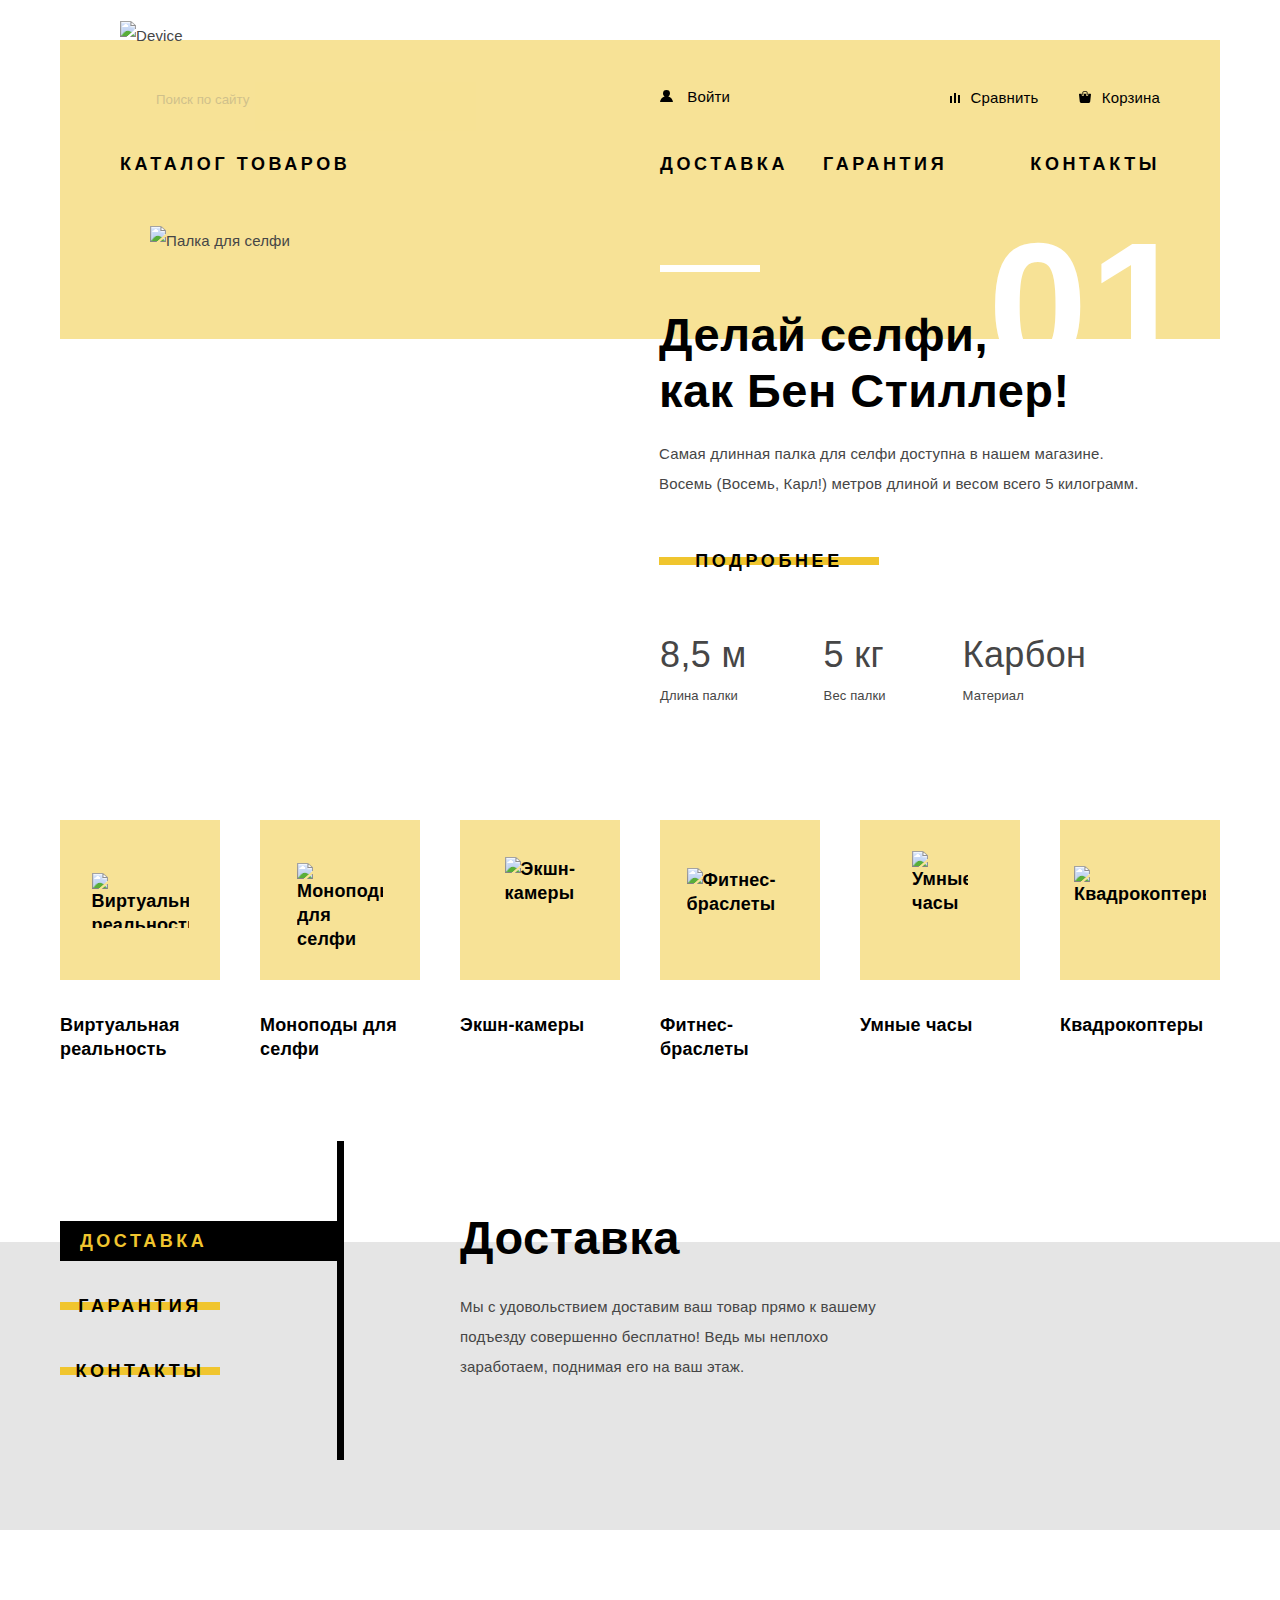
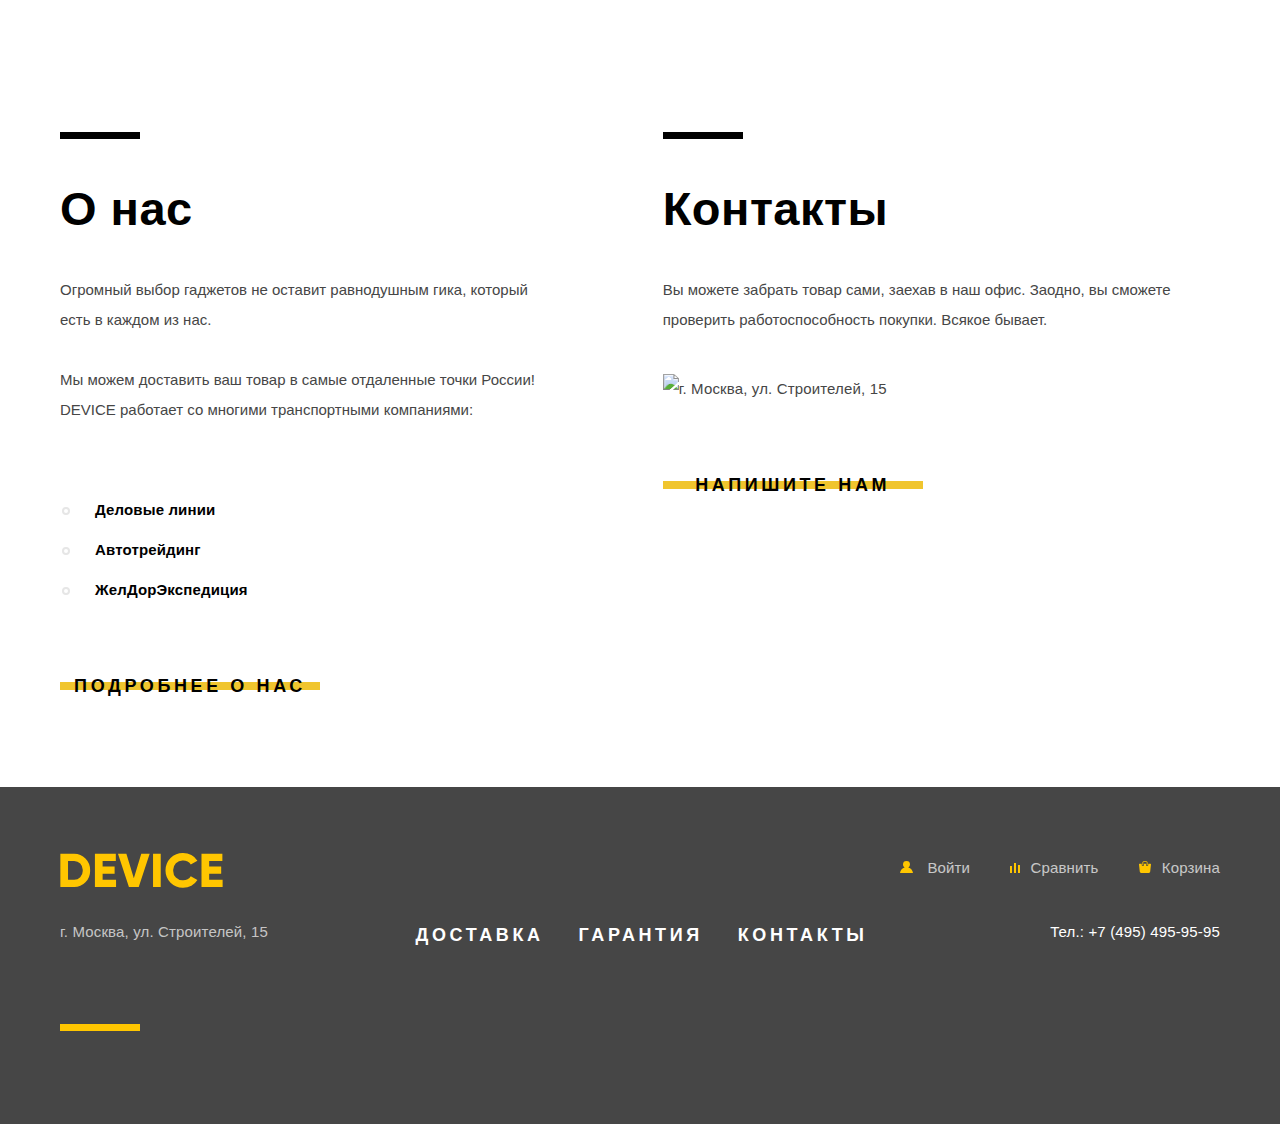
==== commit 724c9ac1: "Fixed element widths at index page" ====
--- a/index.html
+++ b/index.html
@@ -205,7 +205,7 @@
               <img class="category-icon" src="img/icons/popular-2.svg" width="86" height="117"
                 alt="Моноподы для селфи" />
             </div>
-            <span class="category-item-name">Моноподы<br />для селфи</span>
+            <span class="category-item-name">Моноподы для селфи</span>
           </a>
         </li>
         <li class="category-item">
@@ -247,14 +247,14 @@
       <div class="info-inner container">
         <h2 class="visually-hidden">Как мы работаем</h2>
         <ul class="info-navigation">
-          <li>
-            <a class="info-navigation-item button info-navigation-current" href="#">Доставка</a>
-          </li>
-          <li>
-            <a class="info-navigation-item button" href="#">Гарантия</a>
-          </li>
-          <li>
-            <a class="info-navigation-item button" href="#">Контакты</a>
+          <li class="info-navigation-item">
+            <a class="info-navigation-item-link button info-navigation-link-current" href="#">Доставка</a>
+          </li>
+          <li class="info-navigation-item">
+            <a class="info-navigation-item-link button" href="#">Гарантия</a>
+          </li>
+          <li class="info-navigation-item">
+            <a class="info-navigation-item-link button" href="#">Контакты</a>
           </li>
         </ul>
 
--- a/css/style.css
+++ b/css/style.css
@@ -551,6 +551,7 @@
 
 .promo-features {
   margin-top: 47px;
+  margin-left: -2px;
 }
 
 .promo-features td {
@@ -567,6 +568,7 @@
   font-size: 36px;
   line-height: 48px;
   letter-spacing: 0.36px;
+  padding-bottom: 4px;
 }
 
 .promo-feature-name {
@@ -579,7 +581,7 @@
 
 /* Categories section */
 .categories {
-  margin-bottom: 116px;
+  margin-bottom: 115px;
 }
 
 .categories-list {
@@ -633,6 +635,7 @@
 
 .category-item-name {
   display: inline-block;
+  max-width: 160px;
   vertical-align: middle;
   margin-top: 33px;
 }
@@ -641,7 +644,7 @@
 .info {
   z-index: 0;
   position: relative;
-  min-height: 353px;
+  min-height: 354px;
   margin-bottom: 94px;
 
   background: linear-gradient(
@@ -702,21 +705,21 @@
   list-style: none;
 }
 
-.info-navigation li {
+.info-navigation-item {
   vertical-align: bottom;
 }
 
 .info-navigation::before {
   content: "";
   position: absolute;
-  top: -49px;
-  left: 278px;
+  top: -50px;
+  left: 277px;
   width: 7px;
   height: 319px;
   background-color: #000000;
 }
 
-.info-navigation-item {
+.info-navigation-item-link {
   z-index: 2;
   position: relative;
   box-sizing: border-box;
@@ -731,13 +734,13 @@
   text-transform: uppercase;
 }
 
-.info-navigation-current:hover,
-.info-navigation-current:focus {
+.info-navigation-link-current:hover,
+.info-navigation-link-current:focus {
   background-color: #000000;
 }
 
-.info-navigation-item:active,
-.info-navigation-current {
+.info-navigation-item-link:active,
+.info-navigation-link-current {
   width: 278px;
   min-height: 40px;
   padding-left: 20px;
@@ -748,16 +751,17 @@
   color: #f0c52e;
 }
 
-.info-navigation-current::before {
+.info-navigation-link-current::before {
   display: none;
 }
 
-.info-navigation-current:hover::before,
-.info-navigation-current:focus::before {
+.info-navigation-link-current:hover::before,
+.info-navigation-link-current:focus::before {
   display: none;
 }
 
 .info-section-name {
+  max-width: 500px;
   display: inline-block;
   vertical-align: middle;
   margin-bottom: 24px;
@@ -768,6 +772,10 @@
   color: #000000;
 }
 
+.info-details {
+  max-width: 440px;
+}
+
 /* Brands section */
 .brands {
   margin-bottom: 88px;
@@ -777,7 +785,7 @@
   margin: 0;
   padding: 0;
   display: flex;
-  justify-content: space-around;
+  justify-content: space-between;
   list-style: none;
 }
 
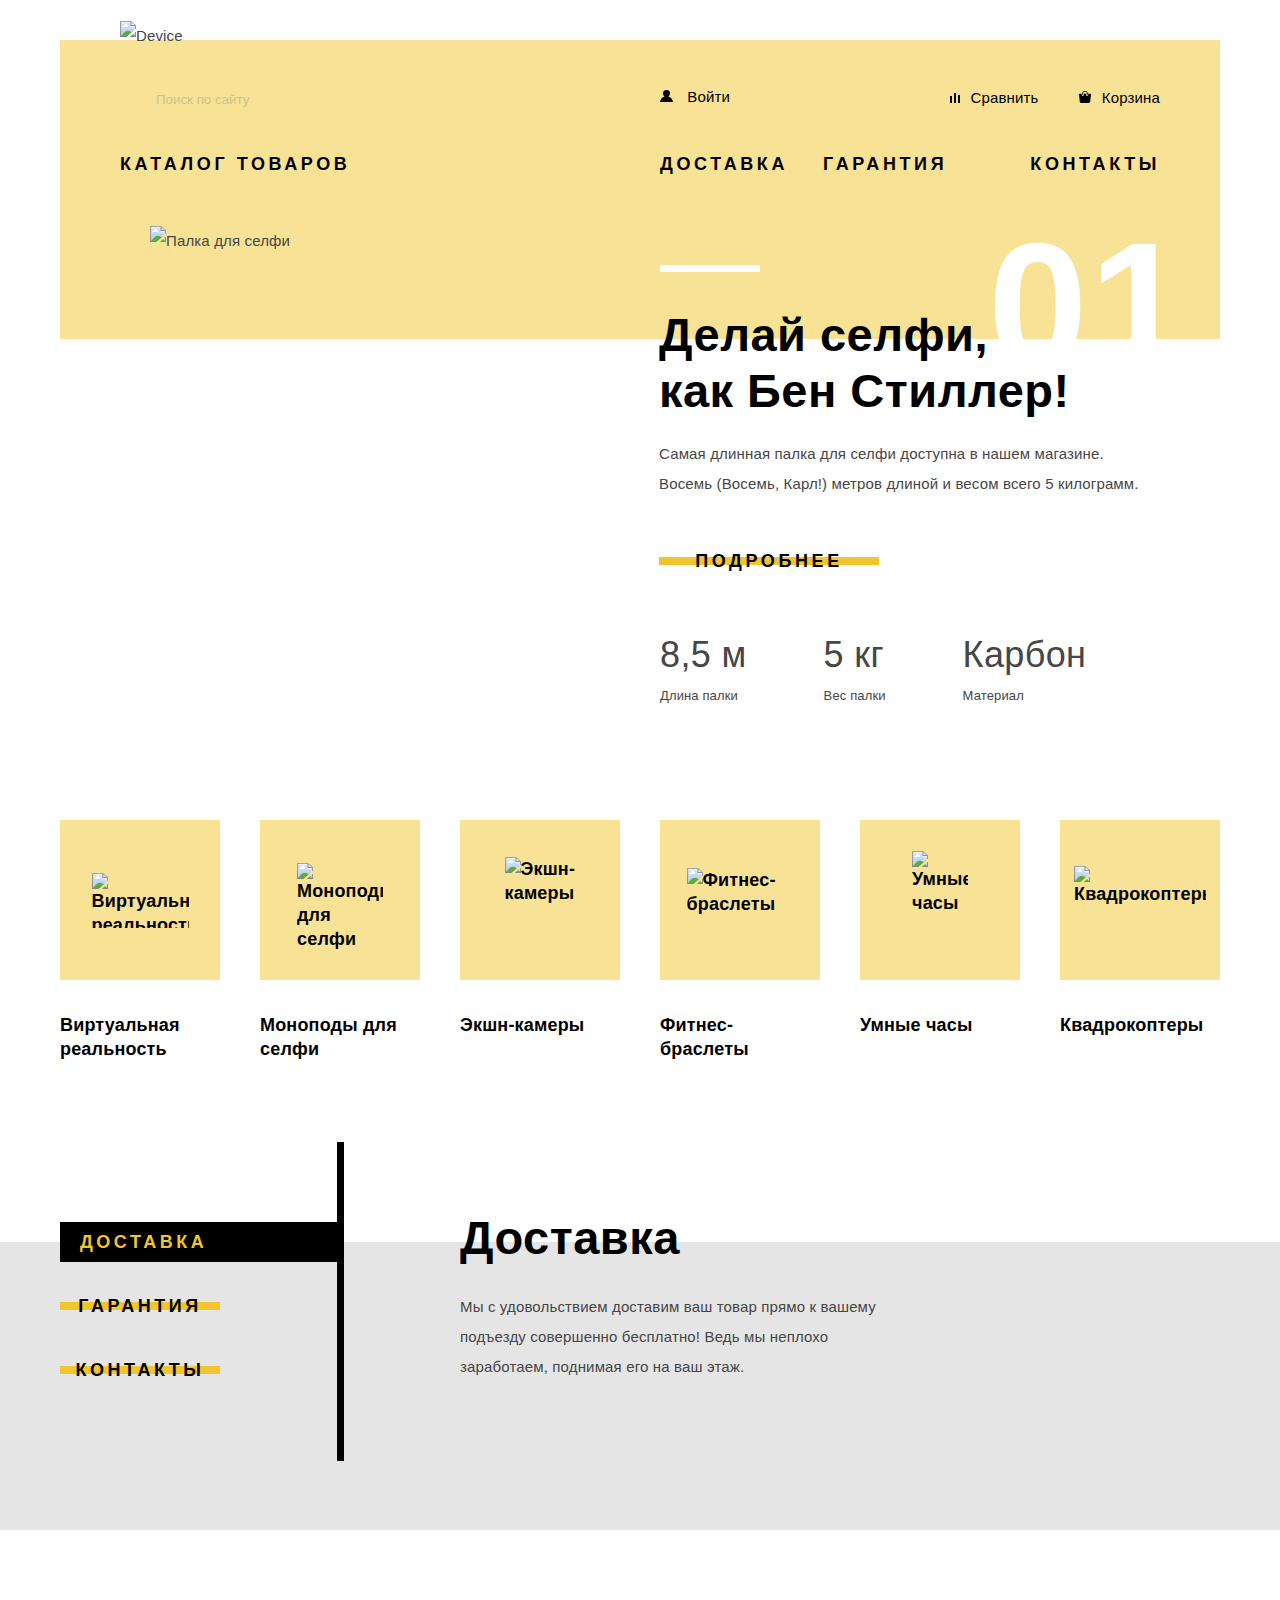
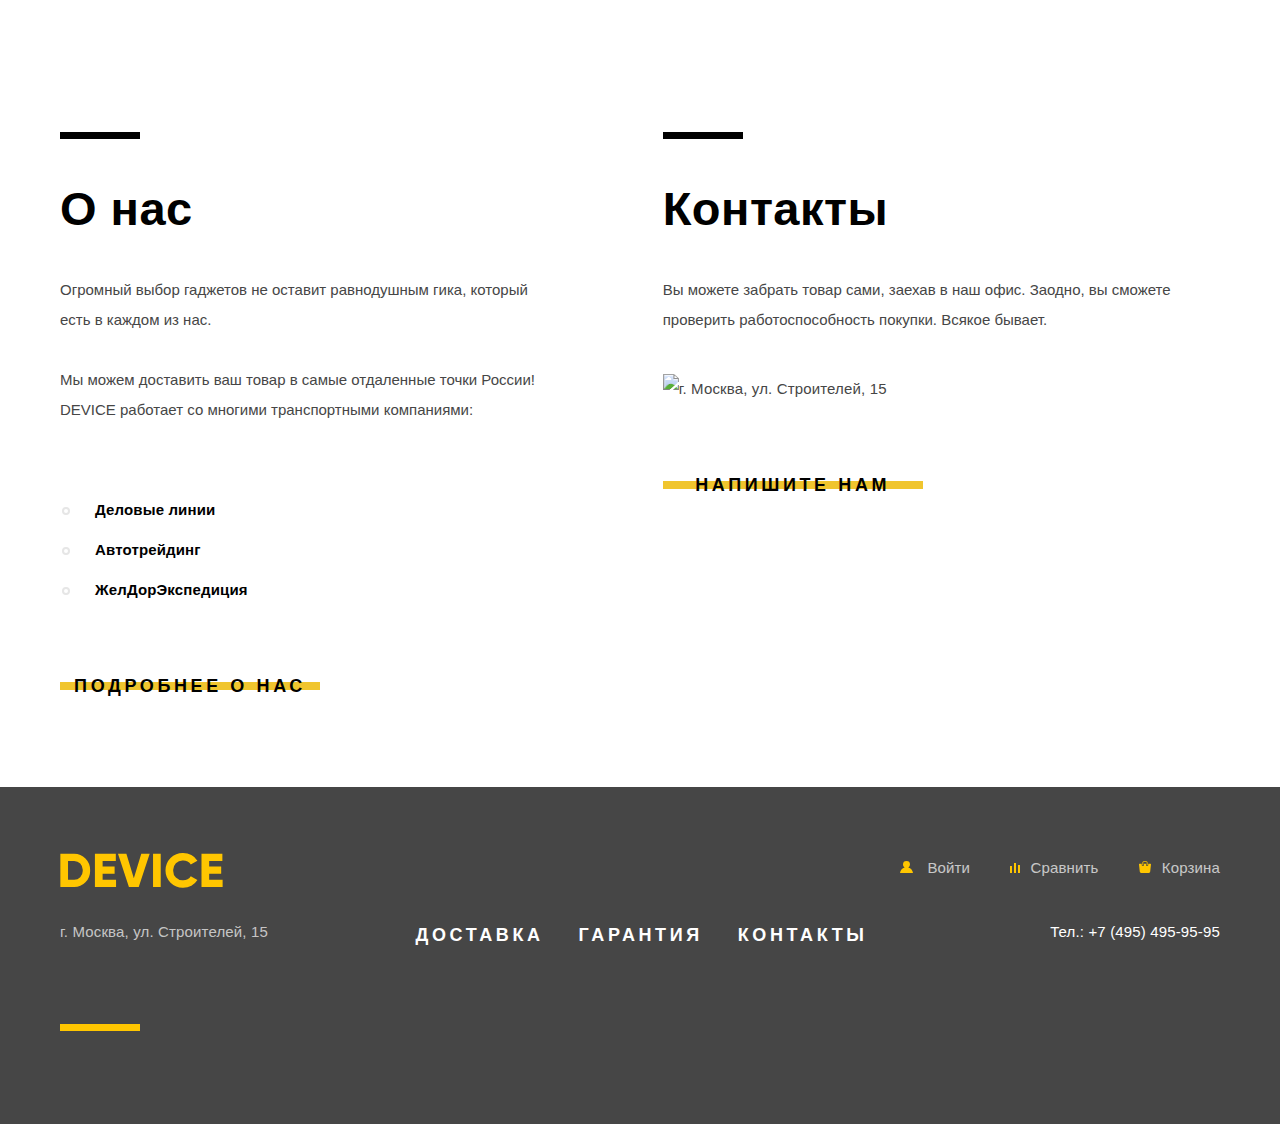
==== commit 2b650e9e: "Fixed fonts" ====
--- a/index.html
+++ b/index.html
@@ -95,18 +95,18 @@
 
   <main>
     <h1 class="visually-hidden">Интернет-магазин "Device"</h1>
-    <input class="visually-hidden" type="radio" id="product-1" name="toggle" checked />
-    <input class="visually-hidden" type="radio" id="product-2" name="toggle" />
-    <input class="visually-hidden" type="radio" id="product-3" name="toggle" />
+    <input class="visually-hidden" type="radio" id="promo-1" name="toggle-promo" checked />
+    <input class="visually-hidden" type="radio" id="promo-2" name="toggle-promo" />
+    <input class="visually-hidden" type="radio" id="promo-3" name="toggle-promo" />
     <section class="promo container">
       <div class="slider-controls">
-        <label for="product-1">Первый</label>
-        <label for="product-2">Второй</label>
-        <label for="product-3">Третий</label>
+        <label for="promo-1">Первый</label>
+        <label for="promo-2">Второй</label>
+        <label for="promo-3">Третий</label>
       </div>
       <ul class="promo-slider-list">
         <!-- ПЕРВЫЙ СЛАЙД -->
-        <li class="promo-slide promo-slide-current promo-slide-selfie" id="slide-1">
+        <li class="promo-slide promo-slide-current promo-slide-selfie">
           <h2 class="visually-hidden">Палка для селфи</h2>
           <img class="promo-photo" src="img/index/promo-1.png" alt="Палка для селфи" width="384" height="486" />
           <div class="promo-details">
@@ -137,7 +137,7 @@
         </li>
 
         <!-- ВТОРОЙ СЛАЙД -->
-        <li class="promo-slide promo-slide-fitness" id="slide-2">
+        <li class="promo-slide promo-slide-fitness">
           <h2 class="visually-hidden">Фитнес-браслет</h2>
           <img class="promo-photo" src="img/index/promo-2.png" alt="Фитнес-браслет" width="345" height="485" />
           <div class="promo-details">
@@ -159,7 +159,7 @@
         </li>
 
         <!-- ТРЕТИЙ СЛАЙД -->
-        <li class="promo-slide promo-slide-quadrocopter" id="slide-3">
+        <li class="promo-slide promo-slide-quadrocopter">
           <h2 class="visually-hidden">Квадрокоптер</h2>
           <img class="promo-photo" src="img/index/promo-3.png" alt="Квадрокоптер" width="526" height="334" />
           <div class="promo-details">
@@ -243,23 +243,33 @@
       </ul>
     </section>
 
+    <!-- <div class="slider-controls">
+        <label for="promo-1">Первый</label>
+        <label for="promo-2">Второй</label>
+        <label for="promo-3">Третий</label>
+      </div> -->
+
+    <input class="visually-hidden" type="radio" id="info-1" name="toggle-info" checked />
+    <input class="visually-hidden" type="radio" id="info-2" name="toggle-info" />
+    <input class="visually-hidden" type="radio" id="info-3" name="toggle-info" />
     <section class="info">
+
       <div class="info-inner container">
         <h2 class="visually-hidden">Как мы работаем</h2>
-        <ul class="info-navigation">
-          <li class="info-navigation-item">
-            <a class="info-navigation-item-link button info-navigation-link-current" href="#">Доставка</a>
-          </li>
-          <li class="info-navigation-item">
-            <a class="info-navigation-item-link button" href="#">Гарантия</a>
-          </li>
-          <li class="info-navigation-item">
-            <a class="info-navigation-item-link button" href="#">Контакты</a>
-          </li>
-        </ul>
+        <div class="info-navigation">
+          <label class="info-navigation-item button" for="info-1">
+            Доставка
+          </label>
+          <label class="info-navigation-item button" for="info-2">
+            Гарантия
+          </label>
+          <label class="info-navigation-item button" for="info-3">
+            Контакты
+          </label>
+        </div>
 
         <!-- Тут будет слайдер -->
-        <div class="info-slide info-slide-current info-slide-delivery">
+        <div class="info-slide info-slide-delivery">
           <h3 class="info-section-name">Доставка</h3>
           <p class="info-details">
             Мы с удовольствием доставим ваш товар прямо к вашему подъезду
@@ -479,7 +489,7 @@
     </button>
   </section>
 
-  <script src="js/modals.js"></script>
+  <script src="js/popups.min.js"></script>
 </body>
 
 </html>--- a/css/style.css
+++ b/css/style.css
@@ -1,24 +1,24 @@
 @font-face {
   font-family: Gilroy;
-  src: url(../fonts/gilroyextrabold.woff2);
+  src: url(../fonts/gilroyextrabold.woff);
   font-weight: 800;
 }
 
 @font-face {
   font-family: Gilroy-Light;
-  src: url(../fonts/gilroylight.woff2);
+  src: url(../fonts/gilroylight.woff);
   font-weight: 300;
 }
 
 @font-face {
   font-family: OpenSans-Light;
-  src: url(../fonts/opensanslight.woff2);
+  src: url(../fonts/opensanslight.woff);
   font-weight: 300;
 }
 
 @font-face {
   font-family: OpenSans;
-  src: url(../fonts/opensans.woff2);
+  src: url(../fonts/opensans.woff);
   font-weight: 400;
 }
 
@@ -65,6 +65,8 @@
   height: 40px;
   border: none;
 
+  display: -webkit-box;
+  display: -ms-flexbox;
   display: flex;
   align-items: center;
   justify-content: center;
@@ -85,6 +87,8 @@
     transparent 24px,
     transparent 40px
   );
+  -webkit-transition: all 0.2s;
+  -o-transition: all 0.2s;
   transition: all 0.2s;
   cursor: pointer;
 }
@@ -102,12 +106,21 @@
 /* HEADER */
 .main-header {
   position: relative;
+  -webkit-box-sizing: border-box;
   box-sizing: border-box;
   width: 1160px;
   min-height: 226px;
   margin: 0 auto;
   padding-top: 21px;
 
+  background: -webkit-linear-gradient(
+    #ffffff,
+    #ffffff 40px,
+    #f7e296 40px,
+    #f7e296
+  );
+
+  background: -o-linear-gradient(#ffffff, #ffffff 40px, #f7e296 40px, #f7e296);
   background: linear-gradient(#ffffff, #ffffff 40px, #f7e296 40px, #f7e296);
 }
 
@@ -134,6 +147,8 @@
 
 .header-row-top,
 .header-row-bottom {
+  display: -webkit-box;
+  display: -ms-flexbox;
   display: flex;
   align-items: flex-start;
 }
@@ -145,27 +160,30 @@
 
 /* Search */
 .main-navigation-search::before {
-  content: "";
+  content: '';
   position: absolute;
   bottom: 24px;
   left: 3px;
 
   width: 16px;
   height: 16px;
-  background-image: url("../img/icons/search.svg");
+  background-image: url('../img/icons/search.svg');
   background-repeat: no-repeat;
 }
 
 .main-navigation-search {
   position: relative;
   width: 540px;
-  
+
   min-height: 49px;
+  display: -webkit-box;
+  display: -ms-flexbox;
   display: flex;
   align-items: flex-end;
 }
 
 .search-input {
+  -webkit-box-sizing: border-box;
   box-sizing: border-box;
   height: 49px;
   width: 356px;
@@ -190,6 +208,7 @@
 
 .search-button {
   display: none;
+  -webkit-box-sizing: border-box;
   box-sizing: border-box;
   width: 84px;
   height: 49px;
@@ -221,10 +240,14 @@
   background-color: #000000;
 }
 
-.user-navigation, .actions-navigation, .service-navigation {
+.user-navigation,
+.actions-navigation,
+.service-navigation {
   margin: 0;
   padding: 0;
   list-style: none;
+  display: -webkit-box;
+  display: -ms-flexbox;
   display: flex;
 }
 
@@ -254,7 +277,6 @@
 .actions-navigation-item:nth-of-type(1) {
   margin-right: 41px;
 }
-
 
 .actions-navigation-link {
   display: inline-block;
@@ -273,9 +295,7 @@
   opacity: 0.3;
 }
 
-
 /* Header bottom row */
-
 .catalog-link-container {
   position: relative;
   width: 260px;
@@ -283,89 +303,8 @@
   margin-right: auto;
 }
 
-.catalog-link {
-  display: block;
-}
-
 .catalog-link span {
   position: relative;
-}
-
-.catalog-link::after {
-  content: "";
-  position: absolute;
-  top: 4px;
-  right: 15px;
-
-  width: 16px;
-  height: 16px;
-  background-image: url("../img/icons/plus.svg");
-  background-repeat: no-repeat;
-}
-
-/* Category dropdown */
-.category-dropdown {
-  opacity: 0;
-  z-index: 15;
-  position: absolute;
-  left: -60px;
-  top: 35px;
-
-  box-sizing: border-box;
-  width: 1160px;
-  min-height: 153px;
-  padding-left: 60px;
-  padding-bottom: 35px;
-  display: flex;
-
-  background-color: #f7e296;
-  transition: all 0.2s;
-}
-
-.catalog-link-container:hover .category-dropdown,
-.catalog-link-container:focus .category-dropdown {
-  opacity: 1;
-}
-
-.category-dropdown-column {
-  width: 220px;
-  padding: 0;
-  margin: 0;
-  margin-right: 58px;
-  list-style: none;
-}
-
-.category-dropdown a {
-  font-size: 15px;
-  letter-spacing: 0.15px;
-  line-height: 36px;
-  color: #000000;
-}
-
-.category-dropdown a:hover,
-.category-dropdown a:focus {
-  opacity: 0.6;
-}
-
-.category-dropdown a:active {
-  opacity: 0.3;
-}
-
-/* Info links */
-.service-navigation {
-  display: flex;
-}
-
-.main-header .service-navigation {
-  width: 500px;
-}
-
-.main-header .service-navigation-item:nth-of-type(1){
-  margin-right: 35px;
-}
-
-.main-header  .service-navigation-item:nth-last-of-type(1){
-  margin-left: auto;
 }
 
 .service-navigation-link,
@@ -393,11 +332,108 @@
   opacity: 0.3;
 }
 
+.catalog-link-container::after {
+  content: '';
+  position: absolute;
+  top: 4px;
+  right: 15px;
+
+  width: 16px;
+  height: 16px;
+  background-image: url('../img/icons/plus.svg');
+  background-repeat: no-repeat;
+  opacity: 0.3;
+}
+
+/* Category dropdown */
+.category-dropdown {
+  opacity: 0;
+  z-index: 15;
+  position: absolute;
+  left: -60px;
+  top: 35px;
+
+  -webkit-box-sizing: border-box;
+  box-sizing: border-box;
+  width: 1160px;
+  min-height: 153px;
+  padding-left: 60px;
+  padding-bottom: 35px;
+  display: -webkit-box;
+  display: -ms-flexbox;
+  display: flex;
+
+  background-color: #f7e296;
+  -webkit-transition: all 0.2s;
+  -o-transition: all 0.2s;
+  transition: all 0.2s;
+}
+
+.catalog-link-container:hover .category-dropdown,
+.catalog-link-container:focus .category-dropdown {
+  opacity: 1;
+}
+
+.category-dropdown-column {
+  width: 220px;
+  padding: 0;
+  margin: 0;
+  margin-right: 58px;
+  list-style: none;
+}
+
+.category-dropdown a {
+  font-size: 15px;
+  letter-spacing: 0.15px;
+  line-height: 36px;
+  color: #000000;
+}
+
+.category-dropdown a:hover,
+.category-dropdown a:focus {
+  opacity: 0.6;
+}
+
+.category-dropdown a:active {
+  opacity: 0.3;
+}
+
+/* Info links */
+.service-navigation {
+  display: -webkit-box;
+  display: -ms-flexbox;
+  display: flex;
+}
+
+.main-header .service-navigation {
+  width: 500px;
+}
+
+.main-header .service-navigation-item:nth-of-type(1) {
+  margin-right: 35px;
+}
+
+.main-header .service-navigation-item:nth-last-of-type(1) {
+  margin-left: auto;
+}
+
 /* INDEX PAGE */
 /* Promo section */
 .promo {
   position: relative;
   margin-bottom: 108px;
+  background: -webkit-linear-gradient(
+    #f7e296,
+    #f7e296 113px,
+    #ffffff 113px,
+    #ffffff
+  );
+  background: -o-linear-gradient(
+    #f7e296,
+    #f7e296 113px,
+    #ffffff 113px,
+    #ffffff
+  );
   background: linear-gradient(#f7e296, #f7e296 113px, #ffffff 113px, #ffffff);
 }
 
@@ -409,7 +445,7 @@
 
 /* decoration */
 .promo-slide::before {
-  content: "";
+  content: '';
   position: absolute;
   top: 39px;
   left: 600px;
@@ -420,7 +456,7 @@
 }
 
 .promo-slide::after {
-  content: "01";
+  content: '01';
   z-index: 1;
   position: absolute;
   top: -10px;
@@ -438,15 +474,15 @@
 }
 
 .promo-slide:nth-of-type(1)::after {
-  content: "01";
+  content: '01';
 }
 
 .promo-slide:nth-of-type(2)::after {
-  content: "02";
+  content: '02';
 }
 
 .promo-slide:nth-of-type(3)::after {
-  content: "03";
+  content: '03';
 }
 
 .promo-slider-list {
@@ -466,29 +502,32 @@
 
 .slider-controls label {
   display: inline-block;
+  -webkit-box-sizing: border-box;
   box-sizing: border-box;
   width: 23px;
   height: 23px;
   margin-left: 10px;
   vertical-align: top;
 
-  background-image: url("../img/icons/slider-button-empty.svg");
+  background-image: url('../img/icons/slider-button-empty.svg');
   background-repeat: no-repeat;
   background-position: 0 0;
   background-size: 12px 12px;
   cursor: pointer;
 }
 
-#product-1:checked ~ .promo #slide-1,
-#product-2:checked ~ .promo #slide-2,
-#product-3:checked ~ .promo #slide-3 {
-  display: flex;
-}
-
-#product-1:checked ~ .promo label[for="product-1"],
-#product-2:checked ~ .promo label[for="product-2"],
-#product-3:checked ~ .promo label[for="product-3"] {
-  background-image: url("../img/icons/slider-button.svg");
+#promo-1:checked ~ .promo .promo-slide-selfie,
+#promo-2:checked ~ .promo .promo-slide-fitness,
+#promo-3:checked ~ .promo .promo-slide-quadrocopter {
+  display: -webkit-box;
+  display: -ms-flexbox;
+  display: flex;
+}
+
+#promo-1:checked ~ .promo label[for='promo-1'],
+#promo-2:checked ~ .promo label[for='promo-2'],
+#promo-3:checked ~ .promo label[for='promo-3'] {
+  background-image: url('../img/icons/slider-button.svg');
   background-repeat: no-repeat;
   background-position: 0 0;
   background-size: 12px 12px;
@@ -586,14 +625,21 @@
 
 .categories-list {
   padding: 0;
-  display: flex;
+
+  display: -webkit-box;
+  display: -ms-flexbox;
+  display: flex;
+  -webkit-box-pack: justify;
+  -ms-flex-pack: justify;
   justify-content: space-between;
+
   list-style: none;
 }
 
 .category-item-link {
   display: block;
   width: 160px;
+
   font-family: Gilroy, Geneva, sans-serif;
   font-weight: 800;
   color: #000000;
@@ -606,13 +652,21 @@
 .category-icon-container {
   width: 160px;
   height: 160px;
-  display: flex;
+  display: -webkit-box;
+  display: -ms-flexbox;
+  display: flex;
+  -webkit-box-align: center;
+  -ms-flex-align: center;
   align-items: center;
+  -webkit-box-pack: center;
+  -ms-flex-pack: center;
   justify-content: center;
   background-color: rgba(240, 197, 46, 0.5);
 }
 
 .category-item:nth-of-type(2) .category-icon-container {
+  -webkit-box-align: end;
+  -ms-flex-align: end;
   align-items: flex-end;
 }
 
@@ -630,7 +684,7 @@
 }
 
 .category-item-link:active .category-icon {
-  filter: opacity(0.5);
+  opacity: 0.5;
 }
 
 .category-item-name {
@@ -647,6 +701,20 @@
   min-height: 354px;
   margin-bottom: 94px;
 
+  background: -webkit-linear-gradient(
+    #ffffff,
+    #ffffff 66px,
+    #e5e5e5 66px,
+    #e5e5e5 100%
+  );
+
+  background: -o-linear-gradient(
+    #ffffff,
+    #ffffff 66px,
+    #e5e5e5 66px,
+    #e5e5e5 100%
+  );
+
   background: linear-gradient(
     #ffffff,
     #ffffff 66px,
@@ -657,7 +725,7 @@
 
 .info-slide {
   display: none;
-  width: 700px;
+  width: 750px;
   margin-left: 120px;
 }
 
@@ -665,63 +733,64 @@
   width: 430px;
 }
 
-.info-slide-current {
-  display: flex;
-  flex-direction: column;
-}
-
 .info-inner {
+  display: -webkit-box;
+  display: -ms-flexbox;
   display: flex;
 }
 
 .info-slide-delivery {
-  background-image: url("../img/icons/delivery.svg");
+  background-image: url('../img/icons/delivery.svg');
   background-repeat: no-repeat;
   background-position: 559px 49px;
 }
 
 .info-slide-credit {
-  background-image: url("../img/icons/credit.svg");
+  background-image: url('../img/icons/credit.svg');
   background-repeat: no-repeat;
-  background-position: 559px 49px;
+  background-position: 535px 25px;
 }
 
 .info-slide-warranty {
-  background-image: url("../img/icons/warranty.svg");
+  background-image: url('../img/icons/warranty.svg');
   background-repeat: no-repeat;
-  background-position: 559px 49px;
+  background-position: 544px 25px;
 }
 
 .info-navigation {
   position: relative;
   width: 280px;
-  min-height: 170px;
-  padding: 0;
-  padding-top: 30px;
-
-  display: flex;
-  justify-content: space-between;
+  padding: 0;
+  padding-top: 46px;
+
+  display: -webkit-box;
+  display: -ms-flexbox;
+  display: flex;
+  -webkit-box-orient: vertical;
+  -webkit-box-direction: normal;
+  -ms-flex-direction: column;
   flex-direction: column;
-  list-style: none;
 }
 
 .info-navigation-item {
   vertical-align: bottom;
+  margin-bottom: 24px;
 }
 
 .info-navigation::before {
-  content: "";
-  position: absolute;
-  top: -50px;
+  content: '';
+  position: absolute;
+  top: -34px;
   left: 277px;
   width: 7px;
   height: 319px;
   background-color: #000000;
 }
 
-.info-navigation-item-link {
+.info-navigation-item {
   z-index: 2;
   position: relative;
+  -webkit-box-sizing: border-box;
   box-sizing: border-box;
   width: 160px;
 
@@ -734,30 +803,33 @@
   text-transform: uppercase;
 }
 
-.info-navigation-link-current:hover,
-.info-navigation-link-current:focus {
-  background-color: #000000;
-}
-
-.info-navigation-item-link:active,
-.info-navigation-link-current {
+#info-1:checked ~ .info .info-slide-delivery,
+#info-2:checked ~ .info .info-slide-warranty,
+#info-3:checked ~ .info .info-slide-credit {
+  display: -webkit-box;
+  display: -ms-flexbox;
+  display: flex;
+  -webkit-box-orient: vertical;
+  -webkit-box-direction: normal;
+  -ms-flex-direction: column;
+  flex-direction: column;
+}
+
+#info-1:checked ~ .info label[for='info-1'],
+#info-2:checked ~ .info label[for='info-2'],
+#info-3:checked ~ .info label[for='info-3'] {
   width: 278px;
   min-height: 40px;
   padding-left: 20px;
-  display: flex;
+  display: -webkit-box;
+  display: -ms-flexbox;
+  display: flex;
+  -webkit-box-pack: start;
+  -ms-flex-pack: start;
   justify-content: flex-start;
   background: none;
   background-color: #000000;
   color: #f0c52e;
-}
-
-.info-navigation-link-current::before {
-  display: none;
-}
-
-.info-navigation-link-current:hover::before,
-.info-navigation-link-current:focus::before {
-  display: none;
 }
 
 .info-section-name {
@@ -784,7 +856,11 @@
 .brands-list {
   margin: 0;
   padding: 0;
-  display: flex;
+  display: -webkit-box;
+  display: -ms-flexbox;
+  display: flex;
+  -webkit-box-pack: justify;
+  -ms-flex-pack: justify;
   justify-content: space-between;
   list-style: none;
 }
@@ -793,23 +869,25 @@
   display: block;
   font-size: 0;
   background-repeat: no-repeat;
+  -webkit-transition: all 0.2s;
+  -o-transition: all 0.2s;
   transition: all 0.2s;
 }
 
 .brand-link-dji {
-  background-image: url("../img/index/brand-1.png");
+  background-image: url('../img/index/brand-1.png');
 }
 
 .brand-link-spgadgets {
-  background-image: url("../img/index/brand-2.png");
+  background-image: url('../img/index/brand-2.png');
 }
 
 .brand-link-gopro {
-  background-image: url("../img/index/brand-3.png");
+  background-image: url('../img/index/brand-3.png');
 }
 
 .brand-link-vive {
-  background-image: url("../img/index/brand-4.png");
+  background-image: url('../img/index/brand-4.png');
 }
 
 .brand-icon {
@@ -830,7 +908,7 @@
 
 .about-us::before,
 .contacts::before {
-  content: "";
+  content: '';
   position: absolute;
   left: 0;
   top: -10px;
@@ -858,13 +936,23 @@
 .about-us {
   width: 480px;
   padding-right: 125px;
-  display: flex;
+  display: -webkit-box;
+  display: -ms-flexbox;
+  display: flex;
+  -webkit-box-orient: vertical;
+  -webkit-box-direction: normal;
+  -ms-flex-direction: column;
   flex-direction: column;
 }
 
 .contacts {
   width: 560px;
-  display: flex;
+  display: -webkit-box;
+  display: -ms-flexbox;
+  display: flex;
+  -webkit-box-orient: vertical;
+  -webkit-box-direction: normal;
+  -ms-flex-direction: column;
   flex-direction: column;
 }
 
@@ -886,10 +974,11 @@
 }
 
 .delivery-services-item::before {
-  content: "";
+  content: '';
   position: absolute;
   top: 12px;
   left: 2px;
+  -webkit-box-sizing: border-box;
   box-sizing: border-box;
   width: 8px;
   height: 8px;
@@ -899,7 +988,11 @@
 
 .about-us-contacts-container {
   margin-bottom: 81px;
-  display: flex;
+  display: -webkit-box;
+  display: -ms-flexbox;
+  display: flex;
+  -webkit-box-pack: justify;
+  -ms-flex-pack: justify;
   justify-content: space-between;
 }
 
@@ -912,12 +1005,14 @@
   cursor: pointer;
 }
 
-.contact-us-button, .about-us-button{
+.contact-us-button,
+.about-us-button {
   width: 260px;
 }
 
 /* CATALOG PAGE */
 .catalog-header-container {
+  -webkit-box-sizing: border-box;
   box-sizing: border-box;
   width: 1160px;
   margin: 0 auto;
@@ -937,6 +1032,8 @@
 /* Breadcrumbs */
 .breadcrumbs {
   padding: 0;
+  display: -webkit-box;
+  display: -ms-flexbox;
   display: flex;
   color: #000000;
   font-size: 14px;
@@ -955,13 +1052,13 @@
 }
 
 .breadcrumbs-link:not(.breadcrumbs-current)::after {
-  content: "";
+  content: '';
   position: absolute;
   bottom: 8px;
   right: -18px;
   width: 4px;
   height: 7px;
-  background-image: url("../img/icons/nav-arrow.svg");
+  background-image: url('../img/icons/nav-arrow.svg');
   background-position: 50% 50%;
   background-repeat: no-repeat;
 }
@@ -985,7 +1082,11 @@
 }
 
 .catalog-container {
-  display: flex;
+  display: -webkit-box;
+  display: -ms-flexbox;
+  display: flex;
+  -webkit-box-pack: justify;
+  -ms-flex-pack: justify;
   justify-content: space-between;
 }
 
@@ -1008,6 +1109,7 @@
 }
 
 .filter-form {
+  -webkit-box-sizing: border-box;
   box-sizing: border-box;
   width: 330px;
   margin: 0;
@@ -1021,7 +1123,11 @@
   margin-left: auto;
   width: 100%;
   height: 70px;
-  display: flex;
+  display: -webkit-box;
+  display: -ms-flexbox;
+  display: flex;
+  -webkit-box-align: center;
+  -ms-flex-align: center;
   align-items: center;
   background-color: #d9d9d9;
 }
@@ -1039,7 +1145,7 @@
 }
 
 .filter-item::before {
-  content: "";
+  content: '';
   position: absolute;
   top: -12px;
   left: 1px;
@@ -1097,6 +1203,7 @@
 
   border: 8px solid #ffffff;
   border-radius: 50%;
+  -webkit-box-shadow: 0 2px 1px 0 #cfcfcf;
   box-shadow: 0 2px 1px 0 #cfcfcf;
   background-color: #acacad;
   cursor: pointer;
@@ -1138,7 +1245,7 @@
   vertical-align: middle;
   margin-left: 39px;
 
-  font-family: OpenSans-Light, Arial, sans-serif;;
+  font-family: OpenSans-Light, Arial, sans-serif;
   font-size: 14px;
   color: #000000;
   letter-spacing: 0.1px;
@@ -1146,16 +1253,16 @@
   cursor: pointer;
 }
 
-
 .checkbox-label::before {
-  content: "";
+  content: '';
   position: absolute;
   left: -38px;
   top: 8px;
+  -webkit-box-sizing: border-box;
   box-sizing: border-box;
   width: 27px;
   height: 23px;
-  background-image: url("../img/icons/checkbox-off.svg");
+  background-image: url('../img/icons/checkbox-off.svg');
   background-repeat: no-repeat;
 }
 
@@ -1169,19 +1276,20 @@
   opacity: 0.6;
 }
 
-input[type="checkbox"]:checked + .checkbox-label::before {
-  background-image: url("../img/icons/checkbox-on.svg");
+input[type='checkbox']:checked + .checkbox-label::before {
+  background-image: url('../img/icons/checkbox-on.svg');
 }
 
 .radio-label::before {
-  content: "";
+  content: '';
   position: absolute;
   left: -38px;
   top: 7px;
+  -webkit-box-sizing: border-box;
   box-sizing: border-box;
   width: 25px;
   height: 25px;
-  background-image: url("../img/icons/radio-off.svg");
+  background-image: url('../img/icons/radio-off.svg');
   background-repeat: no-repeat;
 }
 
@@ -1195,8 +1303,8 @@
   opacity: 0.6;
 }
 
-input[type="radio"]:checked + .radio-label::before {
-  background-image: url("../img/icons/radio-on.svg");
+input[type='radio']:checked + .radio-label::before {
+  background-image: url('../img/icons/radio-on.svg');
 }
 
 input[disabled] + .radio-label,
@@ -1210,20 +1318,37 @@
 }
 
 .filter-color {
-  display: flex;
+  display: -webkit-box;
+  display: -ms-flexbox;
+  display: flex;
+  -webkit-box-orient: vertical;
+  -webkit-box-direction: normal;
+  -ms-flex-direction: column;
   flex-direction: column;
 }
 
 .filter-bluetooth {
-  display: flex;
+  display: -webkit-box;
+  display: -ms-flexbox;
+  display: flex;
+  -webkit-box-orient: vertical;
+  -webkit-box-direction: normal;
+  -ms-flex-direction: column;
   flex-direction: column;
 }
 
 .catalog-wrapper {
   padding-bottom: 60px;
   margin-right: auto;
-  display: flex;
+  display: -webkit-box;
+  display: -ms-flexbox;
+  display: flex;
+  -webkit-box-orient: vertical;
+  -webkit-box-direction: normal;
+  -ms-flex-direction: column;
   flex-direction: column;
+  -webkit-box-flex: 1;
+  -ms-flex-positive: 1;
   flex-grow: 1;
 }
 
@@ -1237,13 +1362,19 @@
   width: 756px;
   min-height: 70px;
   margin-left: 71px;
-  display: flex;
+  display: -webkit-box;
+  display: -ms-flexbox;
+  display: flex;
+  -webkit-box-align: center;
+  -ms-flex-align: center;
   align-items: center;
 }
 
 .sorting-param-list,
 .sorting-order-list {
   padding: 0;
+  display: -webkit-box;
+  display: -ms-flexbox;
   display: flex;
   list-style: none;
 }
@@ -1272,8 +1403,14 @@
 .sorting-order-list {
   width: 31px;
   margin-left: auto;
-  display: flex;
+  display: -webkit-box;
+  display: -ms-flexbox;
+  display: flex;
+  -webkit-box-align: center;
+  -ms-flex-align: center;
   align-items: center;
+  -webkit-box-pack: justify;
+  -ms-flex-pack: justify;
   justify-content: space-between;
 }
 
@@ -1282,26 +1419,26 @@
 }
 
 .sorting-order-asc::before {
-  content: "";
+  content: '';
   position: absolute;
   width: 11px;
   height: 10px;
   top: -5px;
   right: -4px;
-  background-image: url("../img/icons/icon-up-dir.svg");
+  background-image: url('../img/icons/icon-up-dir.svg');
   background-repeat: no-repeat;
   background-position: 50% 50%;
 }
 
 .sorting-order-desc::before {
-  content: "";
+  content: '';
   position: absolute;
   top: -5px;
   right: -3px;
   width: 11px;
   height: 10px;
 
-  background-image: url("../img/icons/icon-down-dir.svg");
+  background-image: url('../img/icons/icon-down-dir.svg');
   background-repeat: no-repeat;
   background-position: 50% 50%;
 }
@@ -1323,15 +1460,25 @@
 /* Catalog items */
 .catalog {
   margin-left: 70px;
-  display: flex;
+  display: -webkit-box;
+  display: -ms-flexbox;
+  display: flex;
+  -webkit-box-orient: vertical;
+  -webkit-box-direction: normal;
+  -ms-flex-direction: column;
   flex-direction: column;
 }
 
 .catalog-list {
   width: 760px;
   margin-top: 69px;
-  display: flex;
+  display: -webkit-box;
+  display: -ms-flexbox;
+  display: flex;
+  -ms-flex-wrap: wrap;
   flex-wrap: wrap;
+  -webkit-box-pack: justify;
+  -ms-flex-pack: justify;
   justify-content: space-between;
 }
 
@@ -1343,13 +1490,14 @@
 }
 
 .catalog-item-new::before {
-  content: "";
+  content: '';
   position: absolute;
   top: 27px;
   right: 27px;
   z-index: 100;
   width: 61px;
   height: 61px;
+  -webkit-box-sizing: border-box;
   box-sizing: border-box;
   opacity: 0.1;
   border: solid 2px black;
@@ -1357,11 +1505,12 @@
 }
 
 .catalog-item-new::after {
-  content: "new";
+  content: 'new';
   position: absolute;
   top: 47px;
   right: 38px;
   z-index: 100;
+  -webkit-box-sizing: border-box;
   box-sizing: border-box;
   font-family: Gilroy, Geneva, sans-serif;
   font-weight: 800;
@@ -1375,16 +1524,23 @@
   opacity: 0.2;
 }
 
-
-
 .catalog-item-actions {
   z-index: -10;
   position: absolute;
   width: 360px;
   height: 380px;
-  display: flex;
+  display: -webkit-box;
+  display: -ms-flexbox;
+  display: flex;
+  -webkit-box-orient: vertical;
+  -webkit-box-direction: normal;
+  -ms-flex-direction: column;
   flex-direction: column;
+  -webkit-box-pack: center;
+  -ms-flex-pack: center;
   justify-content: center;
+  -webkit-box-align: center;
+  -ms-flex-align: center;
   align-items: center;
 }
 
@@ -1404,7 +1560,11 @@
 
 .catalog-description {
   padding-top: 23px;
-  display: flex;
+  display: -webkit-box;
+  display: -ms-flexbox;
+  display: flex;
+  -webkit-box-pack: justify;
+  -ms-flex-pack: justify;
   justify-content: space-between;
 }
 
@@ -1472,8 +1632,14 @@
   margin-top: -13px;
   margin-bottom: 17px;
 
-  display: flex;
+  display: -webkit-box;
+  display: -ms-flexbox;
+  display: flex;
+  -webkit-box-pack: justify;
+  -ms-flex-pack: justify;
   justify-content: space-between;
+  -webkit-box-align: center;
+  -ms-flex-align: center;
   align-items: center;
 
   background-color: rgba(0, 0, 0, 0.08);
@@ -1514,6 +1680,7 @@
 }
 
 .pagination-direction {
+  -webkit-box-sizing: border-box;
   box-sizing: border-box;
   width: 136px;
   min-height: 70px;
@@ -1541,7 +1708,6 @@
   background-color: rgba(0, 0, 0, 0.08);
   color: rgba(0, 0, 0, 0.3);
 }
-
 
 /* FOOTER */
 .footer {
@@ -1584,7 +1750,11 @@
 .footer-row-top,
 .footer-row-middle,
 .footer-row-bottom {
-  display: flex;
+  display: -webkit-box;
+  display: -ms-flexbox;
+  display: flex;
+  -webkit-box-pack: justify;
+  -ms-flex-pack: justify;
   justify-content: space-between;
 }
 
@@ -1592,12 +1762,12 @@
   margin-bottom: 29px;
 }
 
-
 .footer .actions-navigation {
   margin-left: 40px;
 }
 
-.footer .user-navigation-link, .footer .actions-navigation-link {
+.footer .user-navigation-link,
+.footer .actions-navigation-link {
   vertical-align: top;
 }
 
@@ -1607,7 +1777,8 @@
   margin: 0;
 }
 
-.footer-phone a, .footer .logout-link {
+.footer-phone a,
+.footer .logout-link {
   color: #ffffff;
 }
 
@@ -1624,23 +1795,21 @@
 }
 
 .footer-navigation-link:hover .footer-navigation-link-text,
-.footer-navigation-link:focus .footer-navigation-link-text{
+.footer-navigation-link:focus .footer-navigation-link-text {
   opacity: 1;
 }
 
 .footer-navigation-link:hover .user-navigation-icon,
 .footer-navigation-link:focus .user-navigation-icon,
 .footer-navigation-link:hover .actions-navigation-icon,
-.footer-navigation-link:focus .actions-navigation-icon{
+.footer-navigation-link:focus .actions-navigation-icon {
   opacity: 0.6;
 }
-
-
 
 .footer .user-navigation-icon,
 .footer .actions-navigation-icon {
   fill: #ffc600;
-  opacity: 1.0;
+  opacity: 1;
 }
 
 .footer .service-navigation-link {
@@ -1660,7 +1829,11 @@
   padding: 0;
   margin-left: 509px;
   margin-right: auto;
-  display: flex;
+  display: -webkit-box;
+  display: -ms-flexbox;
+  display: flex;
+  -webkit-box-pack: justify;
+  -ms-flex-pack: justify;
   justify-content: space-between;
   list-style: none;
 }
@@ -1677,17 +1850,17 @@
 }
 
 .social-fb {
-  background-image: url("../img/icons/fb.svg");
+  background-image: url('../img/icons/fb.svg');
   background-repeat: no-repeat;
 }
 
 .social-in {
-  background-image: url("../img/icons/instagram.svg");
+  background-image: url('../img/icons/instagram.svg');
   background-repeat: no-repeat;
 }
 
 .social-tw {
-  background-image: url("../img/icons/twitter.svg");
+  background-image: url('../img/icons/twitter.svg');
   background-repeat: no-repeat;
 }
 
@@ -1711,7 +1884,7 @@
   height: 35px;
 
   font-size: 0px;
-  background-image: url("../img/icons/logo-html.svg");
+  background-image: url('../img/icons/logo-html.svg');
   background-repeat: no-repeat;
 }
 
@@ -1725,7 +1898,7 @@
 }
 
 .footer-inner::after {
-  content: "";
+  content: '';
   position: absolute;
   bottom: 28px;
   left: 0;
@@ -1734,16 +1907,58 @@
   background-color: #ffc600;
 }
 
-
-
-
 /* Pop-ups */
+
+@-webkit-keyframes bounce {
+  0% {
+    -webkit-transform: translateY(-2000px);
+    transform: translateY(-2000px);
+  }
+
+  70% {
+    -webkit-transform: translateY(30px);
+    transform: translateY(30px);
+  }
+
+  90% {
+    -webkit-transform: translateY(-10px);
+    transform: translateY(-10px);
+  }
+
+  100% {
+    -webkit-transform: translateY(0);
+    transform: translateY(0);
+  }
+}
+@keyframes bounce {
+  0% {
+    -webkit-transform: translateY(-2000px);
+    transform: translateY(-2000px);
+  }
+
+  70% {
+    -webkit-transform: translateY(30px);
+    transform: translateY(30px);
+  }
+
+  90% {
+    -webkit-transform: translateY(-10px);
+    transform: translateY(-10px);
+  }
+
+  100% {
+    -webkit-transform: translateY(0);
+    transform: translateY(0);
+  }
+}
+
 .contact-us-popup {
   display: none;
   z-index: 100;
   position: fixed;
   top: 100px;
   left: 50%;
+  -webkit-box-sizing: border-box;
   box-sizing: border-box;
   width: 960px;
   height: 553px;
@@ -1756,8 +1971,13 @@
 }
 
 .contact-us-form {
-  display: flex;
+  display: -webkit-box;
+  display: -ms-flexbox;
+  display: flex;
+  -ms-flex-wrap: wrap;
   flex-wrap: wrap;
+  -webkit-box-pack: justify;
+  -ms-flex-pack: justify;
   justify-content: space-between;
 }
 
@@ -1770,7 +1990,8 @@
   color: #000000;
 }
 
-.contact-us-form-field  {
+.contact-us-form-field {
+  -webkit-box-sizing: border-box;
   box-sizing: border-box;
   margin-top: 10px;
   padding-left: 20px;
@@ -1783,7 +2004,23 @@
   border: none;
 }
 
-.contact-us-form-name, .contact-us-form-email {
+.contact-us-form-field:hover {
+  background-color: #eaeaea;
+}
+
+.contact-us-form-field:focus {
+  color: #464646;
+  background-color: #ffffff;
+  border: 2px solid #f0c52e;
+  outline: none;
+}
+
+.form-field-invalid {
+  background-color: #f6dada;
+}
+
+.contact-us-form-name,
+.contact-us-form-email {
   display: block;
   width: 360px;
   height: 50px;
@@ -1791,6 +2028,7 @@
 }
 
 .contact-us-form-text {
+  -webkit-box-sizing: border-box;
   box-sizing: border-box;
   width: 760px;
   min-height: 156px;
@@ -1810,10 +2048,10 @@
 }
 
 .map-popup iframe {
-    position: relative;
-    z-index: 2;
-  
-    border: none;
+  position: relative;
+  z-index: 2;
+
+  border: none;
 }
 
 .map-popup img {
@@ -1825,6 +2063,8 @@
 
 .popup-show {
   display: block;
+  -webkit-animation: bounce 0.6s;
+  animation: bounce 0.6s;
 }
 
 .popup-close {
@@ -1835,12 +2075,14 @@
   height: 55px;
 
   font-size: 0;
-  background-image: url("../img/icons/modal-close.svg");
+  background-image: url('../img/icons/modal-close.svg');
   background-repeat: no-repeat;
   background-position: 0 0;
   background-color: transparent;
   border: none;
+
   opacity: 0.5;
+  cursor: pointer;
 }
 
 .map-popup .popup-close {
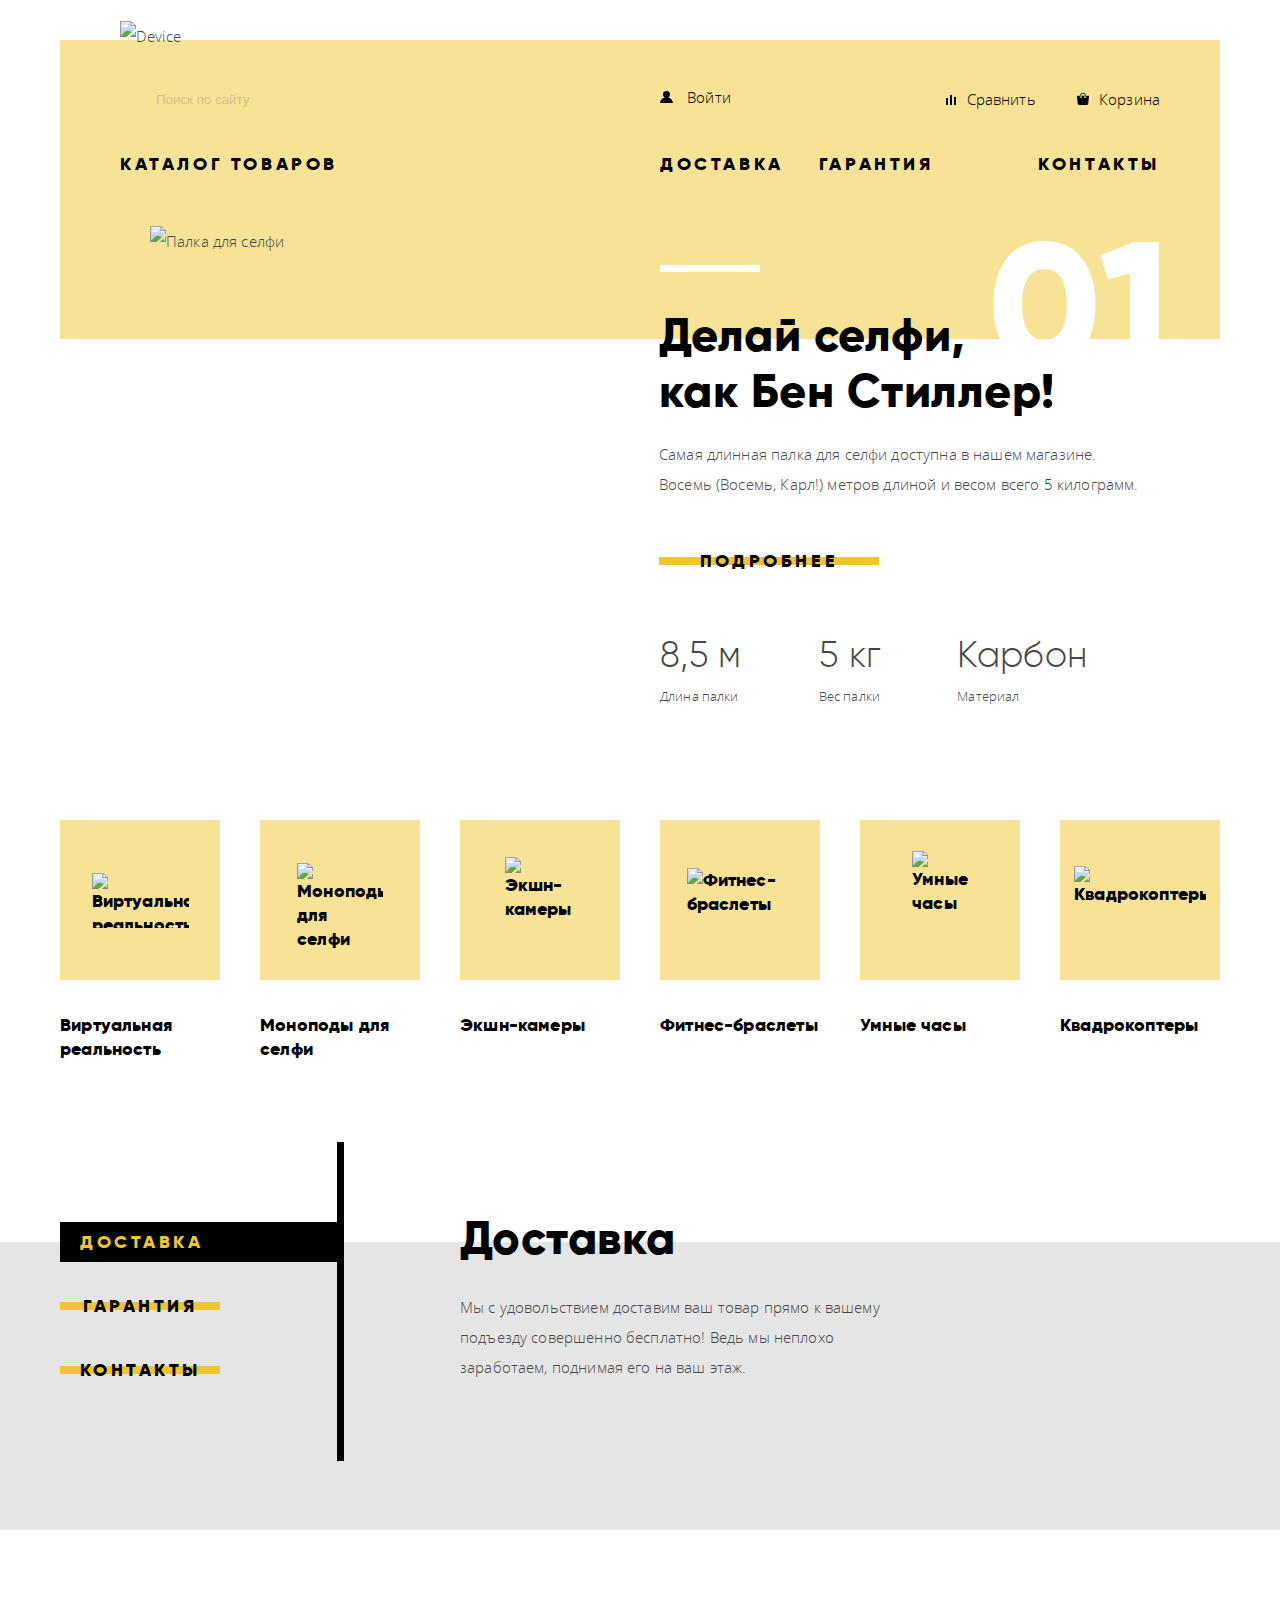
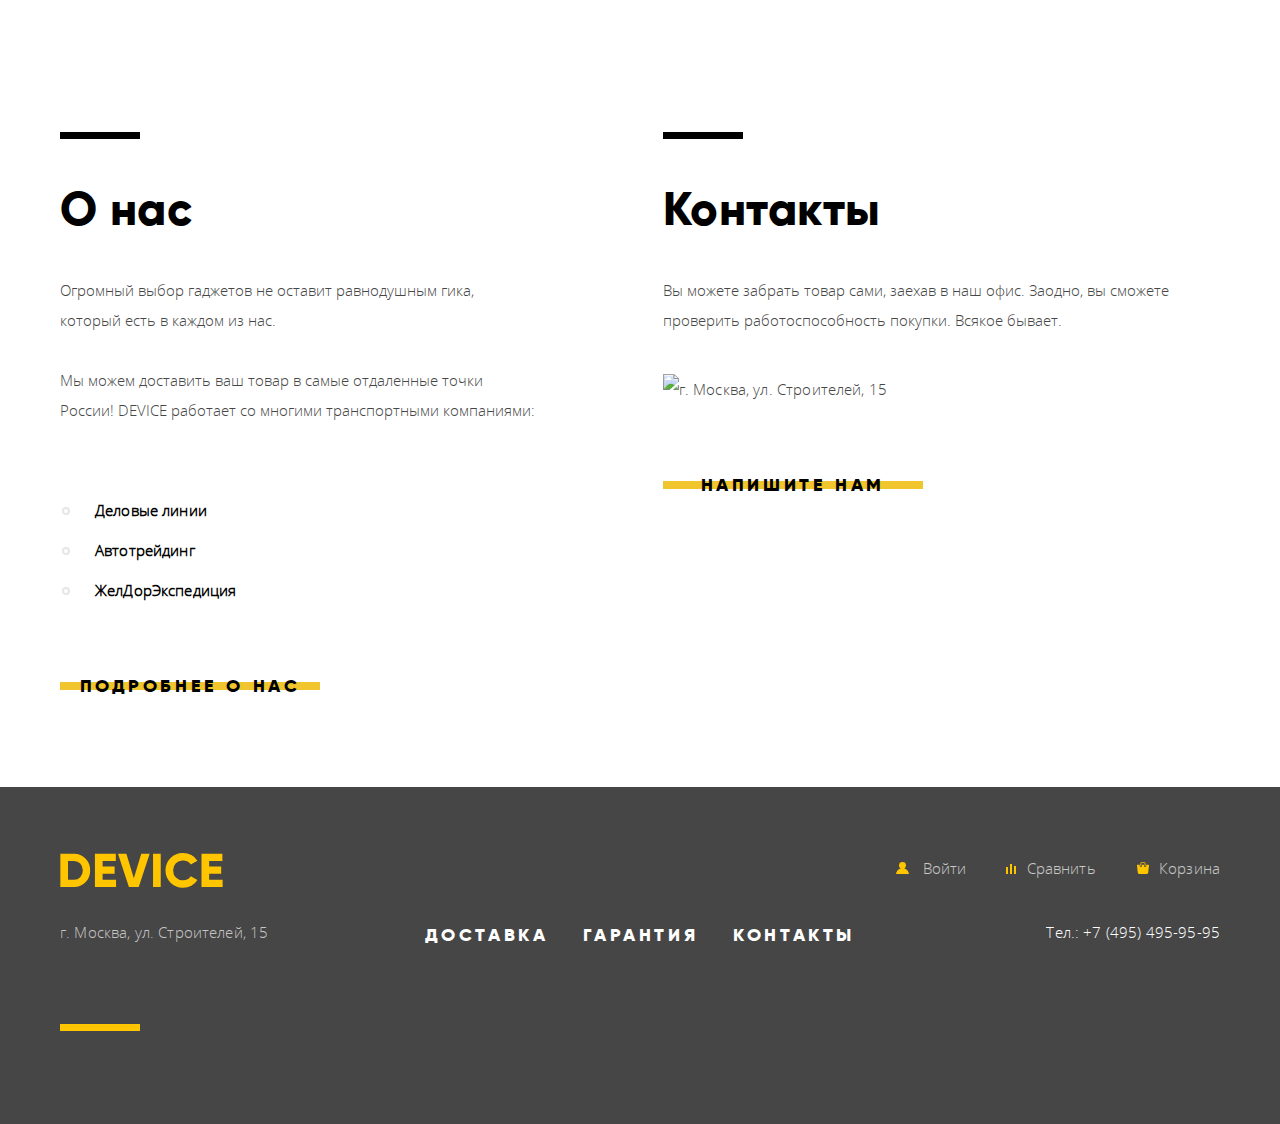
==== commit 1282a649: "Added min styles" ====
--- a/index.html
+++ b/index.html
@@ -5,7 +5,7 @@
   <meta charset="utf-8" />
   <title>HTML Academy: Девайс</title>
   <link rel="stylesheet" type="text/css" href="css/normalize.css" />
-  <link rel="stylesheet" type="text/css" href="css/style.css" />
+  <link rel="stylesheet" type="text/css" href="css/style.min.css" />
 </head>
 
 <body>
--- a/css/style.min.css
+++ b/css/style.min.css
@@ -0,0 +1 @@
+@font-face{font-family:Gilroy;src:url(../fonts/gilroyextrabold.woff);font-weight:800}@font-face{font-family:Gilroy-Light;src:url(../fonts/gilroylight.woff);font-weight:300}@font-face{font-family:OpenSans-Light;src:url(../fonts/opensanslight.woff);font-weight:300}@font-face{font-family:OpenSans;src:url(../fonts/opensans.woff);font-weight:400}body{margin:0;padding:0;font-family:OpenSans-Light,Arial,sans-serif;font-weight:300;font-size:15px;letter-spacing:.15px;line-height:30px;color:#464646}a{text-decoration:none}.container{width:1160px;margin:0 auto;padding:0}.visually-hidden{position:absolute;width:1px;height:1px;margin:-1px;border:0;padding:0;clip:rect(0 0 0 0);overflow:hidden}.button{position:relative;z-index:10;width:200px;height:40px;border:none;display:-webkit-box;display:-ms-flexbox;display:flex;align-items:center;justify-content:center;font-family:Gilroy,Geneva,sans-serif;font-weight:800;font-size:18px;letter-spacing:3.6px;line-height:24px;text-transform:uppercase;color:#000;background:linear-gradient(transparent,transparent 16px,#f0c52e 16px,#f0c52e 24px,transparent 24px,transparent 40px);-webkit-transition:all .2s;-o-transition:all .2s;transition:all .2s;cursor:pointer}.button:active,.button:focus,.button:hover{background-color:#f0c52e}.button:active{color:rgba(0,0,0,.3)}.main-header{position:relative;-webkit-box-sizing:border-box;box-sizing:border-box;width:1160px;min-height:226px;margin:0 auto;padding-top:21px;background:-webkit-linear-gradient(#fff,#fff 40px,#f7e296 40px,#f7e296);background:-o-linear-gradient(#fff,#fff 40px,#f7e296 40px,#f7e296);background:linear-gradient(#fff,#fff 40px,#f7e296 40px,#f7e296)}.main-header-logo{display:inline-block;width:164px;height:36px;vertical-align:middle}.main-header-logo[href]:focus,.main-header-logo[href]:hover{opacity:.6}.main-header-logo[href]:active{opacity:.3}.main-navigation{padding-left:60px;padding-right:60px}.header-row-bottom,.header-row-top{display:-webkit-box;display:-ms-flexbox;display:flex;align-items:flex-start}.header-row-top{margin-top:25px;margin-bottom:21px}.main-navigation-search::before{content:'';position:absolute;bottom:24px;left:3px;width:16px;height:16px;background-image:url(../img/icons/search.svg);background-repeat:no-repeat;opacity:1}.main-navigation-search{position:relative;width:540px;min-height:49px;display:-webkit-box;display:-ms-flexbox;display:flex;align-items:flex-end}.search-input{-webkit-box-sizing:border-box;box-sizing:border-box;height:49px;width:356px;padding-bottom:14px;padding-left:36px;border:none;border-bottom:2px solid transparent;background-color:#f7e296}.search-input::placeholder{opacity:.3}.search-input:hover::placeholder{opacity:.6}.search-input:focus{border-bottom:2px solid #000;outline:0}.search-button{display:none;-webkit-box-sizing:border-box;box-sizing:border-box;width:84px;height:49px;color:#000;background-color:#f7e296;border:2px solid #000;cursor:pointer}.search-input:focus+.search-button{display:block;margin:0;padding:0}.search-button:focus,.search-button:hover{width:84px;color:#fff;background-color:#000;border:none}.search-button:active{width:84px;border:none;color:rgba(256,256,256,.3);background-color:#000}.actions-navigation,.service-navigation,.user-navigation{margin:0;padding:0;list-style:none;display:-webkit-box;display:-ms-flexbox;display:flex}.logout-link{opacity:.3;margin-left:20px}.actions-navigation-link,.user-navigation-link{line-height:30px;color:#000}.user-navigation-icon{margin-right:10px}.actions-navigation-icon{margin-right:6px}.actions-navigation{margin-left:auto}.actions-navigation-item:nth-of-type(1){margin-right:41px}.actions-navigation-link{display:inline-block;vertical-align:middle}.actions-navigation-link:focus,.actions-navigation-link:hover,.user-navigation-link:focus,.user-navigation-link:hover{opacity:.6}.actions-navigation-link:active,.user-navigation-link:active{opacity:.3}.catalog-link-container{position:relative;width:260px;min-height:56px;margin-right:auto}.catalog-link span{position:relative}.catalog-link,.service-navigation-link{display:inline-block;vertical-align:top;font-family:Gilroy,Geneva,sans-serif;font-weight:800;font-size:18px;color:#000;letter-spacing:3.6px;line-height:24px;text-transform:uppercase}.catalog-link[href]:focus,.catalog-link[href]:hover,.service-navigation-link:focus,.service-navigation-link:hover{opacity:.6}.catalog-link[href]:active,.service-navigation-link:active{opacity:.3}.catalog-link-container::after{content:'';position:absolute;top:4px;right:15px;width:16px;height:16px;background-image:url(../img/icons/plus.svg);background-repeat:no-repeat;opacity:.3}.category-dropdown{opacity:0;z-index:15;position:absolute;left:-60px;top:35px;-webkit-box-sizing:border-box;box-sizing:border-box;width:1160px;min-height:153px;padding-left:60px;padding-bottom:35px;display:-webkit-box;display:-ms-flexbox;display:flex;background-color:#f7e296;-webkit-transition:all .2s;-o-transition:all .2s;transition:all .2s}.catalog-link-container:focus .category-dropdown,.catalog-link-container:hover .category-dropdown{opacity:1}.category-dropdown-column{width:220px;padding:0;margin:0;margin-right:58px;list-style:none}.category-dropdown a{font-size:15px;letter-spacing:.15px;line-height:36px;color:#000}.category-dropdown a:focus,.category-dropdown a:hover{opacity:.6}.category-dropdown a:active{opacity:.3}.service-navigation{display:-webkit-box;display:-ms-flexbox;display:flex}.main-header .service-navigation{width:500px}.main-header .service-navigation-item:nth-of-type(1){margin-right:35px}.main-header .service-navigation-item:nth-last-of-type(1){margin-left:auto}.promo{position:relative;margin-bottom:108px;background:-webkit-linear-gradient(#f7e296,#f7e296 113px,#fff 113px,#fff);background:-o-linear-gradient(#f7e296,#f7e296 113px,#fff 113px,#fff);background:linear-gradient(#f7e296,#f7e296 113px,#fff 113px,#fff)}.promo-slide{display:none;position:relative;min-height:486px}.promo-slide::before{content:'';position:absolute;top:39px;left:600px;width:100px;height:7px;background-color:#fff}.promo-slide::after{content:'01';z-index:1;position:absolute;top:-10px;left:928px;width:166px;height:113px;font-family:Gilroy,Geneva,sans-serif;font-weight:800;font-size:179px;line-height:179px;letter-spacing:1.79px;color:#fff}.promo-slide:nth-of-type(1)::after{content:'01'}.promo-slide:nth-of-type(2)::after{content:'02'}.promo-slide:nth-of-type(3)::after{content:'03'}.promo-slider-list{padding:0;margin:0;list-style:none}.slider-controls{z-index:20;position:absolute;top:330px;right:71px;font-size:0}.slider-controls label{display:inline-block;-webkit-box-sizing:border-box;box-sizing:border-box;width:23px;height:23px;margin-left:10px;vertical-align:top;background-image:url(../img/icons/slider-button-empty.svg);background-repeat:no-repeat;background-position:0 0;background-size:12px 12px;cursor:pointer}#promo-1:checked~.promo .promo-slide-selfie,#promo-2:checked~.promo .promo-slide-fitness,#promo-3:checked~.promo .promo-slide-quadrocopter{display:-webkit-box;display:-ms-flexbox;display:flex}#promo-1:checked~.promo label[for=promo-1],#promo-2:checked~.promo label[for=promo-2],#promo-3:checked~.promo label[for=promo-3]{background-image:url(../img/icons/slider-button.svg);background-repeat:no-repeat;background-position:0 0;background-size:12px 12px}.promo-slide-selfie img{margin-left:90px;margin-right:125px}.promo-slide-selfie .promo-description{width:483px}.promo-slide-fitness img{margin-left:103px;margin-right:138px}.promo-slide-fitness .promo-description{width:443px}.promo-slide-quadrocopter img{margin-left:60px;margin-right:42px}.promo-slide-quadrocopter .promo-description{width:453px}.promo-details{width:502px;padding-top:34px}.promo-header{z-index:10;position:relative;margin-bottom:20px;font-family:Gilroy,Geneva,sans-serif;font-weight:800;font-size:47px;letter-spacing:.47px;line-height:56px;color:#000}.promo-description{margin-bottom:42px;font-size:15px}.promo-slide-button{width:220px}.promo-features{margin-top:47px;margin-left:-2px}.promo-features td{padding-right:74px}.promo-features td:last-child{padding-right:0}.promo-feature-value{font-family:Gilroy-Light,Geneva,sans-serif;font-weight:300;font-size:36px;line-height:48px;letter-spacing:.36px;padding-bottom:4px}.promo-feature-name{font-family:OpenSans-Light,Arial,sans-serif;font-weight:300;font-size:13px;line-height:20px;letter-spacing:.13px}.categories{margin-bottom:115px}.categories-list{padding:0;display:-webkit-box;display:-ms-flexbox;display:flex;-webkit-box-pack:justify;-ms-flex-pack:justify;justify-content:space-between;list-style:none}.category-item-link{display:block;width:160px;font-family:Gilroy,Geneva,sans-serif;font-weight:800;color:#000;font-size:18px;line-height:24px;letter-spacing:.18px;text-align:left}.category-icon-container{width:160px;height:160px;display:-webkit-box;display:-ms-flexbox;display:flex;-webkit-box-align:center;-ms-flex-align:center;align-items:center;-webkit-box-pack:center;-ms-flex-pack:center;justify-content:center;background-color:rgba(240,197,46,.5)}.category-item:nth-of-type(2) .category-icon-container{-webkit-box-align:end;-ms-flex-align:end;align-items:flex-end}.category-item-link:focus .category-icon-container,.category-item-link:hover .category-icon-container{background-color:#f0c52e}.category-item-link:active .category-icon-container{background-color:#f0c52e}.category-item-link:active .category-item-name{color:rgba(0,0,0,.3)}.category-item-link:active .category-icon{opacity:.5}.category-item-name{display:inline-block;max-width:160px;vertical-align:middle;margin-top:33px}.info{z-index:0;position:relative;min-height:354px;margin-bottom:94px;background:-webkit-linear-gradient(#fff,#fff 66px,#e5e5e5 66px,#e5e5e5 100%);background:-o-linear-gradient(#fff,#fff 66px,#e5e5e5 66px,#e5e5e5 100%);background:linear-gradient(#fff,#fff 66px,#e5e5e5 66px,#e5e5e5 100%)}.info-slide{display:none;width:750px;margin-left:120px}.info-details{width:430px}.info-inner{display:-webkit-box;display:-ms-flexbox;display:flex}.info-slide-delivery{background-image:url(../img/icons/delivery.svg);background-repeat:no-repeat;background-position:559px 49px}.info-slide-credit{background-image:url(../img/icons/credit.svg);background-repeat:no-repeat;background-position:535px 25px}.info-slide-warranty{background-image:url(../img/icons/warranty.svg);background-repeat:no-repeat;background-position:544px 25px}.info-navigation{position:relative;width:280px;padding:0;padding-top:46px;display:-webkit-box;display:-ms-flexbox;display:flex;-webkit-box-orient:vertical;-webkit-box-direction:normal;-ms-flex-direction:column;flex-direction:column}.info-navigation-item{vertical-align:bottom;margin-bottom:24px}.info-navigation::before{content:'';position:absolute;top:-34px;left:277px;width:7px;height:319px;background-color:#000}.info-navigation-item{z-index:2;position:relative;-webkit-box-sizing:border-box;box-sizing:border-box;width:160px;font-family:Gilroy,Geneva,sans-serif;font-weight:800;font-size:18px;letter-spacing:3.5px;line-height:24px;color:#000;text-transform:uppercase}#info-1:checked~.info .info-slide-delivery,#info-2:checked~.info .info-slide-warranty,#info-3:checked~.info .info-slide-credit{display:-webkit-box;display:-ms-flexbox;display:flex;-webkit-box-orient:vertical;-webkit-box-direction:normal;-ms-flex-direction:column;flex-direction:column}#info-1:checked~.info label[for=info-1],#info-2:checked~.info label[for=info-2],#info-3:checked~.info label[for=info-3]{width:278px;min-height:40px;padding-left:20px;display:-webkit-box;display:-ms-flexbox;display:flex;-webkit-box-pack:start;-ms-flex-pack:start;justify-content:flex-start;background:0 0;background-color:#000;color:#f0c52e}.info-section-name{max-width:500px;display:inline-block;vertical-align:middle;margin-bottom:24px;font-family:Gilroy,Geneva,sans-serif;font-weight:800;font-size:47px;letter-spacing:.47px;color:#000}.info-details{max-width:440px}.brands{margin-bottom:88px}.brands-list{margin:0;padding:0;display:-webkit-box;display:-ms-flexbox;display:flex;-webkit-box-pack:justify;-ms-flex-pack:justify;justify-content:space-between;list-style:none}.brand-link{display:block;font-size:0;background-repeat:no-repeat;-webkit-transition:all .2s;-o-transition:all .2s;transition:all .2s}.brand-link-dji{background-image:url(../img/index/brand-1.png)}.brand-link-spgadgets{background-image:url(../img/index/brand-2.png)}.brand-link-gopro{background-image:url(../img/index/brand-3.png)}.brand-link-vive{background-image:url(../img/index/brand-4.png)}.brand-icon{opacity:0}.brand-link:active .brand-icon,.brand-link:focus .brand-icon,.brand-link:hover .brand-icon{opacity:1}.about-us,.contacts{position:relative}.about-us::before,.contacts::before{content:'';position:absolute;left:0;top:-10px;width:80px;height:7px;background-color:#000}.about-us h2,.contacts h2{margin-bottom:23px;font-family:Gilroy,Geneva,sans-serif;font-weight:800;font-size:47px;letter-spacing:.47px;line-height:56px;color:#000}.about-us p,.contacts p{letter-spacing:0}.about-us{width:480px;padding-right:125px;display:-webkit-box;display:-ms-flexbox;display:flex;-webkit-box-orient:vertical;-webkit-box-direction:normal;-ms-flex-direction:column;flex-direction:column}.contacts{width:560px;display:-webkit-box;display:-ms-flexbox;display:flex;-webkit-box-orient:vertical;-webkit-box-direction:normal;-ms-flex-direction:column;flex-direction:column}.delivery-services{padding:0;margin:0;margin-bottom:51px;margin-top:55px;font-weight:700;color:#000;list-style:none}.delivery-services-item{position:relative;display:block;padding-left:35px;margin-bottom:10px}.delivery-services-item::before{content:'';position:absolute;top:12px;left:2px;-webkit-box-sizing:border-box;box-sizing:border-box;width:8px;height:8px;border:2px solid #e6e6e6;border-radius:50%}.about-us-contacts-container{margin-bottom:81px;display:-webkit-box;display:-ms-flexbox;display:flex;-webkit-box-pack:justify;-ms-flex-pack:justify;justify-content:space-between}.contacts-map-container{margin-top:24px;margin-bottom:61px}.contacts-map{cursor:pointer}.about-us-button,.contact-us-button{width:260px}.catalog-header-container{-webkit-box-sizing:border-box;box-sizing:border-box;width:1160px;margin:0 auto;padding:0;padding-left:60px;padding-top:36px;margin-bottom:46px}.page-header{display:block;padding:0;margin:0;margin-bottom:24px}.breadcrumbs{padding:0;display:-webkit-box;display:-ms-flexbox;display:flex;color:#000;font-size:14px;letter-spacing:.14px;line-height:24px;list-style:none}.breadcrumbs-link{position:relative;margin-right:38px;display:inline-block;vertical-align:middle;color:#000;opacity:.3}.breadcrumbs-link:not(.breadcrumbs-current)::after{content:'';position:absolute;bottom:8px;right:-18px;width:4px;height:7px;background-image:url(../img/icons/nav-arrow.svg);background-position:50% 50%;background-repeat:no-repeat}.breadcrumbs-link:focus,.breadcrumbs-link:hover{opacity:.6}.breadcrumbs-link:active{opacity:.1}.page-header{font-size:47px;font-family:Gilroy,Geneva,sans-serif;font-weight:800;color:#000;line-height:48px;letter-spacing:.47px}.catalog-container{display:-webkit-box;display:-ms-flexbox;display:flex;-webkit-box-pack:justify;-ms-flex-pack:justify;justify-content:space-between}.filters h2,.sorting h2{font-family:Gilroy,Geneva,sans-serif;font-weight:800;font-size:16px;color:#000;letter-spacing:3.5px;line-height:24px;text-transform:uppercase}.filters{padding:0;flex-grow:1;background-color:#ebebeb}.filter-form{-webkit-box-sizing:border-box;box-sizing:border-box;width:330px;margin:0;margin-left:auto;padding-left:58px;padding-right:71px;padding-top:81px}.filters-header-container{margin-left:auto;width:100%;height:70px;display:-webkit-box;display:-ms-flexbox;display:flex;-webkit-box-align:center;-ms-flex-align:center;align-items:center;background-color:#d9d9d9}.filter-item{position:relative;margin:0;padding:0;margin-bottom:42px;border:none}.filter-item:last-of-type{margin-bottom:32px}.filter-item::before{content:'';position:absolute;top:-12px;left:1px;width:202px;height:2px;background-color:#000}.filters-header{width:270px;padding:0;padding-left:60px;margin:0;margin-left:auto}.filter-name{margin-bottom:18px;font-family:Gilroy,Geneva,sans-serif;font-weight:800;font-size:18px;color:#000;letter-spacing:.18px;line-height:24px}.range-controls{position:relative;padding-top:18px;padding-bottom:6px}.range-controls .scale{height:2px;background:#dbdbdb}.range-controls .bar{width:60%;height:2px;background:#91c92f}.range-controls .toggle{position:absolute;top:8px;left:0;display:block;width:4px;height:4px;padding:0;border:8px solid #fff;border-radius:50%;-webkit-box-shadow:0 2px 1px 0 #cfcfcf;box-shadow:0 2px 1px 0 #cfcfcf;background-color:#acacad;cursor:pointer}.range-controls .toggle-min{left:-4px}.range-controls .toggle-max{left:110px}.price-label{font-family:Gilroy-Light,Geneva,sans-serif;font-weight:300;font-size:14px;color:#464646;line-height:24px;opacity:.2}.price-label-input{display:inline-block;vertical-align:middle;width:60px;background:0 0;border:none;outline:0}.checkbox-label,.radio-label{position:relative;display:inline-block;vertical-align:middle;width:100%;margin-left:39px;font-family:OpenSans-Light,Arial,sans-serif;font-size:14px;color:#000;letter-spacing:.1px;line-height:40px;cursor:pointer}.checkbox-label::before{content:'';position:absolute;left:-38px;top:8px;-webkit-box-sizing:border-box;box-sizing:border-box;width:27px;height:23px;background-image:url(../img/icons/checkbox-off.svg);background-repeat:no-repeat}.checkbox-label:focus,.checkbox-label:hover{opacity:.6}.checkbox-label:focus::before,.checkbox-label:hover::before{opacity:.6}input[type=checkbox]:checked+.checkbox-label::before{background-image:url(../img/icons/checkbox-on.svg)}.radio-label::before{content:'';position:absolute;left:-38px;top:7px;-webkit-box-sizing:border-box;box-sizing:border-box;width:25px;height:25px;background-image:url(../img/icons/radio-off.svg);background-repeat:no-repeat}.radio-label:focus,.radio-label:hover{opacity:.6}.radio-label:focus::before,.radio-label:hover::before{opacity:.6}input[type=radio]:checked+.radio-label::before{background-image:url(../img/icons/radio-on.svg)}input[disabled]+.checkbox-label,input[disabled]+.radio-label{opacity:.25}input[disabled]+.checkbox-label::before,input[disabled]+.radio-label::before{opacity:.25}.filter-color{display:-webkit-box;display:-ms-flexbox;display:flex;-webkit-box-orient:vertical;-webkit-box-direction:normal;-ms-flex-direction:column;flex-direction:column}.filter-bluetooth{display:-webkit-box;display:-ms-flexbox;display:flex;-webkit-box-orient:vertical;-webkit-box-direction:normal;-ms-flex-direction:column;flex-direction:column}.catalog-wrapper{padding-bottom:60px;margin-right:auto;display:-webkit-box;display:-ms-flexbox;display:flex;-webkit-box-orient:vertical;-webkit-box-direction:normal;-ms-flex-direction:column;flex-direction:column;-webkit-box-flex:1;-ms-flex-positive:1;flex-grow:1}.sorting{background-color:#ebebeb;min-height:70px}.sorting-inner{width:756px;min-height:70px;margin-left:71px;display:-webkit-box;display:-ms-flexbox;display:flex;-webkit-box-align:center;-ms-flex-align:center;align-items:center}.sorting-order-list,.sorting-param-list{display:-webkit-box;display:-ms-flexbox;display:flex;-webkit-box-align:center;-ms-flex-align:center;align-items:center;height:70px;padding:0;margin:0;list-style:none}.sorting-param-list{margin-left:52px}.sorting-param{margin-right:25px;letter-spacing:normal;color:inherit;opacity:.3}.sorting-param:focus,.sorting-param:hover{opacity:.6}.sorting-param-selected,.sorting-param:active{opacity:1}.sorting-order-list{width:38px;margin-left:auto;-webkit-box-pack:justify;-ms-flex-pack:justify;justify-content:space-between}.sorting-order-item{opacity:.3}.sorting-order-item:focus,.sorting-order-item:hover{opacity:.6}.sorting-order-item-current,.sorting-order-item:active{opacity:1}.catalog{margin-left:70px;display:-webkit-box;display:-ms-flexbox;display:flex;-webkit-box-orient:vertical;-webkit-box-direction:normal;-ms-flex-direction:column;flex-direction:column}.catalog-list{width:760px;margin-top:69px;display:-webkit-box;display:-ms-flexbox;display:flex;-ms-flex-wrap:wrap;flex-wrap:wrap;-webkit-box-pack:justify;-ms-flex-pack:justify;justify-content:space-between}.catalog-item{position:relative;width:360px;margin-bottom:47px}.catalog-item-new::before{content:'';position:absolute;top:27px;right:27px;z-index:100;width:61px;height:61px;-webkit-box-sizing:border-box;box-sizing:border-box;opacity:.1;border:solid 2px #000;border-radius:50%}.catalog-item-new::after{content:'new';position:absolute;top:47px;right:38px;z-index:100;-webkit-box-sizing:border-box;box-sizing:border-box;font-family:Gilroy,Geneva,sans-serif;font-weight:800;font-style:normal;font-stretch:normal;line-height:1.71;letter-spacing:.7px;text-align:center;text-transform:uppercase;color:#000;opacity:.2}.catalog-item-actions{z-index:-10;position:absolute;width:360px;height:380px;display:-webkit-box;display:-ms-flexbox;display:flex;-webkit-box-orient:vertical;-webkit-box-direction:normal;-ms-flex-direction:column;flex-direction:column;-webkit-box-pack:center;-ms-flex-pack:center;justify-content:center;-webkit-box-align:center;-ms-flex-align:center;align-items:center}.catalog-item:focus .catalog-item-actions,.catalog-item:hover .catalog-item-actions{z-index:10}.catalog-item:focus .catalog-image,.catalog-item:hover .catalog-image{opacity:.7}.catalog-image-container{background-color:#d8d8d8}.catalog-description{padding-top:23px;display:-webkit-box;display:-ms-flexbox;display:flex;-webkit-box-pack:justify;-ms-flex-pack:justify;justify-content:space-between}.catalog-item-link{width:270px;padding:0;margin:0;font-family:Gilroy,Geneva,sans-serif;font-weight:800;font-size:18px;color:#000;letter-spacing:.18px;line-height:24px}.catalog-item-name{padding:0;margin:0;font-family:Gilroy,Geneva,sans-serif;font-weight:800;font-size:18px;letter-spacing:.18px;line-height:24px}.button-cart{width:200px}.button-compare{font-family:OpenSans-Light,Arial,sans-serif;font-weight:300;font-size:13px;color:#000;letter-spacing:.13px;text-align:center;line-height:36px;opacity:.5}.button-compare:focus,.button-compare:hover{opacity:1}.button-compare:active{opacity:.3}.catalog-price{font-family:Gilroy-Light,Geneva,sans-serif;font-weight:300;font-size:16px;color:#464646;line-height:24px;letter-spacing:.16px}.pagination{width:760px;min-height:70px;margin-top:-13px;margin-bottom:17px;display:-webkit-box;display:-ms-flexbox;display:flex;-webkit-box-pack:justify;-ms-flex-pack:justify;justify-content:space-between;-webkit-box-align:center;-ms-flex-align:center;align-items:center;background-color:rgba(0,0,0,.08)}.pagination-list{padding:0;margin:0;list-style:none}.pagination-item{display:inline-block;vertical-align:middle;margin-right:30px}.pagination-item:nth-last-of-type(1){margin-right:0}.pagination-item-link{font-family:Gilroy,Geneva,sans-serif;font-weight:800;font-size:16px;color:#000;opacity:.3}.pagination-item-link:focus,.pagination-item-link:hover{opacity:.6}.pagination-item-link-current,.pagination-item-link:active{opacity:1}.pagination-direction{-webkit-box-sizing:border-box;box-sizing:border-box;width:136px;min-height:70px;padding:0;font-family:Gilroy,Geneva,sans-serif;font-weight:800;font-size:16px;color:#000;letter-spacing:3.5px;line-height:24px;text-transform:uppercase;border:none;background:0 0;cursor:pointer}.pagination-direction:focus,.pagination-direction:hover{background-color:rgba(0,0,0,.08)}.pagination-direction:active{background-color:rgba(0,0,0,.08);color:rgba(0,0,0,.3)}.footer{padding-top:66px;padding-bottom:65px;font-size:15px;letter-spacing:.15px;line-height:30px;background-color:#464646;color:rgba(256,256,256,.7)}.footer-inner{position:relative;width:1160px;margin:0 auto}.footer-logo{width:163px;height:35px;margin-right:auto}.footer-logo[href]:focus,.footer-logo[href]:hover{opacity:.6}.footer-logo[href]:active{opacity:.3}.footer-logo-image{fill:#ffc600}.footer-row-bottom,.footer-row-middle,.footer-row-top{display:-webkit-box;display:-ms-flexbox;display:flex;-webkit-box-pack:justify;-ms-flex-pack:justify;justify-content:space-between}.footer-row-top{margin-bottom:29px}.footer .actions-navigation{margin-left:40px}.footer .actions-navigation-link,.footer .user-navigation-link{vertical-align:top}.footer-address,.footer-phone{padding:0;margin:0}.footer .logout-link,.footer-phone a{color:#fff}.footer-navigation-link-text{color:#fff;opacity:.7}.footer .actions-navigation-link:focus,.footer .actions-navigation-link:hover,.footer .user-navigation-link:focus,.footer .user-navigation-link:hover{opacity:1}.footer-navigation-link:focus .footer-navigation-link-text,.footer-navigation-link:hover .footer-navigation-link-text{opacity:1}.footer-navigation-link:focus .actions-navigation-icon,.footer-navigation-link:focus .user-navigation-icon,.footer-navigation-link:hover .actions-navigation-icon,.footer-navigation-link:hover .user-navigation-icon{opacity:.6}.footer .actions-navigation-icon,.footer .user-navigation-icon{fill:#ffc600;opacity:1}.footer .service-navigation-link{color:#fff;vertical-align:bottom}.footer .service-navigation-item{margin-right:35px}.footer-row-middle{margin-bottom:50px}.footer-social-links{padding:0;margin-left:509px;margin-right:auto;display:-webkit-box;display:-ms-flexbox;display:flex;-webkit-box-pack:justify;-ms-flex-pack:justify;justify-content:space-between;list-style:none}.social{display:inline-block;width:32px;height:32px;margin-right:23px;vertical-align:top;font-size:0;opacity:.3}.social-fb{background-image:url(../img/icons/fb.svg);background-repeat:no-repeat}.social-in{background-image:url(../img/icons/instagram.svg);background-repeat:no-repeat}.social-tw{background-image:url(../img/icons/twitter.svg);background-repeat:no-repeat}.social:focus,.social:hover{opacity:.6}.social:active{opacity:.1}.footer-developer{padding-top:12px}.developer-link{display:inline-block;vertical-align:bottom;width:27px;height:35px;font-size:0;background-image:url(../img/icons/logo-html.svg);background-repeat:no-repeat}.developer-link:focus,.developer-link:hover{opacity:.6}.developer-link:active{opacity:.3}.footer-inner::after{content:'';position:absolute;bottom:28px;left:0;width:80px;height:7px;background-color:#ffc600}@-webkit-keyframes bounce{0%{-webkit-transform:translateY(-2000px);transform:translateY(-2000px)}70%{-webkit-transform:translateY(30px);transform:translateY(30px)}90%{-webkit-transform:translateY(-10px);transform:translateY(-10px)}100%{-webkit-transform:translateY(0);transform:translateY(0)}}@keyframes bounce{0%{-webkit-transform:translateY(-2000px);transform:translateY(-2000px)}70%{-webkit-transform:translateY(30px);transform:translateY(30px)}90%{-webkit-transform:translateY(-10px);transform:translateY(-10px)}100%{-webkit-transform:translateY(0);transform:translateY(0)}}.contact-us-popup{display:none;z-index:100;position:fixed;top:100px;left:50%;-webkit-box-sizing:border-box;box-sizing:border-box;width:960px;height:553px;margin-left:-480px;padding:90px 100px;border:none;background-color:#fff;box-shadow:0 10px 20px 0 rgba(0,0,0,.2)}.contact-us-form{display:-webkit-box;display:-ms-flexbox;display:flex;-ms-flex-wrap:wrap;flex-wrap:wrap;-webkit-box-pack:justify;-ms-flex-pack:justify;justify-content:space-between}.contact-us-form label{font-family:Gilroy,Geneva,sans-serif;font-weight:800;font-size:18px;line-height:24px;letter-spacing:normal;color:#000}.contact-us-form-field{-webkit-box-sizing:border-box;box-sizing:border-box;margin-top:10px;padding-left:20px;font-family:OpenSans,Arial,sans-serif;font-weight:400;font-size:14px;line-height:18px;color:rgba(70,70,70,.4);background-color:#f2f2f2;border:none}.contact-us-form-field:hover{background-color:#eaeaea}.contact-us-form-field:focus{color:#464646;background-color:#fff;border:2px solid #f0c52e;outline:0}.form-field-invalid{background-color:#f6dada}.contact-us-form-email,.contact-us-form-name{display:block;width:360px;height:50px;margin-bottom:30px}.contact-us-form-text{-webkit-box-sizing:border-box;box-sizing:border-box;width:760px;min-height:156px;margin-bottom:50px;padding-top:10px}.map-popup{display:none;z-index:100;position:fixed;top:100px;left:50%;width:960px;height:550px;margin-left:-480px}.map-popup iframe{position:relative;z-index:2;border:none}.map-popup img{position:absolute;top:0;left:0;z-index:1}.popup-show{display:block;-webkit-animation:bounce .6s;animation:bounce .6s}.popup-close{position:absolute;right:22px;top:22px;width:55px;height:55px;font-size:0;background-image:url(../img/icons/modal-close.svg);background-repeat:no-repeat;background-position:0 0;background-color:transparent;border:none;opacity:.5;cursor:pointer}.map-popup .popup-close{z-index:3;top:30px;right:37px}.popup-close:focus,.popup-close:hover{opacity:1}.popup-close:active{opacity:.3}